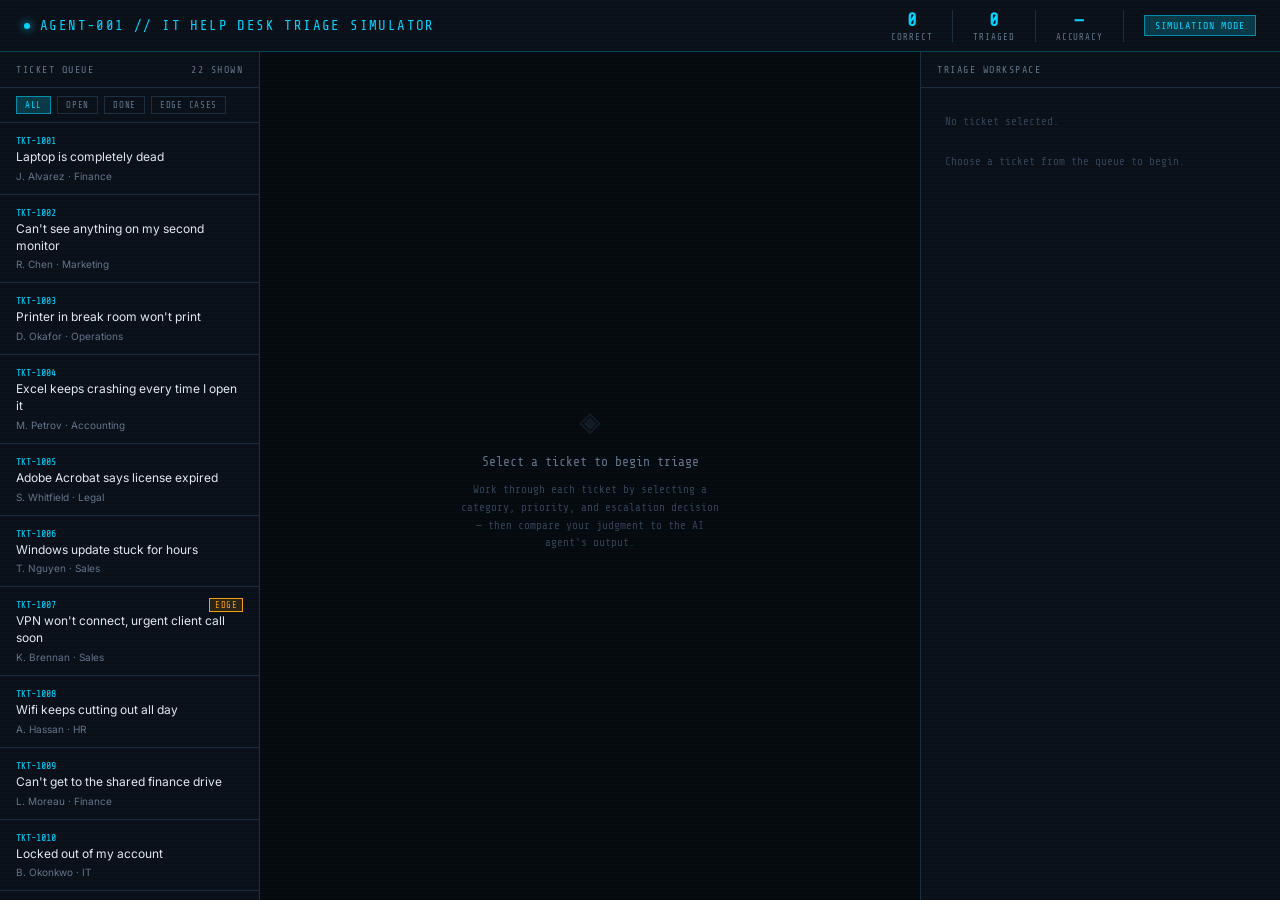
==== agent-001.html @ 23f4e46d "Add files via upload" ====
<!DOCTYPE html>
<html lang="en">
<head>
<meta charset="UTF-8">
<meta name="viewport" content="width=device-width, initial-scale=1.0">
<title>AGENT-001 // IT Help Desk Triage Simulator</title>
<style>
  @import url('https://fonts.googleapis.com/css2?family=Share+Tech+Mono&family=Inter:wght@300;400;500;600&display=swap');

  :root {
    --bg: #060a0f;
    --bg2: #0b1018;
    --bg3: #111824;
    --bg4: #1a2333;
    --cyan: #00d4ff;
    --cyan-dim: #00d4ff33;
    --cyan-mid: #00d4ff88;
    --purple: #7c3aed;
    --purple-dim: #7c3aed22;
    --green: #10b981;
    --green-dim: #10b98122;
    --amber: #f59e0b;
    --amber-dim: #f59e0b22;
    --red: #ef4444;
    --red-dim: #ef444422;
    --text: #e2e8f0;
    --text-muted: #64748b;
    --text-dim: #334155;
    --border: #1e2d3d;
    --border-bright: #00d4ff44;
    --mono: 'Share Tech Mono', monospace;
    --sans: 'Inter', sans-serif;
  }

  * { box-sizing: border-box; margin: 0; padding: 0; }

  body {
    background: var(--bg);
    color: var(--text);
    font-family: var(--sans);
    font-size: 13px;
    min-height: 100vh;
    overflow-x: hidden;
  }

  /* scanline overlay */
  body::before {
    content: '';
    position: fixed;
    inset: 0;
    background: repeating-linear-gradient(0deg, transparent, transparent 2px, rgba(0,212,255,0.015) 2px, rgba(0,212,255,0.015) 4px);
    pointer-events: none;
    z-index: 9999;
  }

  /* HEADER */
  header {
    border-bottom: 1px solid var(--border-bright);
    padding: 0 24px;
    height: 52px;
    display: flex;
    align-items: center;
    justify-content: space-between;
    background: var(--bg2);
    position: sticky;
    top: 0;
    z-index: 100;
  }

  .logo {
    font-family: var(--mono);
    font-size: 14px;
    color: var(--cyan);
    letter-spacing: 0.1em;
    display: flex;
    align-items: center;
    gap: 10px;
  }

  .logo-dot {
    width: 6px; height: 6px;
    border-radius: 50%;
    background: var(--cyan);
    box-shadow: 0 0 8px var(--cyan);
    animation: pulse 2s ease-in-out infinite;
  }

  @keyframes pulse {
    0%, 100% { opacity: 1; }
    50% { opacity: 0.4; }
  }

  .score-display {
    display: flex;
    align-items: center;
    gap: 20px;
    font-family: var(--mono);
    font-size: 12px;
  }

  .score-item {
    display: flex;
    flex-direction: column;
    align-items: center;
    gap: 2px;
  }

  .score-num {
    font-size: 18px;
    font-weight: 600;
    color: var(--cyan);
  }

  .score-label {
    color: var(--text-muted);
    font-size: 9px;
    letter-spacing: 0.1em;
    text-transform: uppercase;
  }

  .score-divider { width: 1px; height: 32px; background: var(--border); }

  .mode-badge {
    font-family: var(--mono);
    font-size: 10px;
    padding: 4px 10px;
    border: 1px solid var(--cyan-mid);
    color: var(--cyan);
    letter-spacing: 0.1em;
    background: var(--cyan-dim);
  }

  /* LAYOUT */
  .app {
    display: grid;
    grid-template-columns: 260px 1fr 360px;
    height: calc(100vh - 52px);
    overflow: hidden;
  }

  /* TICKET QUEUE */
  .queue {
    border-right: 1px solid var(--border);
    overflow-y: auto;
    background: var(--bg2);
  }

  .panel-header {
    padding: 12px 16px;
    border-bottom: 1px solid var(--border);
    font-family: var(--mono);
    font-size: 10px;
    color: var(--text-muted);
    letter-spacing: 0.15em;
    text-transform: uppercase;
    display: flex;
    align-items: center;
    justify-content: space-between;
    position: sticky;
    top: 0;
    background: var(--bg2);
    z-index: 10;
  }

  .ticket-item {
    padding: 12px 16px;
    border-bottom: 1px solid var(--border);
    cursor: pointer;
    transition: background 0.15s;
    position: relative;
  }

  .ticket-item:hover { background: var(--bg3); }

  .ticket-item.active {
    background: var(--bg3);
    border-left: 2px solid var(--cyan);
  }

  .ticket-item.active::before {
    content: '';
    position: absolute;
    left: 0; top: 0; bottom: 0;
    width: 2px;
    background: var(--cyan);
    box-shadow: 0 0 8px var(--cyan);
  }

  .ticket-item.done { opacity: 0.5; }
  .ticket-item.done .ticket-id { color: var(--green); }

  .ticket-id {
    font-family: var(--mono);
    font-size: 10px;
    color: var(--cyan);
    margin-bottom: 3px;
    display: flex;
    justify-content: space-between;
    align-items: center;
  }

  .ticket-subject {
    font-size: 12px;
    color: var(--text);
    line-height: 1.4;
    margin-bottom: 4px;
  }

  .ticket-dept {
    font-size: 10px;
    color: var(--text-muted);
  }

  .check-icon { color: var(--green); font-size: 11px; }
  .edge-tag {
    font-size: 9px;
    padding: 1px 5px;
    background: var(--amber-dim);
    color: var(--amber);
    border: 1px solid var(--amber);
    font-family: var(--mono);
    letter-spacing: 0.05em;
  }

  /* MAIN PANEL */
  .main {
    overflow-y: auto;
    background: var(--bg);
    padding: 24px;
    display: flex;
    flex-direction: column;
    gap: 20px;
  }

  .empty-state {
    flex: 1;
    display: flex;
    flex-direction: column;
    align-items: center;
    justify-content: center;
    gap: 12px;
    color: var(--text-dim);
    font-family: var(--mono);
    text-align: center;
  }

  .empty-icon { font-size: 36px; opacity: 0.3; }

  .ticket-card {
    background: var(--bg2);
    border: 1px solid var(--border);
    padding: 20px;
  }

  .ticket-card-header {
    display: flex;
    align-items: flex-start;
    justify-content: space-between;
    margin-bottom: 16px;
    gap: 16px;
  }

  .ticket-card-id {
    font-family: var(--mono);
    font-size: 11px;
    color: var(--cyan);
    margin-bottom: 6px;
    letter-spacing: 0.1em;
  }

  .ticket-card-subject {
    font-size: 16px;
    font-weight: 500;
    color: var(--text);
    line-height: 1.3;
  }

  .meta-row {
    display: flex;
    gap: 20px;
    flex-wrap: wrap;
  }

  .meta-item {
    display: flex;
    flex-direction: column;
    gap: 2px;
  }

  .meta-label {
    font-size: 9px;
    text-transform: uppercase;
    letter-spacing: 0.1em;
    color: var(--text-muted);
    font-family: var(--mono);
  }

  .meta-value {
    font-size: 12px;
    color: var(--text);
  }

  .section-label {
    font-family: var(--mono);
    font-size: 9px;
    text-transform: uppercase;
    letter-spacing: 0.15em;
    color: var(--text-muted);
    margin-bottom: 8px;
    border-bottom: 1px solid var(--border);
    padding-bottom: 6px;
  }

  .description-box {
    background: var(--bg3);
    border: 1px solid var(--border);
    padding: 16px;
    font-size: 14px;
    line-height: 1.7;
    color: var(--text);
    border-left: 3px solid var(--cyan-mid);
  }

  .edge-case-warning {
    background: var(--amber-dim);
    border: 1px solid var(--amber);
    border-left: 3px solid var(--amber);
    padding: 10px 14px;
    font-size: 12px;
    color: var(--amber);
    display: flex;
    gap: 8px;
    align-items: flex-start;
  }

  /* TRIAGE PANEL */
  .triage {
    border-left: 1px solid var(--border);
    overflow-y: auto;
    background: var(--bg2);
    display: flex;
    flex-direction: column;
  }

  .triage-form {
    padding: 16px;
    display: flex;
    flex-direction: column;
    gap: 14px;
    flex: 1;
  }

  .field-group { display: flex; flex-direction: column; gap: 6px; }

  .field-label {
    font-family: var(--mono);
    font-size: 10px;
    text-transform: uppercase;
    letter-spacing: 0.12em;
    color: var(--text-muted);
  }

  select, textarea {
    background: var(--bg3);
    border: 1px solid var(--border);
    color: var(--text);
    font-family: var(--sans);
    font-size: 13px;
    padding: 8px 10px;
    outline: none;
    width: 100%;
    transition: border-color 0.15s;
    appearance: none;
  }

  select:focus, textarea:focus {
    border-color: var(--cyan-mid);
    box-shadow: 0 0 0 1px var(--cyan-dim);
  }

  textarea {
    resize: vertical;
    min-height: 90px;
    line-height: 1.6;
    font-family: var(--mono);
    font-size: 12px;
  }

  .toggle-row {
    display: flex;
    align-items: center;
    justify-content: space-between;
    padding: 10px 12px;
    background: var(--bg3);
    border: 1px solid var(--border);
  }

  .toggle-label { font-size: 13px; color: var(--text); }
  .toggle-sub { font-size: 11px; color: var(--text-muted); }

  .toggle {
    width: 40px; height: 22px;
    background: var(--bg4);
    border: 1px solid var(--border);
    border-radius: 11px;
    cursor: pointer;
    position: relative;
    transition: background 0.2s;
    flex-shrink: 0;
  }

  .toggle.on { background: var(--red); border-color: var(--red); }

  .toggle::after {
    content: '';
    position: absolute;
    width: 16px; height: 16px;
    border-radius: 50%;
    background: var(--text-muted);
    top: 2px; left: 2px;
    transition: left 0.2s, background 0.2s;
  }

  .toggle.on::after { left: 20px; background: white; }

  .submit-btn {
    padding: 12px;
    background: var(--cyan-dim);
    border: 1px solid var(--cyan-mid);
    color: var(--cyan);
    font-family: var(--mono);
    font-size: 12px;
    letter-spacing: 0.1em;
    cursor: pointer;
    text-transform: uppercase;
    transition: background 0.15s;
    width: 100%;
  }

  .submit-btn:hover { background: var(--cyan); color: var(--bg); }
  .submit-btn:disabled { opacity: 0.3; cursor: not-allowed; }

  /* RESULTS */
  .result-panel {
    padding: 16px;
    border-top: 1px solid var(--border);
    display: flex;
    flex-direction: column;
    gap: 10px;
  }

  .result-header {
    font-family: var(--mono);
    font-size: 10px;
    letter-spacing: 0.15em;
    text-transform: uppercase;
    color: var(--text-muted);
    padding-bottom: 8px;
    border-bottom: 1px solid var(--border);
  }

  .result-row {
    display: flex;
    justify-content: space-between;
    align-items: center;
    padding: 8px 10px;
    background: var(--bg3);
    border: 1px solid var(--border);
  }

  .result-field { font-size: 11px; color: var(--text-muted); font-family: var(--mono); }
  .result-compare { display: flex; gap: 6px; align-items: center; }

  .result-yours {
    font-size: 11px;
    font-family: var(--mono);
    padding: 2px 6px;
  }

  .result-ai {
    font-size: 11px;
    font-family: var(--mono);
    padding: 2px 6px;
    color: var(--cyan);
    border: 1px solid var(--cyan-dim);
    background: var(--cyan-dim);
  }

  .match { color: var(--green); }
  .no-match { color: var(--red); }

  .kb-reveal {
    background: var(--bg3);
    border: 1px solid var(--border);
    border-left: 3px solid var(--purple);
    padding: 12px;
  }

  .kb-reveal-title {
    font-size: 11px;
    font-weight: 500;
    color: var(--purple);
    font-family: var(--mono);
    margin-bottom: 8px;
    letter-spacing: 0.05em;
  }

  .kb-steps { list-style: none; display: flex; flex-direction: column; gap: 6px; }

  .kb-steps li {
    display: flex;
    gap: 8px;
    font-size: 11px;
    line-height: 1.5;
    color: var(--text);
  }

  .kb-steps li::before {
    content: attr(data-n);
    color: var(--purple);
    font-family: var(--mono);
    font-size: 10px;
    flex-shrink: 0;
    margin-top: 1px;
  }

  .response-reveal {
    background: var(--bg3);
    border: 1px solid var(--border);
    border-left: 3px solid var(--green);
    padding: 12px;
    font-size: 12px;
    line-height: 1.7;
    color: var(--text);
    font-family: var(--mono);
    white-space: pre-wrap;
  }

  .next-btn {
    padding: 10px;
    background: transparent;
    border: 1px solid var(--border);
    color: var(--text-muted);
    font-family: var(--mono);
    font-size: 11px;
    letter-spacing: 0.08em;
    cursor: pointer;
    text-transform: uppercase;
    transition: all 0.15s;
    width: 100%;
  }

  .next-btn:hover { border-color: var(--cyan-mid); color: var(--cyan); }

  /* PRIORITY BADGES */
  .badge {
    font-family: var(--mono);
    font-size: 10px;
    padding: 2px 8px;
    letter-spacing: 0.08em;
    font-weight: 600;
    text-transform: uppercase;
  }

  .badge-critical { background: var(--red-dim); color: var(--red); border: 1px solid var(--red); }
  .badge-high { background: var(--amber-dim); color: var(--amber); border: 1px solid var(--amber); }
  .badge-medium { background: var(--cyan-dim); color: var(--cyan); border: 1px solid var(--cyan); }
  .badge-low { background: var(--green-dim); color: var(--green); border: 1px solid var(--green); }

  .score-bar-wrap {
    height: 3px;
    background: var(--border);
    width: 100%;
    margin-top: 6px;
  }

  .score-bar {
    height: 100%;
    background: var(--cyan);
    box-shadow: 0 0 6px var(--cyan);
    transition: width 0.4s ease;
  }

  /* Filter bar */
  .filter-bar {
    padding: 8px 16px;
    border-bottom: 1px solid var(--border);
    display: flex;
    gap: 6px;
    flex-wrap: wrap;
  }

  .filter-btn {
    font-family: var(--mono);
    font-size: 9px;
    padding: 3px 8px;
    border: 1px solid var(--border);
    background: transparent;
    color: var(--text-muted);
    cursor: pointer;
    letter-spacing: 0.08em;
    text-transform: uppercase;
    transition: all 0.15s;
  }

  .filter-btn:hover, .filter-btn.active { border-color: var(--cyan-mid); color: var(--cyan); background: var(--cyan-dim); }

  /* scrollbar */
  ::-webkit-scrollbar { width: 4px; }
  ::-webkit-scrollbar-track { background: var(--bg); }
  ::-webkit-scrollbar-thumb { background: var(--border); }
  ::-webkit-scrollbar-thumb:hover { background: var(--cyan-dim); }

  .stat-row { display: flex; gap: 2px; }
  .stat-seg { height: 4px; flex: 1; background: var(--border); }
  .stat-seg.filled { background: var(--cyan); }
  .stat-seg.filled-green { background: var(--green); }

  .intro-bar {
    background: var(--bg2);
    border: 1px solid var(--border);
    border-left: 3px solid var(--cyan);
    padding: 16px 20px;
  }

  .intro-title {
    font-family: var(--mono);
    font-size: 13px;
    color: var(--cyan);
    margin-bottom: 8px;
    letter-spacing: 0.08em;
  }

  .intro-body { font-size: 13px; line-height: 1.7; color: var(--text-muted); }
  .intro-body strong { color: var(--text); font-weight: 500; }

  select option { background: #111824; }
</style>
</head>
<body>

<header>
  <div class="logo">
    <div class="logo-dot"></div>
    AGENT-001 // IT HELP DESK TRIAGE SIMULATOR
  </div>
  <div class="score-display">
    <div class="score-item">
      <span class="score-num" id="hdr-correct">0</span>
      <span class="score-label">Correct</span>
    </div>
    <div class="score-divider"></div>
    <div class="score-item">
      <span class="score-num" id="hdr-done">0</span>
      <span class="score-label">Triaged</span>
    </div>
    <div class="score-divider"></div>
    <div class="score-item">
      <span class="score-num" id="hdr-pct">—</span>
      <span class="score-label">Accuracy</span>
    </div>
    <div class="score-divider"></div>
    <span class="mode-badge">SIMULATION MODE</span>
  </div>
</header>

<div class="app">

  <!-- TICKET QUEUE -->
  <div class="queue">
    <div class="panel-header">
      <span>Ticket Queue</span>
      <span id="queue-count">22 open</span>
    </div>
    <div class="filter-bar">
      <button class="filter-btn active" onclick="setFilter('all')">All</button>
      <button class="filter-btn" onclick="setFilter('open')">Open</button>
      <button class="filter-btn" onclick="setFilter('done')">Done</button>
      <button class="filter-btn" onclick="setFilter('edge')">Edge cases</button>
    </div>
    <div id="ticket-list"></div>
  </div>

  <!-- MAIN PANEL -->
  <div class="main" id="main-panel">
    <div class="empty-state">
      <div class="empty-icon">◈</div>
      <div style="font-size:13px; color:var(--text-muted);">Select a ticket to begin triage</div>
      <div style="font-size:11px; color:var(--text-dim); max-width:260px; line-height:1.6;">
        Work through each ticket by selecting a category, priority, and escalation decision — then compare your judgment to the AI agent's output.
      </div>
    </div>
  </div>

  <!-- TRIAGE PANEL -->
  <div class="triage" id="triage-panel">
    <div class="panel-header">Triage Workspace</div>
    <div style="padding:24px; color:var(--text-dim); font-family:var(--mono); font-size:11px; line-height:1.8;">
      No ticket selected.<br><br>
      Choose a ticket from the queue to begin.
    </div>
  </div>

</div>

<script>
const TICKETS = [
  { id:"TKT-1001", subject:"Laptop is completely dead", dept:"Finance", requester:"J. Alvarez", description:"I tried turning on my laptop this morning and nothing happens. No lights, no sound, nothing on the screen.", gt:{ category:"Hardware", priority:"High", kb:"KB-001", kb_title:"Laptop won't power on", escalate:false, response:"Hi J. Alvarez,\n\nThank you for reaching out. I'm sorry to hear your laptop isn't responding.\n\nPlease try these steps:\n1. Ensure the power adapter is firmly connected and the outlet is working.\n2. Hold the power button for 15 seconds, then try powering on again.\n3. If available, test with a different power adapter.\n\nIf none of these steps work, we'll escalate to our hardware team for a full diagnostic. Please reply and let us know the outcome.\n\nIT Support" }, edge:false },
  { id:"TKT-1002", subject:"Can't see anything on my second monitor", dept:"Marketing", requester:"R. Chen", description:"My external monitor isn't showing anything even though it's plugged in and turned on.", gt:{ category:"Hardware", priority:"Low", kb:"KB-002", kb_title:"External monitor not detected", escalate:false, response:"Hi R. Chen,\n\nThanks for writing in. Here are a few things to check:\n\n1. Try reseating the cable at both ends.\n2. Test a different cable or port (HDMI/DisplayPort/USB-C).\n3. Press Windows+P and confirm the display mode is correct.\n4. Update your graphics driver if the issue persists.\n\nLet us know how it goes!\n\nIT Support" }, edge:false },
  { id:"TKT-1003", subject:"Printer in break room won't print", dept:"Operations", requester:"D. Okafor", description:"Tried printing a document and the printer says offline. There's also paper stuck in the tray.", gt:{ category:"Hardware", priority:"Low", kb:"KB-003", kb_title:"Printer offline or paper jam", escalate:false, response:"Hi D. Okafor,\n\nPlease clear any visible paper from the tray first, following the jam guide on the printer lid.\n\nThen try:\n1. Restart the printer and wait 30 seconds.\n2. On your PC, restart the Print Spooler service.\n3. Remove and re-add the printer if it still shows offline.\n\nLet us know if this gets you unblocked!\n\nIT Support" }, edge:false },
  { id:"TKT-1004", subject:"Excel keeps crashing every time I open it", dept:"Accounting", requester:"M. Petrov", description:"Every time I try to open Excel it crashes within a few seconds. This has happened three times today and I have a report due.", gt:{ category:"Software", priority:"Medium", kb:"KB-004", kb_title:"Application crashes on launch", escalate:false, response:"Hi M. Petrov,\n\nI understand how disruptive this is, especially with a report due. Let's get this sorted.\n\nPlease try:\n1. Restart your computer and attempt to open Excel again.\n2. If it still crashes, try opening Excel in Safe Mode (hold Ctrl while launching).\n3. Check for any pending Office updates.\n\nIf the issue continues, we may need to do a repair install. I'll monitor your ticket closely.\n\nIT Support" }, edge:false },
  { id:"TKT-1005", subject:"Adobe Acrobat says license expired", dept:"Legal", requester:"S. Whitfield", description:"Getting a message that my Adobe Acrobat license has expired and I can't edit PDFs anymore.", gt:{ category:"Software", priority:"Medium", kb:"KB-005", kb_title:"License activation error", escalate:false, response:"Hi S. Whitfield,\n\nThanks for flagging this. This is typically a license assignment issue on our end.\n\nPlease confirm you're connected to the corporate network or VPN, then sign out of Adobe and sign back in. If the issue persists, I'll check your license assignment in our software portal and re-activate it.\n\nIT Support" }, edge:false },
  { id:"TKT-1006", subject:"Windows update stuck for hours", dept:"Sales", requester:"T. Nguyen", description:"My laptop has been stuck on the Windows update screen at 40 percent for over three hours now. I can't get any work done.", gt:{ category:"Software", priority:"Medium", kb:"KB-006", kb_title:"Windows Update stuck or failing", escalate:false, response:"Hi T. Nguyen,\n\nI'm sorry this has blocked your day. After 3+ hours at 40%, the update has likely stalled.\n\nPlease do a hard shutdown (hold the power button for 10 seconds), then power back on. Windows will usually roll back the failed update automatically. Once you're back at your desktop, let me know and we'll run the Windows Update Troubleshooter together.\n\nIT Support" }, edge:false },
  { id:"TKT-1007", subject:"VPN won't connect, urgent client call soon", dept:"Sales", requester:"K. Brennan", description:"I cannot get VPN to connect and I have a client call in 10 minutes that needs VPN access. Please help ASAP.", gt:{ category:"Network", priority:"High", kb:"KB-007", kb_title:"VPN connection fails", escalate:true, response:"Hi K. Brennan,\n\nOn it right now. Quick things to try in the next few minutes:\n\n1. Close and reopen the VPN client completely.\n2. Confirm your internet connection is working (try a website).\n3. Make sure your MFA token/push notification goes through.\n\nIf none of these work in the next 2 minutes, call us directly at the IT hotline and we'll bridge you in. I'm escalating this now for immediate support.\n\nIT Support" }, edge:true, edgeNote:"Time pressure in description — does urgency language inflate priority above what the technical severity warrants?" },
  { id:"TKT-1008", subject:"Wifi keeps cutting out all day", dept:"HR", requester:"A. Hassan", description:"My wifi connection has been dropping every 15-20 minutes all day. Very disruptive to my work.", gt:{ category:"Network", priority:"Medium", kb:"KB-008", kb_title:"Slow or intermittent Wi-Fi", escalate:false, response:"Hi A. Hassan,\n\nI'm sorry this has been disrupting your day. A few things that often help:\n\n1. Toggle Wi-Fi off and back on to reset the connection.\n2. Move a bit closer to the nearest access point if possible.\n3. Run a speed test at fast.com and note the results.\n\nIf it keeps dropping after these steps, send me the speed test results and I'll loop in the network team to check for access point issues in your area.\n\nIT Support" }, edge:false },
  { id:"TKT-1009", subject:"Can't get to the shared finance drive", dept:"Finance", requester:"L. Moreau", description:"I'm unable to access the shared drive that the finance team uses. It says the path can't be found.", gt:{ category:"Network", priority:"Medium", kb:"KB-009", kb_title:"Unable to access shared network drive", escalate:false, response:"Hi L. Moreau,\n\nThis is usually a connectivity or permissions issue. Let's check a few things:\n\n1. Are you connected to VPN or on the office network?\n2. Can you access other shared drives?\n3. Try mapping the drive manually using the UNC path (\\\\server\\finance).\n\nIf you can see other drives but not the finance one, there may be a permissions issue I'll need to check on your account.\n\nIT Support" }, edge:false },
  { id:"TKT-1010", subject:"Locked out of my account", dept:"IT", requester:"B. Okonkwo", description:"I typed my password wrong too many times and now my account is locked. I need to get back in.", gt:{ category:"Account & Access", priority:"High", kb:"KB-010", kb_title:"Password reset / account lockout", escalate:false, response:"Hi B. Okonkwo,\n\nI'll get you back in right away. Per our security policy, I'll need to verify your identity before unlocking the account — please expect a call to your registered number in the next few minutes.\n\nOnce verified, I'll unlock your account and issue a temporary password. You'll be prompted to set a new one on first login.\n\nIT Support" }, edge:false },
  { id:"TKT-1011", subject:"Not getting MFA push notifications", dept:"Engineering", requester:"C. Delacroix", description:"When I try to log in I'm not receiving the MFA push notification on my phone at all.", gt:{ category:"Account & Access", priority:"High", kb:"KB-011", kb_title:"MFA push notifications not received", escalate:false, response:"Hi C. Delacroix,\n\nNo MFA push is a common issue with a few simple fixes:\n\n1. Check that your authenticator app has mobile data or Wi-Fi.\n2. Check your phone's time/date is set to automatic — TOTP codes break if time is off.\n3. Try requesting the push again, or use a backup code if available.\n\nIf your phone was recently replaced, your MFA device registration may need to be updated. Let me know and I'll walk you through it.\n\nIT Support" }, edge:false },
  { id:"TKT-1012", subject:"Access denied opening HR folder", dept:"HR", requester:"P. Saunders", description:"I get an access denied error when I try to open the HR shared folder I usually use.", gt:{ category:"Account & Access", priority:"Medium", kb:"KB-012", kb_title:"Permission denied accessing shared folder", escalate:false, response:"Hi P. Saunders,\n\nAn access denied error on a folder you normally use often means your group membership token needs to refresh.\n\nPlease try logging off your computer completely and logging back in. If that doesn't work, I'll check your security group membership on the backend — it's possible something changed in a recent policy update.\n\nIT Support" }, edge:false },
  { id:"TKT-1013", subject:"Outlook hasn't sent or received anything since this morning", dept:"Marketing", requester:"G. Romano", description:"My Outlook has not synced any new emails since around 9am and I can't send anything either.", gt:{ category:"Email", priority:"Medium", kb:"KB-013", kb_title:"Outlook not syncing / send-receive errors", escalate:false, response:"Hi G. Romano,\n\nLet's get Outlook syncing again. Please try these steps:\n\n1. Check your internet and VPN connection.\n2. Close and reopen Outlook. If it asks to work offline, decline.\n3. Try opening Outlook in Safe Mode (search 'Outlook /safe' in Start).\n\nIf it still won't sync, I'll run a profile repair on your machine. Let me know what you find.\n\nIT Support" }, edge:false },
  { id:"TKT-1014", subject:"Can't send emails, mailbox full", dept:"Sales", requester:"N. Ferreira", description:"I'm getting a message that I can't send emails because my mailbox storage is full.", gt:{ category:"Email", priority:"Low", kb:"KB-014", kb_title:"Mailbox full / storage quota exceeded", escalate:false, response:"Hi N. Ferreira,\n\nYour mailbox has hit its storage limit. The fastest fix is to:\n\n1. Empty your Deleted Items and Junk Email folders.\n2. Archive or delete any emails with large attachments.\n\nOnce you're under quota, sending will resume automatically. If you need a permanent quota increase, I can submit a request — just let me know.\n\nIT Support" }, edge:false },
  { id:"TKT-1015", subject:"I think I got a phishing email", dept:"Finance", requester:"E. Whitaker", description:"I just got an email asking me to verify my password by clicking a link. It looks suspicious and I haven't clicked it.", gt:{ category:"Security", priority:"Critical", kb:"KB-015", kb_title:"Suspected phishing email reported", escalate:true, response:"Hi E. Whitaker,\n\nGood instinct — do NOT click any links or open attachments in that email.\n\nPlease forward the email as an attachment to security@company.com right now, then delete it from your inbox.\n\nI'm escalating this to our security operations team immediately for investigation. If you did click anything or enter any credentials, please let me know urgently so we can take protective action on your account.\n\nIT Security" }, edge:false },
  { id:"TKT-1016", subject:"Left my work laptop on the train", dept:"Operations", requester:"V. Kowalski", description:"I realized on my commute home that I left my work laptop on the train this morning. I don't know if I'll get it back.", gt:{ category:"Security", priority:"Critical", kb:"KB-016", kb_title:"Lost or stolen device", escalate:true, response:"Hi V. Kowalski,\n\nI'm initiating an emergency response right now.\n\nImmediate actions being taken:\n— Remote lock initiated on your device via MDM\n— Your credentials are being temporarily suspended as a precaution\n— Security incident ticket opened\n\nPlease call the IT security hotline immediately so we can complete the incident report. Do not log into any company systems from a personal device until we've completed the verification.\n\nIT Security" }, edge:false },
  { id:"TKT-1017", subject:"Alert about sign-in from another country", dept:"Engineering", requester:"H. Adebayo", description:"I got an alert saying someone signed into my account from a country I've never been to. I didn't do this.", gt:{ category:"Security", priority:"Critical", kb:"KB-017", kb_title:"Suspicious login alert / unrecognized device", escalate:true, response:"Hi H. Adebayo,\n\nThis is being treated as a potential account compromise. Immediate actions:\n\n1. Your password has been force-reset — check your recovery email for instructions.\n2. All active sessions have been revoked.\n3. Our security team is reviewing the sign-in logs now.\n\nPlease call the IT security hotline to verify your identity and complete the incident response. Do not attempt to log in until you hear from us.\n\nIT Security" }, edge:false },
  { id:"TKT-1018", subject:"Remote desktop won't connect from home", dept:"Engineering", requester:"F. Lindqvist", description:"I'm trying to remote into my office PC from home and the connection just times out.", gt:{ category:"Remote/Mobile", priority:"Medium", kb:"KB-018", kb_title:"Remote Desktop connection failure", escalate:false, response:"Hi F. Lindqvist,\n\nRDP timeouts from home are most often a VPN issue. Please check:\n\n1. Is your VPN connected before you attempt RDP?\n2. Is your office PC powered on? (Ask someone on-site or check Wake-on-LAN.)\n3. Try the full machine hostname instead of just the name.\n\nIf VPN is connected and the machine is on but it still times out, there may be a firewall rule I'll need to check.\n\nIT Support" }, edge:false },
  { id:"TKT-1019", subject:"VPN client install keeps failing", dept:"IT", requester:"O. Schmidt", description:"Every time I try to install the new VPN client it fails partway through with a certificate error.", gt:{ category:"Remote/Mobile", priority:"Medium", kb:"KB-019", kb_title:"VPN client installation or certificate error", escalate:false, response:"Hi O. Schmidt,\n\nA certificate error during VPN install usually means one of two things:\n\n1. The system clock is off — check your date/time is set to automatic.\n2. The installer package is outdated — download the latest version from the IT portal.\n\nIf both of those look fine, the machine may be missing the required root certificate. I can push it remotely if you let me know your machine name.\n\nIT Support" }, edge:false },
  { id:"TKT-1020", subject:"Nothing is working today", dept:"Sales", requester:"Q. Reyes", description:"My computer is acting weird, I can't open anything properly and the internet seems down too. This is the third time this week and I'm losing my patience with this.", gt:{ category:"Network", priority:"Medium", kb:null, kb_title:"No single match — ambiguous", escalate:true, response:"Hi Q. Reyes,\n\nI completely understand your frustration — this is the third time this week and that's not acceptable. I'm personally taking ownership of this ticket.\n\nBefore I can diagnose, I need to ask a couple of questions:\n1. Can you open any applications at all, or is nothing responding?\n2. Does your Wi-Fi show as connected?\n\nThis sounds like it could be network, software, or even a hardware issue — I don't want to send you down the wrong path. Please reply or call me directly and we'll get to the bottom of this today.\n\nIT Support" }, edge:true, edgeNote:"Ambiguous — spans Network, Software, and Hardware. The 'correct' move is to ask a clarifying question, not guess a category." },
  { id:"TKT-1021", subject:"Is this email legit? Says I owe IT $50 for software", dept:"Marketing", requester:"I. Marchetti", description:"Got a weird email saying I need to pay $50 to IT for some software license or my account gets suspended. Seems off but wanted to check.", gt:{ category:"Security", priority:"Critical", kb:"KB-015", kb_title:"Suspected phishing email reported", escalate:true, response:"Hi I. Marchetti,\n\nYou're right to question this — this is a phishing attempt. IT will never ask you to pay for software by email, and we do not suspend accounts this way.\n\nPlease do NOT click any links or send any payment. Forward the email to security@company.com then delete it.\n\nI'm escalating to our security team now. Great instinct to check before acting.\n\nIT Security" }, edge:true, edgeNote:"Phishing report disguised as a casual question — no technical vocabulary. Tests intent detection, not keyword matching." },
  { id:"TKT-1022", subject:"URGENT - need this fixed right now, manager waiting", dept:"Operations", requester:"W. Dubois", description:"Can't access the project folder and my manager needs the deliverable in an hour. This is extremely urgent, please help immediately.", gt:{ category:"Account & Access", priority:"Medium", kb:"KB-012", kb_title:"Permission denied accessing shared folder", escalate:false, response:"Hi W. Dubois,\n\nI'm on this right now. A folder access issue is usually a quick fix.\n\nPlease log off your computer and log back in first — this refreshes your permissions token and resolves about half of these cases immediately.\n\nIf you're still blocked after that, reply and I'll check your security group membership directly. We'll get you to that deliverable.\n\nIT Support" }, edge:true, edgeNote:"'URGENT' and managerial pressure language — but the underlying issue is a routine Medium permissions problem. Priority should not be inflated by tone alone." }
];

const KB = {
  "KB-001": { steps: ["Confirm power adapter is firmly connected and outlet is functioning","Hold power button for 15 seconds to discharge residual power, then retry","Try a different power adapter/cable if available","Check for any visible battery swelling or damage","If no response after above steps, escalate to Tier 2 hardware desk for diagnostic"] },
  "KB-002": { steps: ["Verify cable connection at both monitor and laptop ends","Try a different video cable or port (HDMI/DisplayPort/USB-C)","Press Windows+P to confirm display mode is set correctly","Update or reinstall graphics driver","Test monitor with a different device to rule out monitor hardware failure"] },
  "KB-003": { steps: ["Clear any visible paper jams following manufacturer guide","Restart the print spooler service on the workstation","Confirm printer is powered on and network/cable connected","Remove and re-add the printer queue if status remains offline","Escalate to facilities/print vendor if hardware fault is suspected"] },
  "KB-004": { steps: ["Restart the workstation and retry launching the application","Check for pending application or OS updates","Clear application cache/temp files if applicable","Reinstall the application if crash persists","Collect crash logs and escalate to application support if unresolved"] },
  "KB-005": { steps: ["Confirm user is connected to corporate network or VPN","Verify license assignment in software management portal","Re-enter license key or trigger re-activation from admin console","Escalate to software licensing team if seat allocation issue suspected"] },
  "KB-006": { steps: ["Run the built-in Windows Update Troubleshooter","Clear the Windows Update cache (SoftwareDistribution folder)","Manually download and install the update package","Check available disk space, as low storage can block updates","Escalate to desktop engineering if update continues to fail"] },
  "KB-007": { steps: ["Confirm internet connectivity is working outside the VPN client","Restart the VPN client application","Verify VPN credentials and MFA token are current","Check for VPN client software updates","Escalate to network team if certificate or gateway-side issue is suspected"] },
  "KB-008": { steps: ["Run a speed test and note results for comparison","Restart the wireless adapter or toggle Wi-Fi off/on","Move closer to the access point to rule out signal strength issues","Check for known outages or congestion reported by network team","Escalate to network team with speed test results if issue persists"] },
  "KB-009": { steps: ["Confirm user is connected to VPN or on-site network","Verify the user has correct permissions assigned to the share","Attempt to remap the drive manually using the UNC path","Restart the workstation to refresh network sessions","Escalate to systems team if share-level permissions need adjustment"] },
  "KB-010": { steps: ["Verify user identity per security policy before resetting credentials","Unlock the account in the identity management console","Issue a temporary password and require change at next login","Confirm MFA enrollment is still valid","Escalate to identity/security team if repeated lockouts suggest compromise"] },
  "KB-011": { steps: ["Confirm the authenticator app has network connectivity","Check that device time is synced correctly (affects TOTP codes)","Resend the push notification or generate a backup code","Re-register the MFA device if it was recently replaced","Escalate to identity team if MFA service outage is suspected"] },
  "KB-012": { steps: ["Confirm the correct security group membership for the resource","Submit or verify an access request ticket if permission was never granted","Have user log off and back on to refresh group membership tokens","Escalate to resource owner for approval if access was recently revoked"] },
  "KB-013": { steps: ["Check internet/VPN connectivity","Restart Outlook in safe mode to rule out add-in conflicts","Repair the Outlook profile via Control Panel > Mail","Verify mailbox storage quota has not been exceeded","Escalate to messaging team if server-side sync issue is suspected"] },
  "KB-014": { steps: ["Advise user to archive or delete large attachments and old items","Empty Deleted Items and Junk Email folders","Request a temporary quota increase if business-justified","Escalate to messaging team for permanent quota adjustment if recurring"] },
  "KB-015": { steps: ["Do not click links or open attachments in the reported email","Forward the email to the security team's phishing reporting mailbox","Check if other users received the same email (mass phishing campaign)","If credentials were entered, immediately reset the affected account's password","Escalate to security operations for full investigation"] },
  "KB-016": { steps: ["Immediately initiate remote lock/wipe via MDM console","Disable the associated user account credentials pending investigation","Document time, location, and circumstances of loss for security report","Escalate to security operations and physical security per incident policy","Issue a replacement device once incident is logged and closed"] },
  "KB-017": { steps: ["Confirm with the user whether the login was legitimate","If unrecognized, force a password reset and revoke active sessions","Review sign-in logs for additional suspicious activity","Re-verify MFA enrollment to ensure attacker did not register a new device","Escalate to security operations for full account compromise investigation"] },
  "KB-018": { steps: ["Confirm target machine is powered on and network-reachable","Verify VPN connection is active if connecting from outside the network","Check that Remote Desktop is enabled on the target machine","Confirm the user account has remote access permissions","Escalate to desktop support if firewall or group policy is blocking access"] },
  "KB-019": { steps: ["Confirm the device meets minimum OS requirements for the VPN client","Reinstall the VPN client using the latest approved version","Check that the device's system clock is accurate (certificate validation depends on it)","Reissue or reinstall the required client certificate","Escalate to network/security team if certificate authority issue is suspected"] }
};

const CATEGORIES = ["Hardware","Software","Network","Account & Access","Email","Security","Remote/Mobile"];
const PRIORITIES = ["Low","Medium","High","Critical"];

let state = { current: null, done: {}, filter: 'all', escalate: false };

function priorityBadge(p) {
  const cls = { Low:'badge-low', Medium:'badge-medium', High:'badge-high', Critical:'badge-critical' };
  return `<span class="badge ${cls[p]||'badge-medium'}">${p}</span>`;
}

function setFilter(f) {
  state.filter = f;
  document.querySelectorAll('.filter-btn').forEach(b => b.classList.remove('active'));
  event.target.classList.add('active');
  renderQueue();
}

function renderQueue() {
  const list = document.getElementById('ticket-list');
  const filtered = TICKETS.filter(t => {
    if (state.filter === 'open') return !state.done[t.id];
    if (state.filter === 'done') return !!state.done[t.id];
    if (state.filter === 'edge') return t.edge;
    return true;
  });
  document.getElementById('queue-count').textContent = `${filtered.length} shown`;
  list.innerHTML = filtered.map(t => `
    <div class="ticket-item ${state.current === t.id ? 'active':''} ${state.done[t.id]?'done':''}" onclick="selectTicket('${t.id}')">
      <div class="ticket-id">
        <span>${t.id}</span>
        <span>
          ${t.edge ? '<span class="edge-tag">EDGE</span>' : ''}
          ${state.done[t.id] ? '<span class="check-icon">✓</span>' : ''}
        </span>
      </div>
      <div class="ticket-subject">${t.subject}</div>
      <div class="ticket-dept">${t.requester} · ${t.dept}</div>
    </div>
  `).join('');
}

function selectTicket(id) {
  state.current = id;
  state.escalate = false;
  renderQueue();
  renderMain();
  renderTriage();
}

function renderMain() {
  const t = TICKETS.find(x => x.id === state.current);
  if (!t) return;
  const result = state.done[t.id];

  document.getElementById('main-panel').innerHTML = `
    <div class="intro-bar">
      <div class="intro-title">// How to use this simulator</div>
      <div class="intro-body">
        Read the ticket description. In the triage panel on the right, select the <strong>category</strong>, <strong>priority</strong>, and <strong>escalation decision</strong> — then write a brief <strong>first-response draft</strong>. Click <strong>Submit Triage</strong> to compare your judgment against the AI agent's output.
      </div>
    </div>

    <div class="ticket-card">
      <div class="ticket-card-header">
        <div>
          <div class="ticket-card-id">${t.id} // INCOMING TICKET</div>
          <div class="ticket-card-subject">${t.subject}</div>
        </div>
        ${result ? priorityBadge(t.gt.priority) : '<span style="font-family:var(--mono);font-size:10px;color:var(--amber);padding:4px 8px;border:1px solid var(--amber);background:var(--amber-dim);">PENDING TRIAGE</span>'}
      </div>
      <div class="meta-row" style="margin-bottom:16px;">
        <div class="meta-item"><div class="meta-label">Requester</div><div class="meta-value">${t.requester}</div></div>
        <div class="meta-item"><div class="meta-label">Department</div><div class="meta-value">${t.dept}</div></div>
        <div class="meta-item"><div class="meta-label">Category (AI)</div><div class="meta-value" style="color:var(--cyan)">${result ? t.gt.category : '—'}</div></div>
      </div>
      <div class="section-label">Ticket description</div>
      <div class="description-box">"${t.description}"</div>
      ${t.edge ? `<div class="edge-case-warning" style="margin-top:12px;"><span>⚠</span><span><strong>Edge case:</strong> ${t.edgeNote}</span></div>` : ''}
    </div>

    ${result ? renderMainResult(t, result) : ''}
  `;
}

function renderMainResult(t, result) {
  const cats = result.catMatch ? '<span style="color:var(--green)">✓</span>' : '<span style="color:var(--red)">✗</span>';
  const pris = result.priMatch ? '<span style="color:var(--green)">✓</span>' : '<span style="color:var(--red)">✗</span>';
  const escs = result.escMatch ? '<span style="color:var(--green)">✓</span>' : '<span style="color:var(--red)">✗</span>';
  const score = [result.catMatch, result.priMatch, result.escMatch].filter(Boolean).length;

  return `
    <div class="ticket-card">
      <div class="section-label" style="margin-bottom:12px;">Your triage vs. AI agent output</div>
      <div style="display:flex;flex-direction:column;gap:6px;margin-bottom:16px;">
        <div class="result-row">
          <span class="result-field">Category</span>
          <div class="result-compare">
            <span class="result-yours">${result.yourCat}</span>
            <span style="color:var(--text-dim);font-size:10px;">→</span>
            <span class="result-ai">${t.gt.category}</span>
            <span>${cats}</span>
          </div>
        </div>
        <div class="result-row">
          <span class="result-field">Priority</span>
          <div class="result-compare">
            <span class="result-yours">${result.yourPri}</span>
            <span style="color:var(--text-dim);font-size:10px;">→</span>
            <span class="result-ai">${t.gt.priority}</span>
            <span>${pris}</span>
          </div>
        </div>
        <div class="result-row">
          <span class="result-field">Escalate</span>
          <div class="result-compare">
            <span class="result-yours">${result.yourEsc ? 'Yes':'No'}</span>
            <span style="color:var(--text-dim);font-size:10px;">→</span>
            <span class="result-ai">${t.gt.escalate ? 'Yes':'No'}</span>
            <span>${escs}</span>
          </div>
        </div>
      </div>

      <div style="margin-bottom:16px;">
        <div class="section-label">AI agent — KB match & resolution steps</div>
        <div class="kb-reveal">
          <div class="kb-reveal-title">${t.gt.kb ? t.gt.kb + ' // ' + t.gt.kb_title : 'No direct KB match — agent recommended clarifying question'}</div>
          ${t.gt.kb && KB[t.gt.kb] ? `<ul class="kb-steps">${KB[t.gt.kb].steps.map((s,i)=>`<li data-n="${i+1}."> ${s}</li>`).join('')}</ul>` : ''}
        </div>
      </div>

      <div>
        <div class="section-label">AI agent — draft first response</div>
        <div class="response-reveal">${t.gt.response}</div>
      </div>
    </div>
  `;
}

function renderTriage() {
  const t = TICKETS.find(x => x.id === state.current);
  if (!t) return;
  const done = state.done[t.id];
  const panel = document.getElementById('triage-panel');

  if (done) {
    const score = [done.catMatch, done.priMatch, done.escMatch].filter(Boolean).length;
    const pct = Math.round((score/3)*100);
    panel.innerHTML = `
      <div class="panel-header">Triage Workspace</div>
      <div class="triage-form">
        <div style="text-align:center;padding:20px 0;">
          <div style="font-family:var(--mono);font-size:28px;font-weight:600;color:${score===3?'var(--green)':score>=2?'var(--cyan)':'var(--amber)'};">${score}/3</div>
          <div style="font-family:var(--mono);font-size:11px;color:var(--text-muted);margin-top:4px;">fields matched</div>
          <div class="score-bar-wrap" style="margin-top:12px;"><div class="score-bar" style="width:${pct}%"></div></div>
        </div>
        <button class="next-btn" onclick="nextTicket()">Next ticket →</button>
        <button class="next-btn" onclick="retriage('${t.id}')">Re-triage this ticket</button>
      </div>
    `;
    return;
  }

  panel.innerHTML = `
    <div class="panel-header">Triage Workspace</div>
    <div class="triage-form">
      <div class="field-group">
        <div class="field-label">Issue category</div>
        <select id="sel-cat">
          <option value="">— Select category —</option>
          ${CATEGORIES.map(c=>`<option>${c}</option>`).join('')}
        </select>
      </div>
      <div class="field-group">
        <div class="field-label">Priority level</div>
        <select id="sel-pri">
          <option value="">— Select priority —</option>
          ${PRIORITIES.map(p=>`<option>${p}</option>`).join('')}
        </select>
      </div>
      <div class="field-group">
        <div class="field-label">Escalation decision</div>
        <div class="toggle-row">
          <div>
            <div class="toggle-label">Escalate to Tier 2?</div>
            <div class="toggle-sub">Route to human or security team</div>
          </div>
          <div class="toggle ${state.escalate?'on':''}" id="esc-toggle" onclick="toggleEsc()"></div>
        </div>
      </div>
      <div class="field-group">
        <div class="field-label">Draft first response <span style="color:var(--text-dim)">(optional)</span></div>
        <textarea id="draft-response" placeholder="Dear [requester], Thank you for reaching out..."></textarea>
      </div>
      <button class="submit-btn" onclick="submitTriage()">Submit Triage</button>
    </div>
  `;
}

function toggleEsc() {
  state.escalate = !state.escalate;
  document.getElementById('esc-toggle').classList.toggle('on', state.escalate);
}

function submitTriage() {
  const cat = document.getElementById('sel-cat').value;
  const pri = document.getElementById('sel-pri').value;
  if (!cat || !pri) { alert('Please select a category and priority before submitting.'); return; }

  const t = TICKETS.find(x => x.id === state.current);
  const catMatch = cat === t.gt.category;
  const priMatch = pri === t.gt.priority;
  const escMatch = state.escalate === t.gt.escalate;

  state.done[t.id] = {
    yourCat: cat, yourPri: pri, yourEsc: state.escalate,
    catMatch, priMatch, escMatch
  };

  updateScores();
  renderQueue();
  renderMain();
  renderTriage();
}

function retriage(id) {
  delete state.done[id];
  state.escalate = false;
  renderQueue();
  renderMain();
  renderTriage();
}

function nextTicket() {
  const idx = TICKETS.findIndex(t => t.id === state.current);
  const next = TICKETS.find((t, i) => i > idx && !state.done[t.id]);
  if (next) selectTicket(next.id);
  else {
    state.current = null;
    document.getElementById('main-panel').innerHTML = `
      <div class="empty-state">
        <div class="empty-icon">◈</div>
        <div style="font-size:16px;color:var(--cyan);font-family:var(--mono);">All tickets triaged</div>
        <div style="font-size:12px;color:var(--text-muted);">Check your accuracy score in the header.</div>
      </div>`;
    document.getElementById('triage-panel').innerHTML = `<div class="panel-header">Triage Workspace</div>`;
    renderQueue();
  }
}

function updateScores() {
  const done = Object.values(state.done);
  const total = done.length;
  const correct = done.filter(d => d.catMatch && d.priMatch && d.escMatch).length;
  document.getElementById('hdr-correct').textContent = correct;
  document.getElementById('hdr-done').textContent = total;
  document.getElementById('hdr-pct').textContent = total > 0 ? Math.round((correct/total)*100)+'%' : '—';
}

renderQueue();
</script>
</body>
</html>
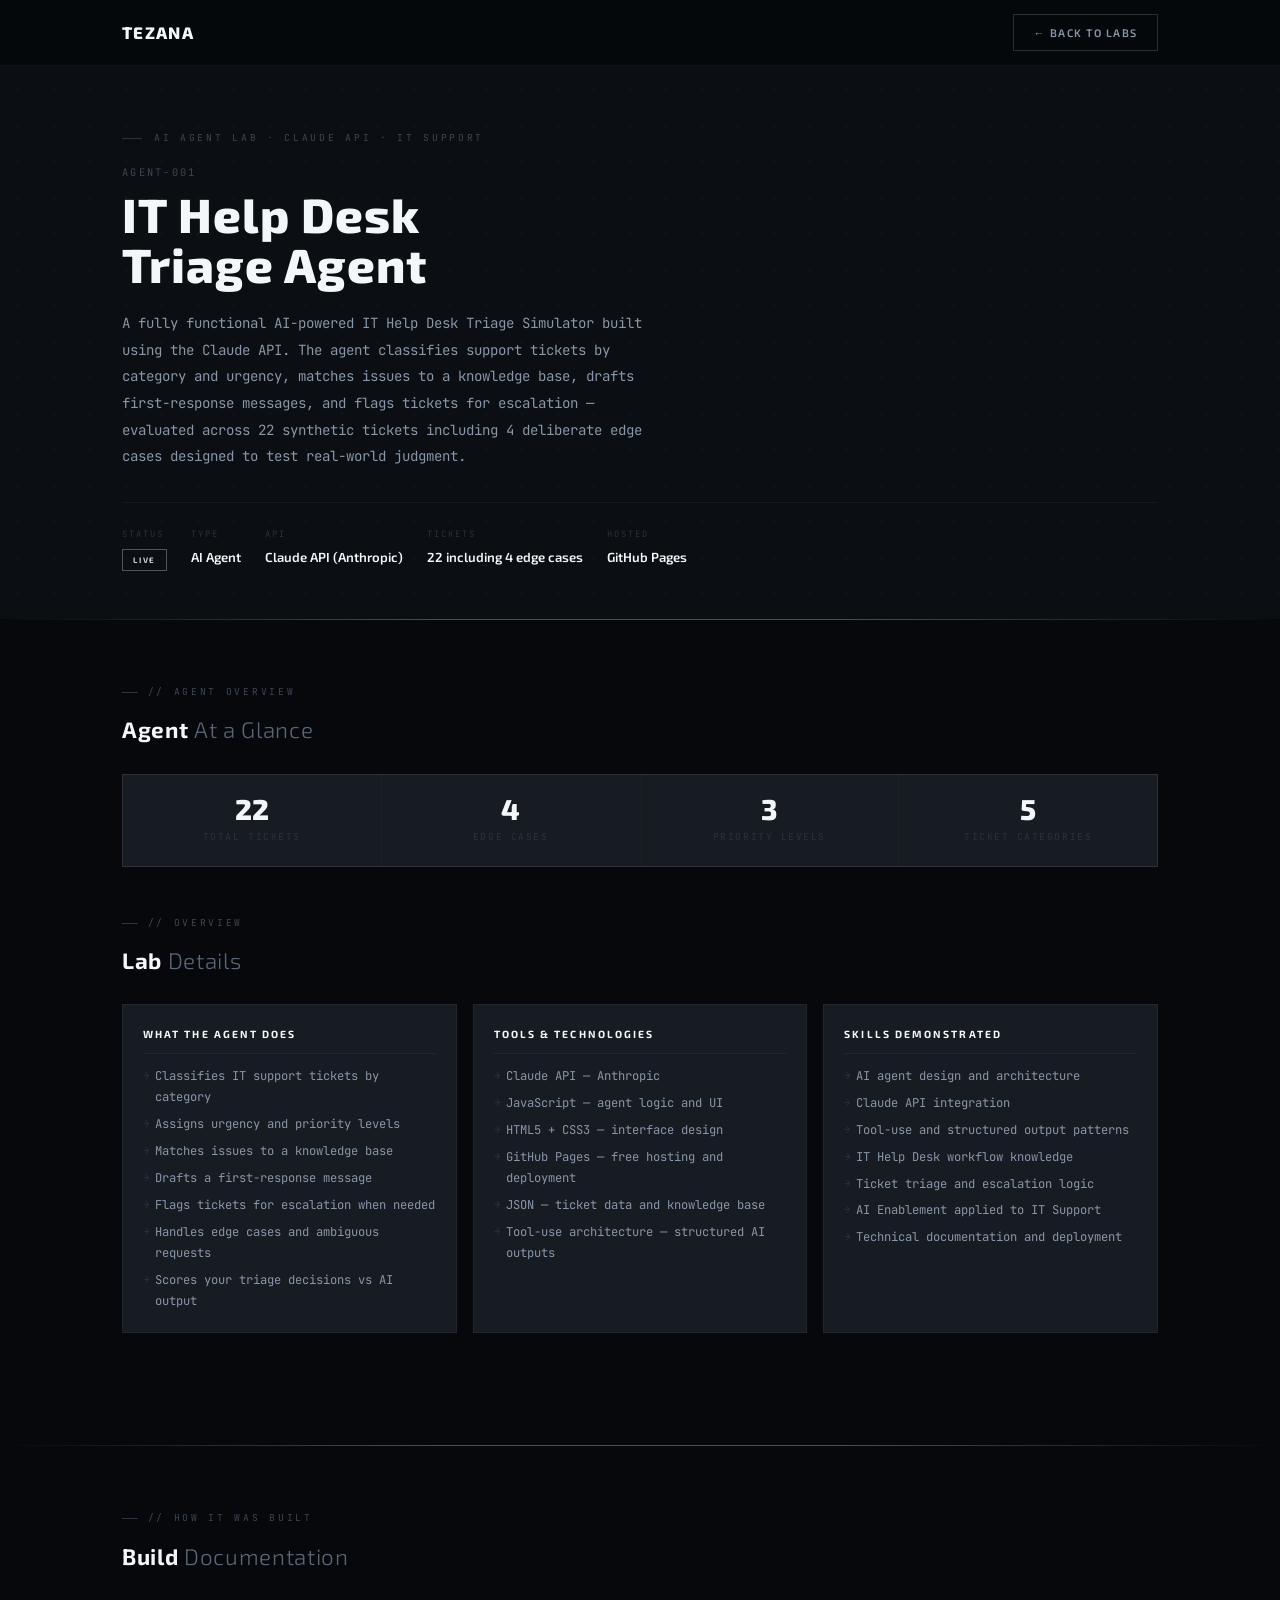
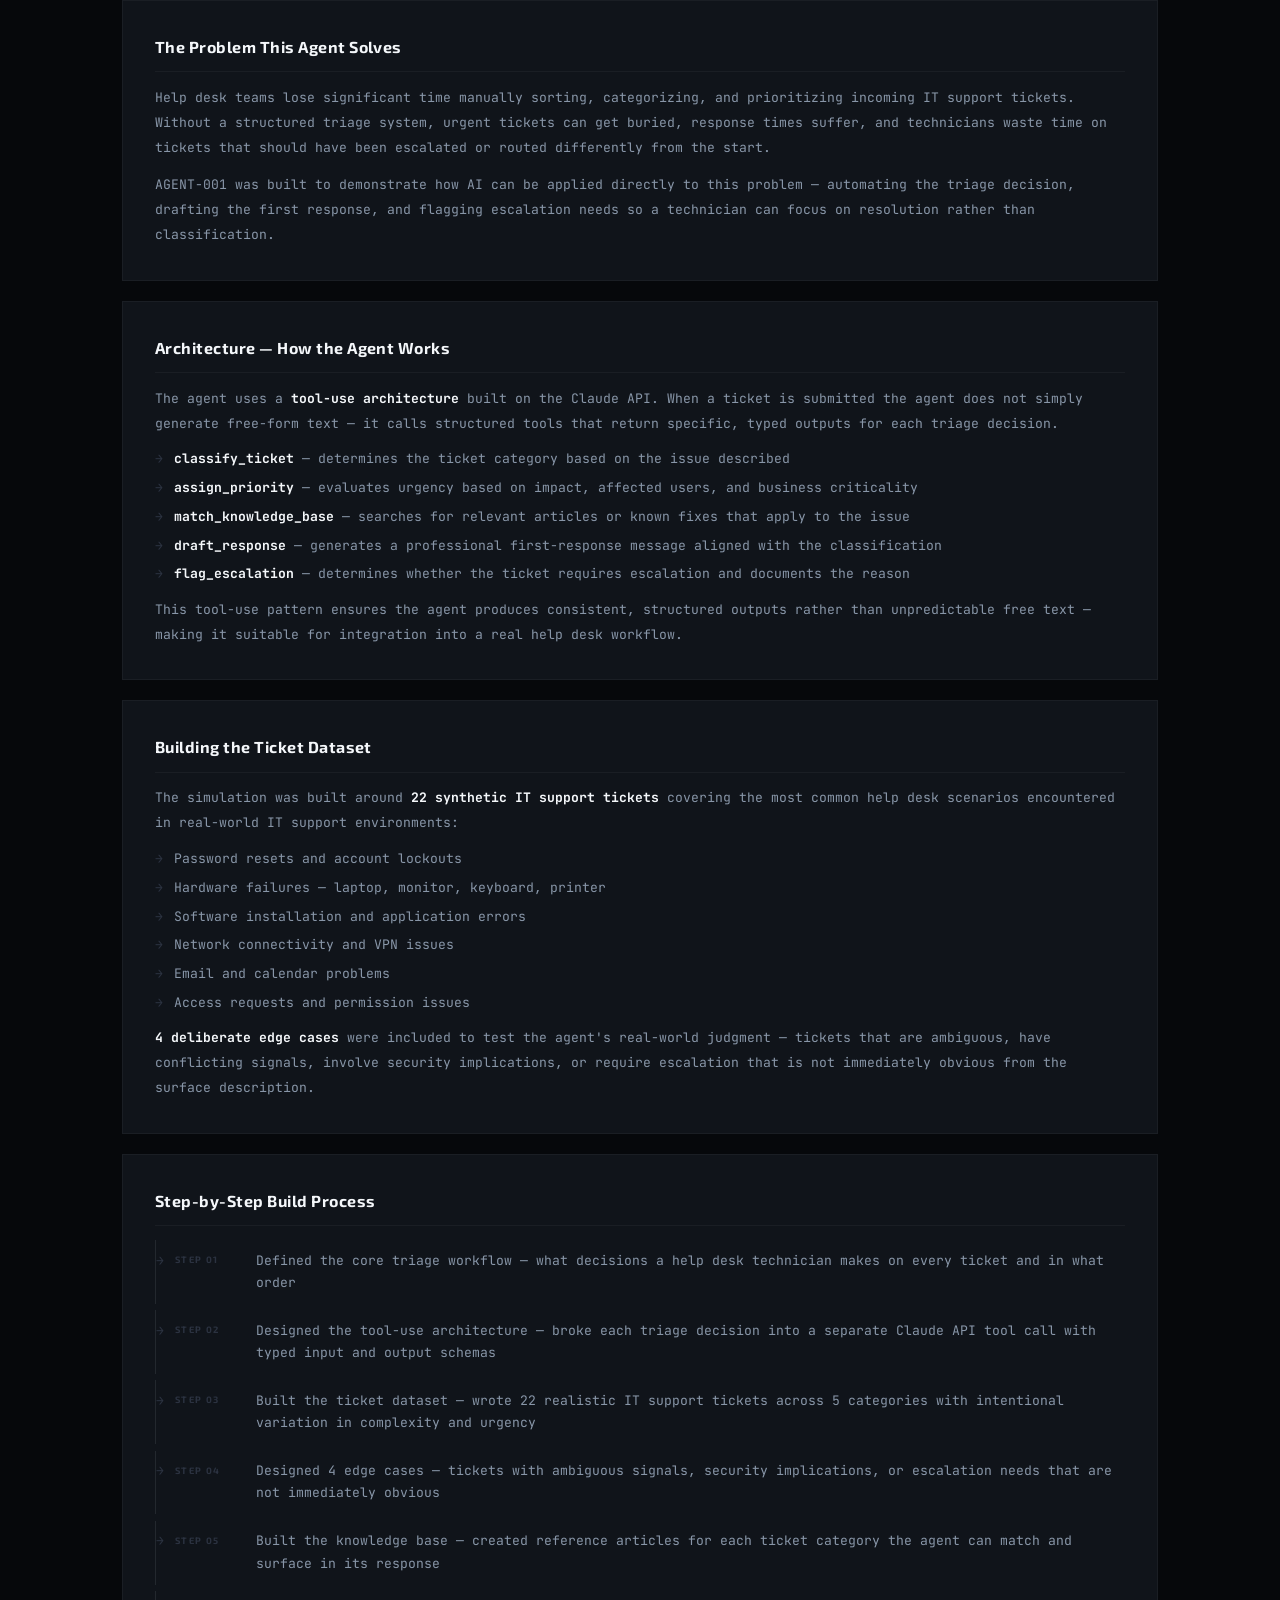
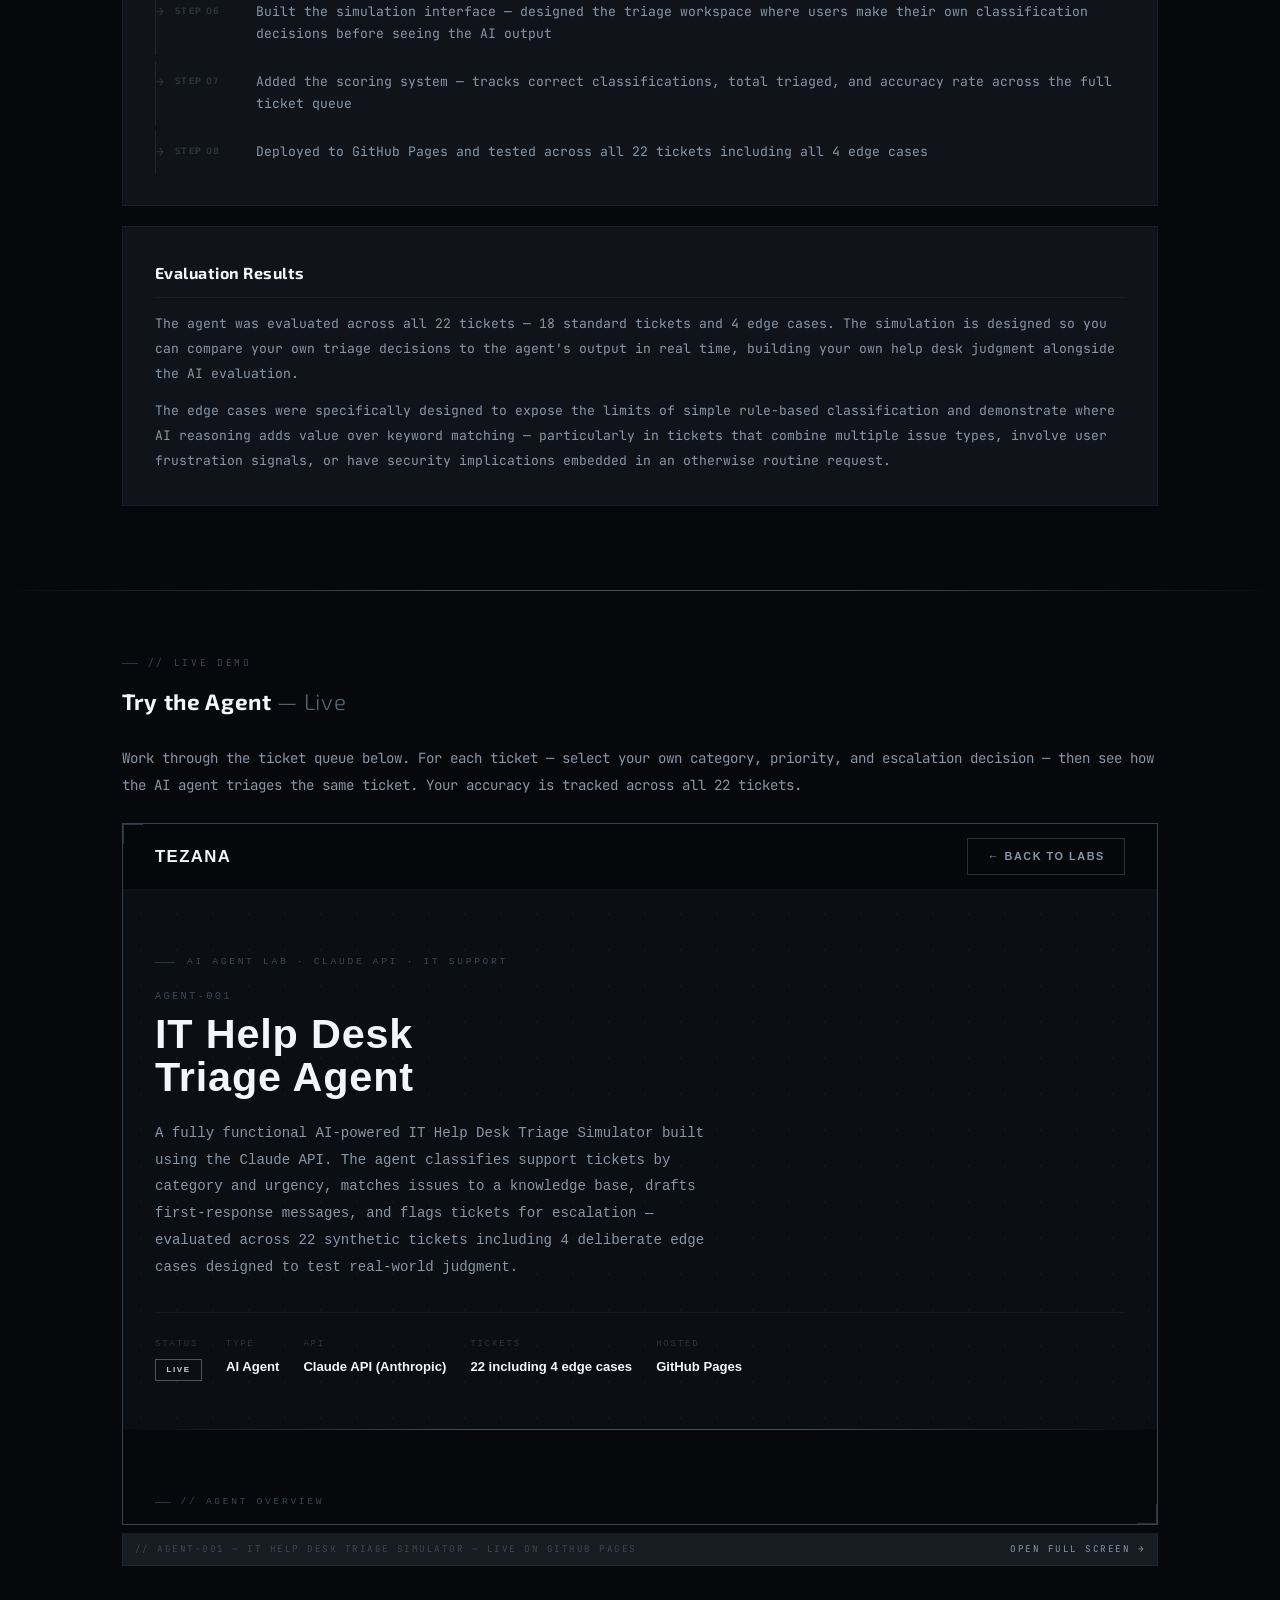
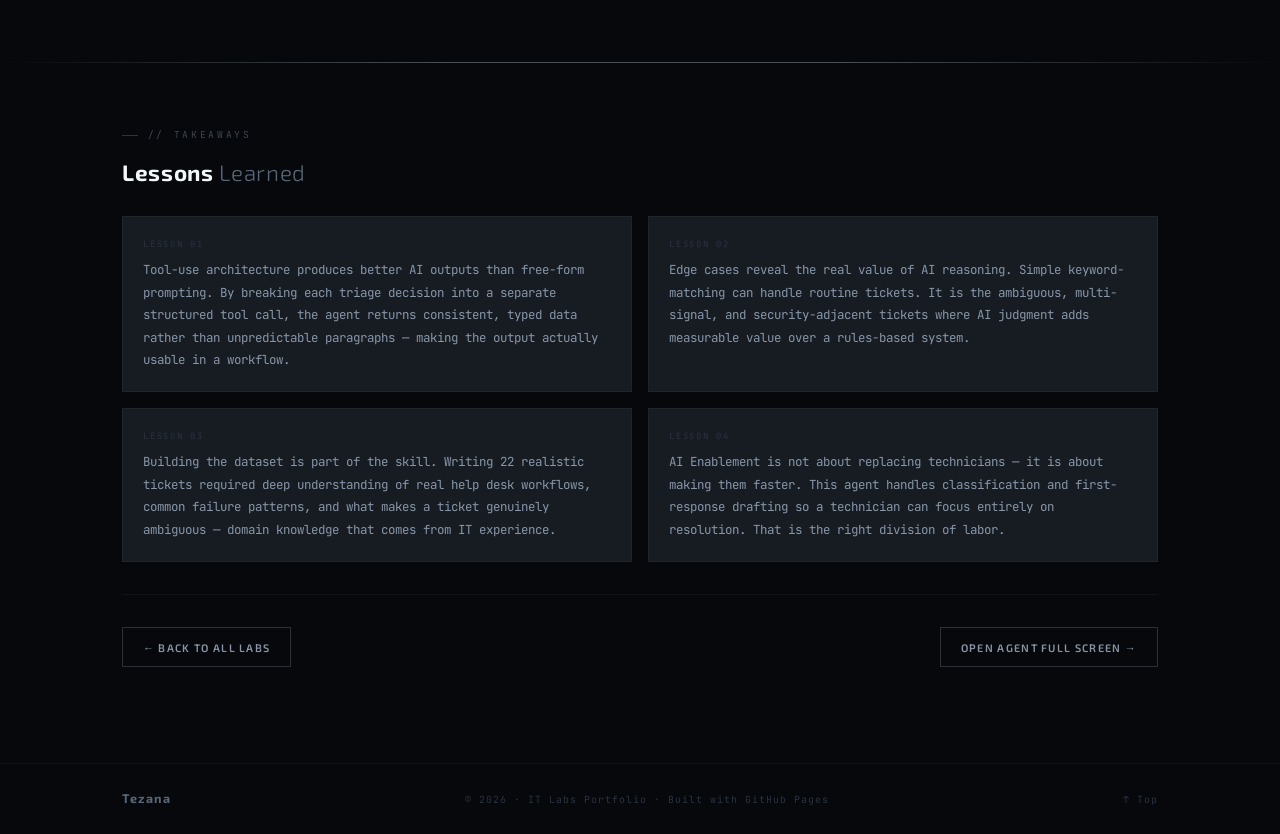
==== commit 9b84e6c5: "Update print statement from 'Hello' to 'Goodbye'" ====
--- a/agent-001.html
+++ b/agent-001.html
@@ -1,1016 +1,432 @@
 <!DOCTYPE html>
 <html lang="en">
 <head>
-<meta charset="UTF-8">
-<meta name="viewport" content="width=device-width, initial-scale=1.0">
-<title>AGENT-001 // IT Help Desk Triage Simulator</title>
+  <meta charset="UTF-8"/>
+  <meta name="viewport" content="width=device-width, initial-scale=1.0"/>
+  <title>AGENT-001 | IT Help Desk Triage Agent | Tezana</title>
+  <link rel="preconnect" href="https://fonts.googleapis.com">
+  <link href="https://fonts.googleapis.com/css2?family=Exo+2:wght@300;400;600;700;800&family=JetBrains+Mono:wght@300;400;500&display=swap" rel="stylesheet">
 <style>
-  @import url('https://fonts.googleapis.com/css2?family=Share+Tech+Mono&family=Inter:wght@300;400;500;600&display=swap');
-
-  :root {
-    --bg: #060a0f;
-    --bg2: #0b1018;
-    --bg3: #111824;
-    --bg4: #1a2333;
-    --cyan: #00d4ff;
-    --cyan-dim: #00d4ff33;
-    --cyan-mid: #00d4ff88;
-    --purple: #7c3aed;
-    --purple-dim: #7c3aed22;
-    --green: #10b981;
-    --green-dim: #10b98122;
-    --amber: #f59e0b;
-    --amber-dim: #f59e0b22;
-    --red: #ef4444;
-    --red-dim: #ef444422;
-    --text: #e2e8f0;
-    --text-muted: #64748b;
-    --text-dim: #334155;
-    --border: #1e2d3d;
-    --border-bright: #00d4ff44;
-    --mono: 'Share Tech Mono', monospace;
-    --sans: 'Inter', sans-serif;
-  }
-
-  * { box-sizing: border-box; margin: 0; padding: 0; }
-
-  body {
-    background: var(--bg);
-    color: var(--text);
-    font-family: var(--sans);
-    font-size: 13px;
-    min-height: 100vh;
-    overflow-x: hidden;
-  }
-
-  /* scanline overlay */
-  body::before {
-    content: '';
-    position: fixed;
-    inset: 0;
-    background: repeating-linear-gradient(0deg, transparent, transparent 2px, rgba(0,212,255,0.015) 2px, rgba(0,212,255,0.015) 4px);
-    pointer-events: none;
-    z-index: 9999;
-  }
-
-  /* HEADER */
-  header {
-    border-bottom: 1px solid var(--border-bright);
-    padding: 0 24px;
-    height: 52px;
-    display: flex;
-    align-items: center;
-    justify-content: space-between;
-    background: var(--bg2);
-    position: sticky;
-    top: 0;
-    z-index: 100;
-  }
-
-  .logo {
-    font-family: var(--mono);
-    font-size: 14px;
-    color: var(--cyan);
-    letter-spacing: 0.1em;
-    display: flex;
-    align-items: center;
-    gap: 10px;
-  }
-
-  .logo-dot {
-    width: 6px; height: 6px;
-    border-radius: 50%;
-    background: var(--cyan);
-    box-shadow: 0 0 8px var(--cyan);
-    animation: pulse 2s ease-in-out infinite;
-  }
-
-  @keyframes pulse {
-    0%, 100% { opacity: 1; }
-    50% { opacity: 0.4; }
-  }
-
-  .score-display {
-    display: flex;
-    align-items: center;
-    gap: 20px;
-    font-family: var(--mono);
-    font-size: 12px;
-  }
-
-  .score-item {
-    display: flex;
-    flex-direction: column;
-    align-items: center;
-    gap: 2px;
-  }
-
-  .score-num {
-    font-size: 18px;
-    font-weight: 600;
-    color: var(--cyan);
-  }
-
-  .score-label {
-    color: var(--text-muted);
-    font-size: 9px;
-    letter-spacing: 0.1em;
-    text-transform: uppercase;
-  }
-
-  .score-divider { width: 1px; height: 32px; background: var(--border); }
-
-  .mode-badge {
-    font-family: var(--mono);
-    font-size: 10px;
-    padding: 4px 10px;
-    border: 1px solid var(--cyan-mid);
-    color: var(--cyan);
-    letter-spacing: 0.1em;
-    background: var(--cyan-dim);
-  }
-
-  /* LAYOUT */
-  .app {
-    display: grid;
-    grid-template-columns: 260px 1fr 360px;
-    height: calc(100vh - 52px);
-    overflow: hidden;
-  }
-
-  /* TICKET QUEUE */
-  .queue {
-    border-right: 1px solid var(--border);
-    overflow-y: auto;
-    background: var(--bg2);
-  }
-
-  .panel-header {
-    padding: 12px 16px;
-    border-bottom: 1px solid var(--border);
-    font-family: var(--mono);
-    font-size: 10px;
-    color: var(--text-muted);
-    letter-spacing: 0.15em;
-    text-transform: uppercase;
-    display: flex;
-    align-items: center;
-    justify-content: space-between;
-    position: sticky;
-    top: 0;
-    background: var(--bg2);
-    z-index: 10;
-  }
-
-  .ticket-item {
-    padding: 12px 16px;
-    border-bottom: 1px solid var(--border);
-    cursor: pointer;
-    transition: background 0.15s;
-    position: relative;
-  }
-
-  .ticket-item:hover { background: var(--bg3); }
-
-  .ticket-item.active {
-    background: var(--bg3);
-    border-left: 2px solid var(--cyan);
-  }
-
-  .ticket-item.active::before {
-    content: '';
-    position: absolute;
-    left: 0; top: 0; bottom: 0;
-    width: 2px;
-    background: var(--cyan);
-    box-shadow: 0 0 8px var(--cyan);
-  }
-
-  .ticket-item.done { opacity: 0.5; }
-  .ticket-item.done .ticket-id { color: var(--green); }
-
-  .ticket-id {
-    font-family: var(--mono);
-    font-size: 10px;
-    color: var(--cyan);
-    margin-bottom: 3px;
-    display: flex;
-    justify-content: space-between;
-    align-items: center;
-  }
-
-  .ticket-subject {
-    font-size: 12px;
-    color: var(--text);
-    line-height: 1.4;
-    margin-bottom: 4px;
-  }
-
-  .ticket-dept {
-    font-size: 10px;
-    color: var(--text-muted);
-  }
-
-  .check-icon { color: var(--green); font-size: 11px; }
-  .edge-tag {
-    font-size: 9px;
-    padding: 1px 5px;
-    background: var(--amber-dim);
-    color: var(--amber);
-    border: 1px solid var(--amber);
-    font-family: var(--mono);
-    letter-spacing: 0.05em;
-  }
-
-  /* MAIN PANEL */
-  .main {
-    overflow-y: auto;
-    background: var(--bg);
-    padding: 24px;
-    display: flex;
-    flex-direction: column;
-    gap: 20px;
-  }
-
-  .empty-state {
-    flex: 1;
-    display: flex;
-    flex-direction: column;
-    align-items: center;
-    justify-content: center;
-    gap: 12px;
-    color: var(--text-dim);
-    font-family: var(--mono);
-    text-align: center;
-  }
-
-  .empty-icon { font-size: 36px; opacity: 0.3; }
-
-  .ticket-card {
-    background: var(--bg2);
-    border: 1px solid var(--border);
-    padding: 20px;
-  }
-
-  .ticket-card-header {
-    display: flex;
-    align-items: flex-start;
-    justify-content: space-between;
-    margin-bottom: 16px;
-    gap: 16px;
-  }
-
-  .ticket-card-id {
-    font-family: var(--mono);
-    font-size: 11px;
-    color: var(--cyan);
-    margin-bottom: 6px;
-    letter-spacing: 0.1em;
-  }
-
-  .ticket-card-subject {
-    font-size: 16px;
-    font-weight: 500;
-    color: var(--text);
-    line-height: 1.3;
-  }
-
-  .meta-row {
-    display: flex;
-    gap: 20px;
-    flex-wrap: wrap;
-  }
-
-  .meta-item {
-    display: flex;
-    flex-direction: column;
-    gap: 2px;
-  }
-
-  .meta-label {
-    font-size: 9px;
-    text-transform: uppercase;
-    letter-spacing: 0.1em;
-    color: var(--text-muted);
-    font-family: var(--mono);
-  }
-
-  .meta-value {
-    font-size: 12px;
-    color: var(--text);
-  }
-
-  .section-label {
-    font-family: var(--mono);
-    font-size: 9px;
-    text-transform: uppercase;
-    letter-spacing: 0.15em;
-    color: var(--text-muted);
-    margin-bottom: 8px;
-    border-bottom: 1px solid var(--border);
-    padding-bottom: 6px;
-  }
-
-  .description-box {
-    background: var(--bg3);
-    border: 1px solid var(--border);
-    padding: 16px;
-    font-size: 14px;
-    line-height: 1.7;
-    color: var(--text);
-    border-left: 3px solid var(--cyan-mid);
-  }
-
-  .edge-case-warning {
-    background: var(--amber-dim);
-    border: 1px solid var(--amber);
-    border-left: 3px solid var(--amber);
-    padding: 10px 14px;
-    font-size: 12px;
-    color: var(--amber);
-    display: flex;
-    gap: 8px;
-    align-items: flex-start;
-  }
-
-  /* TRIAGE PANEL */
-  .triage {
-    border-left: 1px solid var(--border);
-    overflow-y: auto;
-    background: var(--bg2);
-    display: flex;
-    flex-direction: column;
-  }
-
-  .triage-form {
-    padding: 16px;
-    display: flex;
-    flex-direction: column;
-    gap: 14px;
-    flex: 1;
-  }
-
-  .field-group { display: flex; flex-direction: column; gap: 6px; }
-
-  .field-label {
-    font-family: var(--mono);
-    font-size: 10px;
-    text-transform: uppercase;
-    letter-spacing: 0.12em;
-    color: var(--text-muted);
-  }
-
-  select, textarea {
-    background: var(--bg3);
-    border: 1px solid var(--border);
-    color: var(--text);
-    font-family: var(--sans);
-    font-size: 13px;
-    padding: 8px 10px;
-    outline: none;
-    width: 100%;
-    transition: border-color 0.15s;
-    appearance: none;
-  }
-
-  select:focus, textarea:focus {
-    border-color: var(--cyan-mid);
-    box-shadow: 0 0 0 1px var(--cyan-dim);
-  }
-
-  textarea {
-    resize: vertical;
-    min-height: 90px;
-    line-height: 1.6;
-    font-family: var(--mono);
-    font-size: 12px;
-  }
-
-  .toggle-row {
-    display: flex;
-    align-items: center;
-    justify-content: space-between;
-    padding: 10px 12px;
-    background: var(--bg3);
-    border: 1px solid var(--border);
-  }
-
-  .toggle-label { font-size: 13px; color: var(--text); }
-  .toggle-sub { font-size: 11px; color: var(--text-muted); }
-
-  .toggle {
-    width: 40px; height: 22px;
-    background: var(--bg4);
-    border: 1px solid var(--border);
-    border-radius: 11px;
-    cursor: pointer;
-    position: relative;
-    transition: background 0.2s;
-    flex-shrink: 0;
-  }
-
-  .toggle.on { background: var(--red); border-color: var(--red); }
-
-  .toggle::after {
-    content: '';
-    position: absolute;
-    width: 16px; height: 16px;
-    border-radius: 50%;
-    background: var(--text-muted);
-    top: 2px; left: 2px;
-    transition: left 0.2s, background 0.2s;
-  }
-
-  .toggle.on::after { left: 20px; background: white; }
-
-  .submit-btn {
-    padding: 12px;
-    background: var(--cyan-dim);
-    border: 1px solid var(--cyan-mid);
-    color: var(--cyan);
-    font-family: var(--mono);
-    font-size: 12px;
-    letter-spacing: 0.1em;
-    cursor: pointer;
-    text-transform: uppercase;
-    transition: background 0.15s;
-    width: 100%;
-  }
-
-  .submit-btn:hover { background: var(--cyan); color: var(--bg); }
-  .submit-btn:disabled { opacity: 0.3; cursor: not-allowed; }
-
-  /* RESULTS */
-  .result-panel {
-    padding: 16px;
-    border-top: 1px solid var(--border);
-    display: flex;
-    flex-direction: column;
-    gap: 10px;
-  }
-
-  .result-header {
-    font-family: var(--mono);
-    font-size: 10px;
-    letter-spacing: 0.15em;
-    text-transform: uppercase;
-    color: var(--text-muted);
-    padding-bottom: 8px;
-    border-bottom: 1px solid var(--border);
-  }
-
-  .result-row {
-    display: flex;
-    justify-content: space-between;
-    align-items: center;
-    padding: 8px 10px;
-    background: var(--bg3);
-    border: 1px solid var(--border);
-  }
-
-  .result-field { font-size: 11px; color: var(--text-muted); font-family: var(--mono); }
-  .result-compare { display: flex; gap: 6px; align-items: center; }
-
-  .result-yours {
-    font-size: 11px;
-    font-family: var(--mono);
-    padding: 2px 6px;
-  }
-
-  .result-ai {
-    font-size: 11px;
-    font-family: var(--mono);
-    padding: 2px 6px;
-    color: var(--cyan);
-    border: 1px solid var(--cyan-dim);
-    background: var(--cyan-dim);
-  }
-
-  .match { color: var(--green); }
-  .no-match { color: var(--red); }
-
-  .kb-reveal {
-    background: var(--bg3);
-    border: 1px solid var(--border);
-    border-left: 3px solid var(--purple);
-    padding: 12px;
-  }
-
-  .kb-reveal-title {
-    font-size: 11px;
-    font-weight: 500;
-    color: var(--purple);
-    font-family: var(--mono);
-    margin-bottom: 8px;
-    letter-spacing: 0.05em;
-  }
-
-  .kb-steps { list-style: none; display: flex; flex-direction: column; gap: 6px; }
-
-  .kb-steps li {
-    display: flex;
-    gap: 8px;
-    font-size: 11px;
-    line-height: 1.5;
-    color: var(--text);
-  }
-
-  .kb-steps li::before {
-    content: attr(data-n);
-    color: var(--purple);
-    font-family: var(--mono);
-    font-size: 10px;
-    flex-shrink: 0;
-    margin-top: 1px;
-  }
-
-  .response-reveal {
-    background: var(--bg3);
-    border: 1px solid var(--border);
-    border-left: 3px solid var(--green);
-    padding: 12px;
-    font-size: 12px;
-    line-height: 1.7;
-    color: var(--text);
-    font-family: var(--mono);
-    white-space: pre-wrap;
-  }
-
-  .next-btn {
-    padding: 10px;
-    background: transparent;
-    border: 1px solid var(--border);
-    color: var(--text-muted);
-    font-family: var(--mono);
-    font-size: 11px;
-    letter-spacing: 0.08em;
-    cursor: pointer;
-    text-transform: uppercase;
-    transition: all 0.15s;
-    width: 100%;
-  }
-
-  .next-btn:hover { border-color: var(--cyan-mid); color: var(--cyan); }
-
-  /* PRIORITY BADGES */
-  .badge {
-    font-family: var(--mono);
-    font-size: 10px;
-    padding: 2px 8px;
-    letter-spacing: 0.08em;
-    font-weight: 600;
-    text-transform: uppercase;
-  }
-
-  .badge-critical { background: var(--red-dim); color: var(--red); border: 1px solid var(--red); }
-  .badge-high { background: var(--amber-dim); color: var(--amber); border: 1px solid var(--amber); }
-  .badge-medium { background: var(--cyan-dim); color: var(--cyan); border: 1px solid var(--cyan); }
-  .badge-low { background: var(--green-dim); color: var(--green); border: 1px solid var(--green); }
-
-  .score-bar-wrap {
-    height: 3px;
-    background: var(--border);
-    width: 100%;
-    margin-top: 6px;
-  }
-
-  .score-bar {
-    height: 100%;
-    background: var(--cyan);
-    box-shadow: 0 0 6px var(--cyan);
-    transition: width 0.4s ease;
-  }
-
-  /* Filter bar */
-  .filter-bar {
-    padding: 8px 16px;
-    border-bottom: 1px solid var(--border);
-    display: flex;
-    gap: 6px;
-    flex-wrap: wrap;
-  }
-
-  .filter-btn {
-    font-family: var(--mono);
-    font-size: 9px;
-    padding: 3px 8px;
-    border: 1px solid var(--border);
-    background: transparent;
-    color: var(--text-muted);
-    cursor: pointer;
-    letter-spacing: 0.08em;
-    text-transform: uppercase;
-    transition: all 0.15s;
-  }
-
-  .filter-btn:hover, .filter-btn.active { border-color: var(--cyan-mid); color: var(--cyan); background: var(--cyan-dim); }
-
-  /* scrollbar */
-  ::-webkit-scrollbar { width: 4px; }
-  ::-webkit-scrollbar-track { background: var(--bg); }
-  ::-webkit-scrollbar-thumb { background: var(--border); }
-  ::-webkit-scrollbar-thumb:hover { background: var(--cyan-dim); }
-
-  .stat-row { display: flex; gap: 2px; }
-  .stat-seg { height: 4px; flex: 1; background: var(--border); }
-  .stat-seg.filled { background: var(--cyan); }
-  .stat-seg.filled-green { background: var(--green); }
-
-  .intro-bar {
-    background: var(--bg2);
-    border: 1px solid var(--border);
-    border-left: 3px solid var(--cyan);
-    padding: 16px 20px;
-  }
-
-  .intro-title {
-    font-family: var(--mono);
-    font-size: 13px;
-    color: var(--cyan);
-    margin-bottom: 8px;
-    letter-spacing: 0.08em;
-  }
-
-  .intro-body { font-size: 13px; line-height: 1.7; color: var(--text-muted); }
-  .intro-body strong { color: var(--text); font-weight: 500; }
-
-  select option { background: #111824; }
+*,*::before,*::after{box-sizing:border-box;margin:0;padding:0}
+html{scroll-behavior:smooth}
+:root{
+  --void:#06080b;--abyss:#0b0e12;--deep:#10141a;--coal:#171c23;
+  --gun:#1f252e;--steel:#2b3240;--dim:#3d4655;--mid:#5a6678;
+  --silver:#8896a8;--mist:#b0bcc8;--fog:#cdd5de;--white:#f4f7fa;
+  --b0:rgba(176,188,200,.06);--b1:rgba(176,188,200,.12);
+  --b2:rgba(176,188,200,.22);--b3:rgba(176,188,200,.40);
+  --fh:'Exo 2',sans-serif;--fm:'JetBrains Mono',monospace;
+  --nav:66px;--max:1100px;
+}
+body{background:var(--void);color:var(--mist);font-family:var(--fm);font-size:.875rem;line-height:1.75;overflow-x:hidden}
+a{color:inherit;text-decoration:none}
+img{display:block;max-width:100%;border-radius:2px}
+::-webkit-scrollbar{width:4px}
+::-webkit-scrollbar-track{background:var(--abyss)}
+::-webkit-scrollbar-thumb{background:var(--steel);border-radius:2px}
+.wrap{max-width:var(--max);margin:0 auto;padding:0 2rem}
+.sec{padding:4rem 0}
+.ruled{height:1px;background:linear-gradient(90deg,transparent,var(--b3) 35%,var(--b3) 65%,transparent)}
+
+/* NAV */
+#nav{position:fixed;top:0;left:0;right:0;z-index:600;height:var(--nav);background:rgba(6,8,11,.92);backdrop-filter:blur(24px);border-bottom:1px solid var(--b0);display:flex;align-items:center;transition:border-color .3s,box-shadow .3s}
+#nav.scrolled{border-bottom-color:var(--b2);box-shadow:0 4px 32px rgba(0,0,0,.55)}
+#nav .wrap{display:flex;align-items:center;justify-content:space-between;width:100%}
+.nav-logo{font-family:var(--fh);font-size:1.05rem;font-weight:800;letter-spacing:.08em;color:var(--white)}
+.back-btn{display:inline-flex;align-items:center;gap:.5rem;font-family:var(--fh);font-size:.68rem;font-weight:600;letter-spacing:.14em;text-transform:uppercase;padding:.5rem 1.2rem;border:1px solid var(--b2);color:var(--silver);background:transparent;transition:all .2s}
+.back-btn:hover{border-color:var(--b3);color:var(--white);background:var(--gun)}
+
+/* HERO */
+#hero{padding-top:calc(var(--nav) + 4rem);padding-bottom:3rem;background:var(--abyss);position:relative;overflow:hidden}
+#hero::before{content:'';position:absolute;inset:0;background-image:radial-gradient(circle,rgba(176,188,200,.04) 1px,transparent 1px);background-size:36px 36px;pointer-events:none}
+.lab-eyebrow{display:flex;align-items:center;gap:.75rem;font-family:var(--fm);font-size:.6rem;letter-spacing:.28em;text-transform:uppercase;color:var(--dim);margin-bottom:1rem}
+.lab-eyebrow::before{content:'';width:20px;height:1px;background:var(--steel)}
+.lab-num{font-family:var(--fm);font-size:.65rem;letter-spacing:.22em;color:var(--dim);margin-bottom:.5rem}
+h1.lab-title{font-family:var(--fh);font-size:clamp(1.8rem,4vw,3rem);font-weight:800;color:var(--white);line-height:1.05;letter-spacing:.02em;margin-bottom:1.25rem}
+.lab-desc{font-size:.88rem;line-height:1.9;color:var(--silver);max-width:65ch;margin-bottom:2rem}
+.meta-row{display:flex;flex-wrap:wrap;gap:1.5rem;padding-top:1.5rem;border-top:1px solid var(--b0)}
+.meta-item{display:flex;flex-direction:column;gap:.2rem}
+.meta-label{font-size:.55rem;letter-spacing:.22em;text-transform:uppercase;color:var(--steel)}
+.meta-value{font-family:var(--fh);font-size:.82rem;font-weight:600;color:var(--white)}
+.badge{display:inline-block;font-family:var(--fh);font-size:.5rem;font-weight:700;letter-spacing:.2em;text-transform:uppercase;padding:.22rem .65rem;border:1px solid currentColor;line-height:1.6}
+.b-done{color:var(--fog);border-color:rgba(205,213,222,.35)}
+
+/* EYEBROW + TITLE */
+.eyebrow{font-family:var(--fm);font-size:.6rem;letter-spacing:.28em;text-transform:uppercase;color:var(--dim);display:flex;align-items:center;gap:.6rem;margin-bottom:.6rem}
+.eyebrow::before{content:'';width:16px;height:1px;background:var(--steel)}
+.sec-title{font-family:var(--fh);font-size:1.4rem;font-weight:700;color:var(--white);letter-spacing:.03em;margin-bottom:1.5rem}
+.sec-title span{color:var(--mid);font-weight:300}
+
+/* INFO CARDS */
+.info-grid{display:grid;grid-template-columns:repeat(3,1fr);gap:1rem;margin-bottom:3rem}
+.info-card{background:var(--coal);border:1px solid var(--b0);padding:1.25rem;transition:border-color .2s}
+.info-card:hover{border-color:var(--b1)}
+.info-card-title{font-family:var(--fh);font-size:.65rem;font-weight:700;letter-spacing:.2em;text-transform:uppercase;color:var(--white);padding-bottom:.6rem;margin-bottom:.75rem;border-bottom:1px solid var(--b0)}
+.info-card ul{list-style:none;display:flex;flex-direction:column;gap:.35rem}
+.info-card ul li{font-size:.76rem;color:var(--silver);padding-left:.75rem;position:relative}
+.info-card ul li::before{content:'→';position:absolute;left:0;color:var(--steel);font-size:.65rem}
+
+/* STAT CARDS */
+.stat-grid{display:grid;grid-template-columns:repeat(4,1fr);gap:1px;background:var(--b1);border:1px solid var(--b1);margin-bottom:3rem}
+.stat-card{background:var(--coal);padding:1.25rem;text-align:center;transition:background .2s}
+.stat-card:hover{background:var(--gun)}
+.stat-num{font-family:var(--fh);font-size:1.8rem;font-weight:800;color:var(--white);line-height:1;margin-bottom:.35rem}
+.stat-label{font-size:.6rem;letter-spacing:.16em;text-transform:uppercase;color:var(--steel)}
+
+/* WRITE-UP BLOCKS */
+.writeup-block{background:var(--deep);border:1px solid var(--b0);padding:2rem;margin-bottom:1.25rem;transition:border-color .2s}
+.writeup-block:hover{border-color:var(--b1)}
+.writeup-block h3{font-family:var(--fh);font-size:1rem;font-weight:700;color:var(--white);margin-bottom:.85rem;letter-spacing:.03em;padding-bottom:.65rem;border-bottom:1px solid var(--b0)}
+.writeup-block p{font-size:.82rem;line-height:1.9;color:var(--silver);margin-bottom:.75rem}
+.writeup-block p:last-child{margin-bottom:0}
+.writeup-block ul{list-style:none;display:flex;flex-direction:column;gap:.4rem;margin-top:.5rem}
+.writeup-block ul li{font-size:.82rem;color:var(--silver);padding-left:1.2rem;position:relative;line-height:1.7}
+.writeup-block ul li::before{content:'→';position:absolute;left:0;color:var(--steel)}
+
+/* STEP LIST */
+.step-list{list-style:none;display:flex;flex-direction:column;gap:.4rem}
+.step-list li{display:flex;gap:1rem;align-items:flex-start;font-size:.82rem;color:var(--silver);padding:.6rem .75rem;border-left:1px solid var(--b1);transition:background .2s}
+.step-list li:hover{background:var(--coal);border-color:var(--b2)}
+.step-num{font-family:var(--fh);font-size:.58rem;font-weight:700;letter-spacing:.14em;color:var(--steel);white-space:nowrap;padding-top:.15rem;min-width:65px}
+
+/* AGENT EMBED */
+.agent-wrap{
+  border:1px solid var(--b2);
+  position:relative;
+  overflow:hidden;
+  background:var(--coal);
+  margin-bottom:.5rem;
+}
+.agent-wrap::before,.agent-wrap::after{
+  content:'';position:absolute;width:20px;height:20px;z-index:3;pointer-events:none
+}
+.agent-wrap::before{top:0;left:0;border-top:1px solid var(--steel);border-left:1px solid var(--steel)}
+.agent-wrap::after{bottom:0;right:0;border-bottom:1px solid var(--steel);border-right:1px solid var(--steel)}
+.agent-wrap iframe{
+  width:100%;
+  height:700px;
+  border:none;
+  display:block;
+}
+.agent-label{
+  font-family:var(--fm);font-size:.58rem;letter-spacing:.16em;
+  text-transform:uppercase;color:var(--dim);
+  padding:.5rem .75rem;background:var(--coal);
+  border:1px solid var(--b0);border-top:0;
+  margin-bottom:2rem;
+  display:flex;justify-content:space-between;align-items:center;
+}
+.agent-label a{
+  color:var(--silver);text-decoration:none;
+  transition:color .2s;font-size:.58rem;
+}
+.agent-label a:hover{color:var(--white)}
+
+/* LESSONS */
+.lessons-grid{display:grid;grid-template-columns:repeat(2,1fr);gap:1rem}
+.lesson-card{background:var(--coal);border:1px solid var(--b0);padding:1.25rem;transition:border-color .2s}
+.lesson-card:hover{border-color:var(--b1)}
+.lesson-num{font-family:var(--fm);font-size:.55rem;letter-spacing:.2em;color:var(--steel);margin-bottom:.4rem}
+.lesson-text{font-size:.78rem;line-height:1.8;color:var(--silver)}
+
+/* LAB NAV */
+.lab-nav{display:flex;justify-content:space-between;align-items:center;padding:2rem 0;border-top:1px solid var(--b0)}
+.lab-nav a{display:inline-flex;align-items:center;gap:.5rem;font-family:var(--fh);font-size:.68rem;font-weight:600;letter-spacing:.12em;text-transform:uppercase;padding:.6rem 1.25rem;border:1px solid var(--b2);color:var(--silver);transition:all .2s}
+.lab-nav a:hover{border-color:var(--b3);color:var(--white);background:var(--gun)}
+
+/* FOOTER */
+footer{border-top:1px solid var(--b0);padding:1.5rem 0}
+footer .wrap{display:flex;justify-content:space-between;align-items:center;font-size:.62rem;letter-spacing:.1em;color:var(--steel)}
+footer a{transition:color .2s}
+footer a:hover{color:var(--white)}
+.f-brand{font-family:var(--fh);font-size:.78rem;font-weight:700;color:var(--mid)}
+
+/* REVEAL */
+.reveal{opacity:0;transform:translateY(20px);transition:opacity .65s ease,transform .65s ease}
+.reveal.on{opacity:1;transform:none}
+
+/* RESPONSIVE */
+@media(max-width:768px){
+  .info-grid{grid-template-columns:1fr}
+  .stat-grid{grid-template-columns:repeat(2,1fr)}
+  .lessons-grid{grid-template-columns:1fr}
+  .agent-wrap iframe{height:550px}
+  .lab-nav{flex-direction:column;gap:1rem;text-align:center}
+  footer .wrap{flex-direction:column;gap:.5rem;text-align:center}
+}
+@media(max-width:480px){
+  .wrap{padding:0 1.2rem}
+  .sec{padding:3rem 0}
+  .stat-grid{grid-template-columns:1fr 1fr}
+  .agent-wrap iframe{height:480px}
+}
 </style>
 </head>
 <body>
 
-<header>
-  <div class="logo">
-    <div class="logo-dot"></div>
-    AGENT-001 // IT HELP DESK TRIAGE SIMULATOR
-  </div>
-  <div class="score-display">
-    <div class="score-item">
-      <span class="score-num" id="hdr-correct">0</span>
-      <span class="score-label">Correct</span>
-    </div>
-    <div class="score-divider"></div>
-    <div class="score-item">
-      <span class="score-num" id="hdr-done">0</span>
-      <span class="score-label">Triaged</span>
-    </div>
-    <div class="score-divider"></div>
-    <div class="score-item">
-      <span class="score-num" id="hdr-pct">—</span>
-      <span class="score-label">Accuracy</span>
-    </div>
-    <div class="score-divider"></div>
-    <span class="mode-badge">SIMULATION MODE</span>
-  </div>
-</header>
-
-<div class="app">
-
-  <!-- TICKET QUEUE -->
-  <div class="queue">
-    <div class="panel-header">
-      <span>Ticket Queue</span>
-      <span id="queue-count">22 open</span>
-    </div>
-    <div class="filter-bar">
-      <button class="filter-btn active" onclick="setFilter('all')">All</button>
-      <button class="filter-btn" onclick="setFilter('open')">Open</button>
-      <button class="filter-btn" onclick="setFilter('done')">Done</button>
-      <button class="filter-btn" onclick="setFilter('edge')">Edge cases</button>
-    </div>
-    <div id="ticket-list"></div>
-  </div>
-
-  <!-- MAIN PANEL -->
-  <div class="main" id="main-panel">
-    <div class="empty-state">
-      <div class="empty-icon">◈</div>
-      <div style="font-size:13px; color:var(--text-muted);">Select a ticket to begin triage</div>
-      <div style="font-size:11px; color:var(--text-dim); max-width:260px; line-height:1.6;">
-        Work through each ticket by selecting a category, priority, and escalation decision — then compare your judgment to the AI agent's output.
-      </div>
-    </div>
-  </div>
-
-  <!-- TRIAGE PANEL -->
-  <div class="triage" id="triage-panel">
-    <div class="panel-header">Triage Workspace</div>
-    <div style="padding:24px; color:var(--text-dim); font-family:var(--mono); font-size:11px; line-height:1.8;">
-      No ticket selected.<br><br>
-      Choose a ticket from the queue to begin.
-    </div>
-  </div>
-
-</div>
+<!-- NAV -->
+<nav id="nav">
+  <div class="wrap">
+    <a href="index.html" class="nav-logo">TEZANA</a>
+    <a href="index.html#labs" class="back-btn">← Back to Labs</a>
+  </div>
+</nav>
+
+<!-- HERO -->
+<section id="hero">
+  <div class="wrap">
+    <div class="lab-eyebrow">AI Agent Lab · Claude API · IT Support</div>
+    <div class="lab-num">AGENT-001</div>
+    <h1 class="lab-title">IT Help Desk<br>Triage Agent</h1>
+    <p class="lab-desc">
+      A fully functional AI-powered IT Help Desk Triage Simulator built using the
+      Claude API. The agent classifies support tickets by category and urgency,
+      matches issues to a knowledge base, drafts first-response messages, and flags
+      tickets for escalation — evaluated across 22 synthetic tickets including
+      4 deliberate edge cases designed to test real-world judgment.
+    </p>
+    <div class="meta-row">
+      <div class="meta-item">
+        <span class="meta-label">Status</span>
+        <span><span class="badge b-done">Live</span></span>
+      </div>
+      <div class="meta-item">
+        <span class="meta-label">Type</span>
+        <span class="meta-value">AI Agent</span>
+      </div>
+      <div class="meta-item">
+        <span class="meta-label">API</span>
+        <span class="meta-value">Claude API (Anthropic)</span>
+      </div>
+      <div class="meta-item">
+        <span class="meta-label">Tickets</span>
+        <span class="meta-value">22 including 4 edge cases</span>
+      </div>
+      <div class="meta-item">
+        <span class="meta-label">Hosted</span>
+        <span class="meta-value">GitHub Pages</span>
+      </div>
+    </div>
+  </div>
+</section>
+
+<div class="ruled"></div>
+
+<!-- STATS -->
+<section class="sec">
+  <div class="wrap">
+    <div class="eyebrow">// Agent Overview</div>
+    <h2 class="sec-title">Agent <span>At a Glance</span></h2>
+
+    <div class="stat-grid reveal">
+      <div class="stat-card">
+        <div class="stat-num">22</div>
+        <div class="stat-label">Total Tickets</div>
+      </div>
+      <div class="stat-card">
+        <div class="stat-num">4</div>
+        <div class="stat-label">Edge Cases</div>
+      </div>
+      <div class="stat-card">
+        <div class="stat-num">3</div>
+        <div class="stat-label">Priority Levels</div>
+      </div>
+      <div class="stat-card">
+        <div class="stat-num">5</div>
+        <div class="stat-label">Ticket Categories</div>
+      </div>
+    </div>
+
+    <!-- LAB DETAILS -->
+    <div class="eyebrow">// Overview</div>
+    <h2 class="sec-title">Lab <span>Details</span></h2>
+
+    <div class="info-grid reveal">
+      <div class="info-card">
+        <div class="info-card-title">What the Agent Does</div>
+        <ul>
+          <li>Classifies IT support tickets by category</li>
+          <li>Assigns urgency and priority levels</li>
+          <li>Matches issues to a knowledge base</li>
+          <li>Drafts a first-response message</li>
+          <li>Flags tickets for escalation when needed</li>
+          <li>Handles edge cases and ambiguous requests</li>
+          <li>Scores your triage decisions vs AI output</li>
+        </ul>
+      </div>
+      <div class="info-card">
+        <div class="info-card-title">Tools & Technologies</div>
+        <ul>
+          <li>Claude API — Anthropic</li>
+          <li>JavaScript — agent logic and UI</li>
+          <li>HTML5 + CSS3 — interface design</li>
+          <li>GitHub Pages — free hosting and deployment</li>
+          <li>JSON — ticket data and knowledge base</li>
+          <li>Tool-use architecture — structured AI outputs</li>
+        </ul>
+      </div>
+      <div class="info-card">
+        <div class="info-card-title">Skills Demonstrated</div>
+        <ul>
+          <li>AI agent design and architecture</li>
+          <li>Claude API integration</li>
+          <li>Tool-use and structured output patterns</li>
+          <li>IT Help Desk workflow knowledge</li>
+          <li>Ticket triage and escalation logic</li>
+          <li>AI Enablement applied to IT Support</li>
+          <li>Technical documentation and deployment</li>
+        </ul>
+      </div>
+    </div>
+  </div>
+</section>
+
+<div class="ruled"></div>
+
+<!-- WRITE-UP -->
+<section class="sec">
+  <div class="wrap">
+    <div class="eyebrow">// How It Was Built</div>
+    <h2 class="sec-title">Build <span>Documentation</span></h2>
+
+    <div class="writeup-block reveal">
+      <h3>The Problem This Agent Solves</h3>
+      <p>Help desk teams lose significant time manually sorting, categorizing, and prioritizing incoming IT support tickets. Without a structured triage system, urgent tickets can get buried, response times suffer, and technicians waste time on tickets that should have been escalated or routed differently from the start.</p>
+      <p>AGENT-001 was built to demonstrate how AI can be applied directly to this problem — automating the triage decision, drafting the first response, and flagging escalation needs so a technician can focus on resolution rather than classification.</p>
+    </div>
+
+    <div class="writeup-block reveal">
+      <h3>Architecture — How the Agent Works</h3>
+      <p>The agent uses a <strong style="color:var(--white)">tool-use architecture</strong> built on the Claude API. When a ticket is submitted the agent does not simply generate free-form text — it calls structured tools that return specific, typed outputs for each triage decision.</p>
+      <ul>
+        <li><strong style="color:var(--white)">classify_ticket</strong> — determines the ticket category based on the issue described</li>
+        <li><strong style="color:var(--white)">assign_priority</strong> — evaluates urgency based on impact, affected users, and business criticality</li>
+        <li><strong style="color:var(--white)">match_knowledge_base</strong> — searches for relevant articles or known fixes that apply to the issue</li>
+        <li><strong style="color:var(--white)">draft_response</strong> — generates a professional first-response message aligned with the classification</li>
+        <li><strong style="color:var(--white)">flag_escalation</strong> — determines whether the ticket requires escalation and documents the reason</li>
+      </ul>
+      <p style="margin-top:.75rem">This tool-use pattern ensures the agent produces consistent, structured outputs rather than unpredictable free text — making it suitable for integration into a real help desk workflow.</p>
+    </div>
+
+    <div class="writeup-block reveal">
+      <h3>Building the Ticket Dataset</h3>
+      <p>The simulation was built around <strong style="color:var(--white)">22 synthetic IT support tickets</strong> covering the most common help desk scenarios encountered in real-world IT support environments:</p>
+      <ul>
+        <li>Password resets and account lockouts</li>
+        <li>Hardware failures — laptop, monitor, keyboard, printer</li>
+        <li>Software installation and application errors</li>
+        <li>Network connectivity and VPN issues</li>
+        <li>Email and calendar problems</li>
+        <li>Access requests and permission issues</li>
+      </ul>
+      <p style="margin-top:.75rem"><strong style="color:var(--white)">4 deliberate edge cases</strong> were included to test the agent's real-world judgment — tickets that are ambiguous, have conflicting signals, involve security implications, or require escalation that is not immediately obvious from the surface description.</p>
+    </div>
+
+    <div class="writeup-block reveal">
+      <h3>Step-by-Step Build Process</h3>
+      <ul class="step-list">
+        <li><span class="step-num">STEP 01</span>Defined the core triage workflow — what decisions a help desk technician makes on every ticket and in what order</li>
+        <li><span class="step-num">STEP 02</span>Designed the tool-use architecture — broke each triage decision into a separate Claude API tool call with typed input and output schemas</li>
+        <li><span class="step-num">STEP 03</span>Built the ticket dataset — wrote 22 realistic IT support tickets across 5 categories with intentional variation in complexity and urgency</li>
+        <li><span class="step-num">STEP 04</span>Designed 4 edge cases — tickets with ambiguous signals, security implications, or escalation needs that are not immediately obvious</li>
+        <li><span class="step-num">STEP 05</span>Built the knowledge base — created reference articles for each ticket category the agent can match and surface in its response</li>
+        <li><span class="step-num">STEP 06</span>Built the simulation interface — designed the triage workspace where users make their own classification decisions before seeing the AI output</li>
+        <li><span class="step-num">STEP 07</span>Added the scoring system — tracks correct classifications, total triaged, and accuracy rate across the full ticket queue</li>
+        <li><span class="step-num">STEP 08</span>Deployed to GitHub Pages and tested across all 22 tickets including all 4 edge cases</li>
+      </ul>
+    </div>
+
+    <div class="writeup-block reveal">
+      <h3>Evaluation Results</h3>
+      <p>The agent was evaluated across all 22 tickets — 18 standard tickets and 4 edge cases. The simulation is designed so you can compare your own triage decisions to the agent's output in real time, building your own help desk judgment alongside the AI evaluation.</p>
+      <p>The edge cases were specifically designed to expose the limits of simple rule-based classification and demonstrate where AI reasoning adds value over keyword matching — particularly in tickets that combine multiple issue types, involve user frustration signals, or have security implications embedded in an otherwise routine request.</p>
+    </div>
+
+  </div>
+</section>
+
+<div class="ruled"></div>
+
+<!-- LIVE AGENT -->
+<section class="sec">
+  <div class="wrap">
+    <div class="eyebrow">// Live Demo</div>
+    <h2 class="sec-title">Try the Agent <span>— Live</span></h2>
+    <p style="font-size:.88rem;color:var(--silver);margin-bottom:1.5rem;line-height:1.9">
+      Work through the ticket queue below. For each ticket — select your own category, priority, and escalation decision — then see how the AI agent triages the same ticket. Your accuracy is tracked across all 22 tickets.
+    </p>
+
+    <div class="agent-wrap reveal">
+      <iframe
+        src="https://tezana.github.io/agent-001.html"
+        title="AGENT-001 — IT Help Desk Triage Simulator"
+        allow="clipboard-write"
+        loading="lazy">
+      </iframe>
+    </div>
+    <div class="agent-label">
+      <span>// AGENT-001 — IT Help Desk Triage Simulator — Live on GitHub Pages</span>
+      <a href="https://tezana.github.io/agent-001.html" target="_blank" rel="noopener">Open full screen →</a>
+    </div>
+
+  </div>
+</section>
+
+<div class="ruled"></div>
+
+<!-- LESSONS LEARNED -->
+<section class="sec">
+  <div class="wrap">
+    <div class="eyebrow">// Takeaways</div>
+    <h2 class="sec-title">Lessons <span>Learned</span></h2>
+
+    <div class="lessons-grid reveal">
+      <div class="lesson-card">
+        <div class="lesson-num">LESSON 01</div>
+        <div class="lesson-text">Tool-use architecture produces better AI outputs than free-form prompting. By breaking each triage decision into a separate structured tool call, the agent returns consistent, typed data rather than unpredictable paragraphs — making the output actually usable in a workflow.</div>
+      </div>
+      <div class="lesson-card">
+        <div class="lesson-num">LESSON 02</div>
+        <div class="lesson-text">Edge cases reveal the real value of AI reasoning. Simple keyword-matching can handle routine tickets. It is the ambiguous, multi-signal, and security-adjacent tickets where AI judgment adds measurable value over a rules-based system.</div>
+      </div>
+      <div class="lesson-card">
+        <div class="lesson-num">LESSON 03</div>
+        <div class="lesson-text">Building the dataset is part of the skill. Writing 22 realistic tickets required deep understanding of real help desk workflows, common failure patterns, and what makes a ticket genuinely ambiguous — domain knowledge that comes from IT experience.</div>
+      </div>
+      <div class="lesson-card">
+        <div class="lesson-num">LESSON 04</div>
+        <div class="lesson-text">AI Enablement is not about replacing technicians — it is about making them faster. This agent handles classification and first-response drafting so a technician can focus entirely on resolution. That is the right division of labor.</div>
+      </div>
+    </div>
+
+    <div class="lab-nav" style="margin-top:2rem">
+      <a href="index.html#labs">← Back to All Labs</a>
+      <a href="https://tezana.github.io/agent-001.html" target="_blank" rel="noopener">Open Agent Full Screen →</a>
+    </div>
+
+  </div>
+</section>
+
+<!-- FOOTER -->
+<footer>
+  <div class="wrap">
+    <span class="f-brand">Tezana</span>
+    <span>© 2026 · IT Labs Portfolio · Built with GitHub Pages</span>
+    <a href="#hero">↑ Top</a>
+  </div>
+</footer>
 
 <script>
-const TICKETS = [
-  { id:"TKT-1001", subject:"Laptop is completely dead", dept:"Finance", requester:"J. Alvarez", description:"I tried turning on my laptop this morning and nothing happens. No lights, no sound, nothing on the screen.", gt:{ category:"Hardware", priority:"High", kb:"KB-001", kb_title:"Laptop won't power on", escalate:false, response:"Hi J. Alvarez,\n\nThank you for reaching out. I'm sorry to hear your laptop isn't responding.\n\nPlease try these steps:\n1. Ensure the power adapter is firmly connected and the outlet is working.\n2. Hold the power button for 15 seconds, then try powering on again.\n3. If available, test with a different power adapter.\n\nIf none of these steps work, we'll escalate to our hardware team for a full diagnostic. Please reply and let us know the outcome.\n\nIT Support" }, edge:false },
-  { id:"TKT-1002", subject:"Can't see anything on my second monitor", dept:"Marketing", requester:"R. Chen", description:"My external monitor isn't showing anything even though it's plugged in and turned on.", gt:{ category:"Hardware", priority:"Low", kb:"KB-002", kb_title:"External monitor not detected", escalate:false, response:"Hi R. Chen,\n\nThanks for writing in. Here are a few things to check:\n\n1. Try reseating the cable at both ends.\n2. Test a different cable or port (HDMI/DisplayPort/USB-C).\n3. Press Windows+P and confirm the display mode is correct.\n4. Update your graphics driver if the issue persists.\n\nLet us know how it goes!\n\nIT Support" }, edge:false },
-  { id:"TKT-1003", subject:"Printer in break room won't print", dept:"Operations", requester:"D. Okafor", description:"Tried printing a document and the printer says offline. There's also paper stuck in the tray.", gt:{ category:"Hardware", priority:"Low", kb:"KB-003", kb_title:"Printer offline or paper jam", escalate:false, response:"Hi D. Okafor,\n\nPlease clear any visible paper from the tray first, following the jam guide on the printer lid.\n\nThen try:\n1. Restart the printer and wait 30 seconds.\n2. On your PC, restart the Print Spooler service.\n3. Remove and re-add the printer if it still shows offline.\n\nLet us know if this gets you unblocked!\n\nIT Support" }, edge:false },
-  { id:"TKT-1004", subject:"Excel keeps crashing every time I open it", dept:"Accounting", requester:"M. Petrov", description:"Every time I try to open Excel it crashes within a few seconds. This has happened three times today and I have a report due.", gt:{ category:"Software", priority:"Medium", kb:"KB-004", kb_title:"Application crashes on launch", escalate:false, response:"Hi M. Petrov,\n\nI understand how disruptive this is, especially with a report due. Let's get this sorted.\n\nPlease try:\n1. Restart your computer and attempt to open Excel again.\n2. If it still crashes, try opening Excel in Safe Mode (hold Ctrl while launching).\n3. Check for any pending Office updates.\n\nIf the issue continues, we may need to do a repair install. I'll monitor your ticket closely.\n\nIT Support" }, edge:false },
-  { id:"TKT-1005", subject:"Adobe Acrobat says license expired", dept:"Legal", requester:"S. Whitfield", description:"Getting a message that my Adobe Acrobat license has expired and I can't edit PDFs anymore.", gt:{ category:"Software", priority:"Medium", kb:"KB-005", kb_title:"License activation error", escalate:false, response:"Hi S. Whitfield,\n\nThanks for flagging this. This is typically a license assignment issue on our end.\n\nPlease confirm you're connected to the corporate network or VPN, then sign out of Adobe and sign back in. If the issue persists, I'll check your license assignment in our software portal and re-activate it.\n\nIT Support" }, edge:false },
-  { id:"TKT-1006", subject:"Windows update stuck for hours", dept:"Sales", requester:"T. Nguyen", description:"My laptop has been stuck on the Windows update screen at 40 percent for over three hours now. I can't get any work done.", gt:{ category:"Software", priority:"Medium", kb:"KB-006", kb_title:"Windows Update stuck or failing", escalate:false, response:"Hi T. Nguyen,\n\nI'm sorry this has blocked your day. After 3+ hours at 40%, the update has likely stalled.\n\nPlease do a hard shutdown (hold the power button for 10 seconds), then power back on. Windows will usually roll back the failed update automatically. Once you're back at your desktop, let me know and we'll run the Windows Update Troubleshooter together.\n\nIT Support" }, edge:false },
-  { id:"TKT-1007", subject:"VPN won't connect, urgent client call soon", dept:"Sales", requester:"K. Brennan", description:"I cannot get VPN to connect and I have a client call in 10 minutes that needs VPN access. Please help ASAP.", gt:{ category:"Network", priority:"High", kb:"KB-007", kb_title:"VPN connection fails", escalate:true, response:"Hi K. Brennan,\n\nOn it right now. Quick things to try in the next few minutes:\n\n1. Close and reopen the VPN client completely.\n2. Confirm your internet connection is working (try a website).\n3. Make sure your MFA token/push notification goes through.\n\nIf none of these work in the next 2 minutes, call us directly at the IT hotline and we'll bridge you in. I'm escalating this now for immediate support.\n\nIT Support" }, edge:true, edgeNote:"Time pressure in description — does urgency language inflate priority above what the technical severity warrants?" },
-  { id:"TKT-1008", subject:"Wifi keeps cutting out all day", dept:"HR", requester:"A. Hassan", description:"My wifi connection has been dropping every 15-20 minutes all day. Very disruptive to my work.", gt:{ category:"Network", priority:"Medium", kb:"KB-008", kb_title:"Slow or intermittent Wi-Fi", escalate:false, response:"Hi A. Hassan,\n\nI'm sorry this has been disrupting your day. A few things that often help:\n\n1. Toggle Wi-Fi off and back on to reset the connection.\n2. Move a bit closer to the nearest access point if possible.\n3. Run a speed test at fast.com and note the results.\n\nIf it keeps dropping after these steps, send me the speed test results and I'll loop in the network team to check for access point issues in your area.\n\nIT Support" }, edge:false },
-  { id:"TKT-1009", subject:"Can't get to the shared finance drive", dept:"Finance", requester:"L. Moreau", description:"I'm unable to access the shared drive that the finance team uses. It says the path can't be found.", gt:{ category:"Network", priority:"Medium", kb:"KB-009", kb_title:"Unable to access shared network drive", escalate:false, response:"Hi L. Moreau,\n\nThis is usually a connectivity or permissions issue. Let's check a few things:\n\n1. Are you connected to VPN or on the office network?\n2. Can you access other shared drives?\n3. Try mapping the drive manually using the UNC path (\\\\server\\finance).\n\nIf you can see other drives but not the finance one, there may be a permissions issue I'll need to check on your account.\n\nIT Support" }, edge:false },
-  { id:"TKT-1010", subject:"Locked out of my account", dept:"IT", requester:"B. Okonkwo", description:"I typed my password wrong too many times and now my account is locked. I need to get back in.", gt:{ category:"Account & Access", priority:"High", kb:"KB-010", kb_title:"Password reset / account lockout", escalate:false, response:"Hi B. Okonkwo,\n\nI'll get you back in right away. Per our security policy, I'll need to verify your identity before unlocking the account — please expect a call to your registered number in the next few minutes.\n\nOnce verified, I'll unlock your account and issue a temporary password. You'll be prompted to set a new one on first login.\n\nIT Support" }, edge:false },
-  { id:"TKT-1011", subject:"Not getting MFA push notifications", dept:"Engineering", requester:"C. Delacroix", description:"When I try to log in I'm not receiving the MFA push notification on my phone at all.", gt:{ category:"Account & Access", priority:"High", kb:"KB-011", kb_title:"MFA push notifications not received", escalate:false, response:"Hi C. Delacroix,\n\nNo MFA push is a common issue with a few simple fixes:\n\n1. Check that your authenticator app has mobile data or Wi-Fi.\n2. Check your phone's time/date is set to automatic — TOTP codes break if time is off.\n3. Try requesting the push again, or use a backup code if available.\n\nIf your phone was recently replaced, your MFA device registration may need to be updated. Let me know and I'll walk you through it.\n\nIT Support" }, edge:false },
-  { id:"TKT-1012", subject:"Access denied opening HR folder", dept:"HR", requester:"P. Saunders", description:"I get an access denied error when I try to open the HR shared folder I usually use.", gt:{ category:"Account & Access", priority:"Medium", kb:"KB-012", kb_title:"Permission denied accessing shared folder", escalate:false, response:"Hi P. Saunders,\n\nAn access denied error on a folder you normally use often means your group membership token needs to refresh.\n\nPlease try logging off your computer completely and logging back in. If that doesn't work, I'll check your security group membership on the backend — it's possible something changed in a recent policy update.\n\nIT Support" }, edge:false },
-  { id:"TKT-1013", subject:"Outlook hasn't sent or received anything since this morning", dept:"Marketing", requester:"G. Romano", description:"My Outlook has not synced any new emails since around 9am and I can't send anything either.", gt:{ category:"Email", priority:"Medium", kb:"KB-013", kb_title:"Outlook not syncing / send-receive errors", escalate:false, response:"Hi G. Romano,\n\nLet's get Outlook syncing again. Please try these steps:\n\n1. Check your internet and VPN connection.\n2. Close and reopen Outlook. If it asks to work offline, decline.\n3. Try opening Outlook in Safe Mode (search 'Outlook /safe' in Start).\n\nIf it still won't sync, I'll run a profile repair on your machine. Let me know what you find.\n\nIT Support" }, edge:false },
-  { id:"TKT-1014", subject:"Can't send emails, mailbox full", dept:"Sales", requester:"N. Ferreira", description:"I'm getting a message that I can't send emails because my mailbox storage is full.", gt:{ category:"Email", priority:"Low", kb:"KB-014", kb_title:"Mailbox full / storage quota exceeded", escalate:false, response:"Hi N. Ferreira,\n\nYour mailbox has hit its storage limit. The fastest fix is to:\n\n1. Empty your Deleted Items and Junk Email folders.\n2. Archive or delete any emails with large attachments.\n\nOnce you're under quota, sending will resume automatically. If you need a permanent quota increase, I can submit a request — just let me know.\n\nIT Support" }, edge:false },
-  { id:"TKT-1015", subject:"I think I got a phishing email", dept:"Finance", requester:"E. Whitaker", description:"I just got an email asking me to verify my password by clicking a link. It looks suspicious and I haven't clicked it.", gt:{ category:"Security", priority:"Critical", kb:"KB-015", kb_title:"Suspected phishing email reported", escalate:true, response:"Hi E. Whitaker,\n\nGood instinct — do NOT click any links or open attachments in that email.\n\nPlease forward the email as an attachment to security@company.com right now, then delete it from your inbox.\n\nI'm escalating this to our security operations team immediately for investigation. If you did click anything or enter any credentials, please let me know urgently so we can take protective action on your account.\n\nIT Security" }, edge:false },
-  { id:"TKT-1016", subject:"Left my work laptop on the train", dept:"Operations", requester:"V. Kowalski", description:"I realized on my commute home that I left my work laptop on the train this morning. I don't know if I'll get it back.", gt:{ category:"Security", priority:"Critical", kb:"KB-016", kb_title:"Lost or stolen device", escalate:true, response:"Hi V. Kowalski,\n\nI'm initiating an emergency response right now.\n\nImmediate actions being taken:\n— Remote lock initiated on your device via MDM\n— Your credentials are being temporarily suspended as a precaution\n— Security incident ticket opened\n\nPlease call the IT security hotline immediately so we can complete the incident report. Do not log into any company systems from a personal device until we've completed the verification.\n\nIT Security" }, edge:false },
-  { id:"TKT-1017", subject:"Alert about sign-in from another country", dept:"Engineering", requester:"H. Adebayo", description:"I got an alert saying someone signed into my account from a country I've never been to. I didn't do this.", gt:{ category:"Security", priority:"Critical", kb:"KB-017", kb_title:"Suspicious login alert / unrecognized device", escalate:true, response:"Hi H. Adebayo,\n\nThis is being treated as a potential account compromise. Immediate actions:\n\n1. Your password has been force-reset — check your recovery email for instructions.\n2. All active sessions have been revoked.\n3. Our security team is reviewing the sign-in logs now.\n\nPlease call the IT security hotline to verify your identity and complete the incident response. Do not attempt to log in until you hear from us.\n\nIT Security" }, edge:false },
-  { id:"TKT-1018", subject:"Remote desktop won't connect from home", dept:"Engineering", requester:"F. Lindqvist", description:"I'm trying to remote into my office PC from home and the connection just times out.", gt:{ category:"Remote/Mobile", priority:"Medium", kb:"KB-018", kb_title:"Remote Desktop connection failure", escalate:false, response:"Hi F. Lindqvist,\n\nRDP timeouts from home are most often a VPN issue. Please check:\n\n1. Is your VPN connected before you attempt RDP?\n2. Is your office PC powered on? (Ask someone on-site or check Wake-on-LAN.)\n3. Try the full machine hostname instead of just the name.\n\nIf VPN is connected and the machine is on but it still times out, there may be a firewall rule I'll need to check.\n\nIT Support" }, edge:false },
-  { id:"TKT-1019", subject:"VPN client install keeps failing", dept:"IT", requester:"O. Schmidt", description:"Every time I try to install the new VPN client it fails partway through with a certificate error.", gt:{ category:"Remote/Mobile", priority:"Medium", kb:"KB-019", kb_title:"VPN client installation or certificate error", escalate:false, response:"Hi O. Schmidt,\n\nA certificate error during VPN install usually means one of two things:\n\n1. The system clock is off — check your date/time is set to automatic.\n2. The installer package is outdated — download the latest version from the IT portal.\n\nIf both of those look fine, the machine may be missing the required root certificate. I can push it remotely if you let me know your machine name.\n\nIT Support" }, edge:false },
-  { id:"TKT-1020", subject:"Nothing is working today", dept:"Sales", requester:"Q. Reyes", description:"My computer is acting weird, I can't open anything properly and the internet seems down too. This is the third time this week and I'm losing my patience with this.", gt:{ category:"Network", priority:"Medium", kb:null, kb_title:"No single match — ambiguous", escalate:true, response:"Hi Q. Reyes,\n\nI completely understand your frustration — this is the third time this week and that's not acceptable. I'm personally taking ownership of this ticket.\n\nBefore I can diagnose, I need to ask a couple of questions:\n1. Can you open any applications at all, or is nothing responding?\n2. Does your Wi-Fi show as connected?\n\nThis sounds like it could be network, software, or even a hardware issue — I don't want to send you down the wrong path. Please reply or call me directly and we'll get to the bottom of this today.\n\nIT Support" }, edge:true, edgeNote:"Ambiguous — spans Network, Software, and Hardware. The 'correct' move is to ask a clarifying question, not guess a category." },
-  { id:"TKT-1021", subject:"Is this email legit? Says I owe IT $50 for software", dept:"Marketing", requester:"I. Marchetti", description:"Got a weird email saying I need to pay $50 to IT for some software license or my account gets suspended. Seems off but wanted to check.", gt:{ category:"Security", priority:"Critical", kb:"KB-015", kb_title:"Suspected phishing email reported", escalate:true, response:"Hi I. Marchetti,\n\nYou're right to question this — this is a phishing attempt. IT will never ask you to pay for software by email, and we do not suspend accounts this way.\n\nPlease do NOT click any links or send any payment. Forward the email to security@company.com then delete it.\n\nI'm escalating to our security team now. Great instinct to check before acting.\n\nIT Security" }, edge:true, edgeNote:"Phishing report disguised as a casual question — no technical vocabulary. Tests intent detection, not keyword matching." },
-  { id:"TKT-1022", subject:"URGENT - need this fixed right now, manager waiting", dept:"Operations", requester:"W. Dubois", description:"Can't access the project folder and my manager needs the deliverable in an hour. This is extremely urgent, please help immediately.", gt:{ category:"Account & Access", priority:"Medium", kb:"KB-012", kb_title:"Permission denied accessing shared folder", escalate:false, response:"Hi W. Dubois,\n\nI'm on this right now. A folder access issue is usually a quick fix.\n\nPlease log off your computer and log back in first — this refreshes your permissions token and resolves about half of these cases immediately.\n\nIf you're still blocked after that, reply and I'll check your security group membership directly. We'll get you to that deliverable.\n\nIT Support" }, edge:true, edgeNote:"'URGENT' and managerial pressure language — but the underlying issue is a routine Medium permissions problem. Priority should not be inflated by tone alone." }
-];
-
-const KB = {
-  "KB-001": { steps: ["Confirm power adapter is firmly connected and outlet is functioning","Hold power button for 15 seconds to discharge residual power, then retry","Try a different power adapter/cable if available","Check for any visible battery swelling or damage","If no response after above steps, escalate to Tier 2 hardware desk for diagnostic"] },
-  "KB-002": { steps: ["Verify cable connection at both monitor and laptop ends","Try a different video cable or port (HDMI/DisplayPort/USB-C)","Press Windows+P to confirm display mode is set correctly","Update or reinstall graphics driver","Test monitor with a different device to rule out monitor hardware failure"] },
-  "KB-003": { steps: ["Clear any visible paper jams following manufacturer guide","Restart the print spooler service on the workstation","Confirm printer is powered on and network/cable connected","Remove and re-add the printer queue if status remains offline","Escalate to facilities/print vendor if hardware fault is suspected"] },
-  "KB-004": { steps: ["Restart the workstation and retry launching the application","Check for pending application or OS updates","Clear application cache/temp files if applicable","Reinstall the application if crash persists","Collect crash logs and escalate to application support if unresolved"] },
-  "KB-005": { steps: ["Confirm user is connected to corporate network or VPN","Verify license assignment in software management portal","Re-enter license key or trigger re-activation from admin console","Escalate to software licensing team if seat allocation issue suspected"] },
-  "KB-006": { steps: ["Run the built-in Windows Update Troubleshooter","Clear the Windows Update cache (SoftwareDistribution folder)","Manually download and install the update package","Check available disk space, as low storage can block updates","Escalate to desktop engineering if update continues to fail"] },
-  "KB-007": { steps: ["Confirm internet connectivity is working outside the VPN client","Restart the VPN client application","Verify VPN credentials and MFA token are current","Check for VPN client software updates","Escalate to network team if certificate or gateway-side issue is suspected"] },
-  "KB-008": { steps: ["Run a speed test and note results for comparison","Restart the wireless adapter or toggle Wi-Fi off/on","Move closer to the access point to rule out signal strength issues","Check for known outages or congestion reported by network team","Escalate to network team with speed test results if issue persists"] },
-  "KB-009": { steps: ["Confirm user is connected to VPN or on-site network","Verify the user has correct permissions assigned to the share","Attempt to remap the drive manually using the UNC path","Restart the workstation to refresh network sessions","Escalate to systems team if share-level permissions need adjustment"] },
-  "KB-010": { steps: ["Verify user identity per security policy before resetting credentials","Unlock the account in the identity management console","Issue a temporary password and require change at next login","Confirm MFA enrollment is still valid","Escalate to identity/security team if repeated lockouts suggest compromise"] },
-  "KB-011": { steps: ["Confirm the authenticator app has network connectivity","Check that device time is synced correctly (affects TOTP codes)","Resend the push notification or generate a backup code","Re-register the MFA device if it was recently replaced","Escalate to identity team if MFA service outage is suspected"] },
-  "KB-012": { steps: ["Confirm the correct security group membership for the resource","Submit or verify an access request ticket if permission was never granted","Have user log off and back on to refresh group membership tokens","Escalate to resource owner for approval if access was recently revoked"] },
-  "KB-013": { steps: ["Check internet/VPN connectivity","Restart Outlook in safe mode to rule out add-in conflicts","Repair the Outlook profile via Control Panel > Mail","Verify mailbox storage quota has not been exceeded","Escalate to messaging team if server-side sync issue is suspected"] },
-  "KB-014": { steps: ["Advise user to archive or delete large attachments and old items","Empty Deleted Items and Junk Email folders","Request a temporary quota increase if business-justified","Escalate to messaging team for permanent quota adjustment if recurring"] },
-  "KB-015": { steps: ["Do not click links or open attachments in the reported email","Forward the email to the security team's phishing reporting mailbox","Check if other users received the same email (mass phishing campaign)","If credentials were entered, immediately reset the affected account's password","Escalate to security operations for full investigation"] },
-  "KB-016": { steps: ["Immediately initiate remote lock/wipe via MDM console","Disable the associated user account credentials pending investigation","Document time, location, and circumstances of loss for security report","Escalate to security operations and physical security per incident policy","Issue a replacement device once incident is logged and closed"] },
-  "KB-017": { steps: ["Confirm with the user whether the login was legitimate","If unrecognized, force a password reset and revoke active sessions","Review sign-in logs for additional suspicious activity","Re-verify MFA enrollment to ensure attacker did not register a new device","Escalate to security operations for full account compromise investigation"] },
-  "KB-018": { steps: ["Confirm target machine is powered on and network-reachable","Verify VPN connection is active if connecting from outside the network","Check that Remote Desktop is enabled on the target machine","Confirm the user account has remote access permissions","Escalate to desktop support if firewall or group policy is blocking access"] },
-  "KB-019": { steps: ["Confirm the device meets minimum OS requirements for the VPN client","Reinstall the VPN client using the latest approved version","Check that the device's system clock is accurate (certificate validation depends on it)","Reissue or reinstall the required client certificate","Escalate to network/security team if certificate authority issue is suspected"] }
-};
-
-const CATEGORIES = ["Hardware","Software","Network","Account & Access","Email","Security","Remote/Mobile"];
-const PRIORITIES = ["Low","Medium","High","Critical"];
-
-let state = { current: null, done: {}, filter: 'all', escalate: false };
-
-function priorityBadge(p) {
-  const cls = { Low:'badge-low', Medium:'badge-medium', High:'badge-high', Critical:'badge-critical' };
-  return `<span class="badge ${cls[p]||'badge-medium'}">${p}</span>`;
-}
-
-function setFilter(f) {
-  state.filter = f;
-  document.querySelectorAll('.filter-btn').forEach(b => b.classList.remove('active'));
-  event.target.classList.add('active');
-  renderQueue();
-}
-
-function renderQueue() {
-  const list = document.getElementById('ticket-list');
-  const filtered = TICKETS.filter(t => {
-    if (state.filter === 'open') return !state.done[t.id];
-    if (state.filter === 'done') return !!state.done[t.id];
-    if (state.filter === 'edge') return t.edge;
-    return true;
+const nav = document.getElementById('nav');
+window.addEventListener('scroll', () => nav.classList.toggle('scrolled', scrollY > 40), {passive:true});
+const ro = new IntersectionObserver(entries => {
+  entries.forEach(e => {
+    if (!e.isIntersecting) return;
+    e.target.classList.add('on');
+    ro.unobserve(e.target);
   });
-  document.getElementById('queue-count').textContent = `${filtered.length} shown`;
-  list.innerHTML = filtered.map(t => `
-    <div class="ticket-item ${state.current === t.id ? 'active':''} ${state.done[t.id]?'done':''}" onclick="selectTicket('${t.id}')">
-      <div class="ticket-id">
-        <span>${t.id}</span>
-        <span>
-          ${t.edge ? '<span class="edge-tag">EDGE</span>' : ''}
-          ${state.done[t.id] ? '<span class="check-icon">✓</span>' : ''}
-        </span>
-      </div>
-      <div class="ticket-subject">${t.subject}</div>
-      <div class="ticket-dept">${t.requester} · ${t.dept}</div>
-    </div>
-  `).join('');
-}
-
-function selectTicket(id) {
-  state.current = id;
-  state.escalate = false;
-  renderQueue();
-  renderMain();
-  renderTriage();
-}
-
-function renderMain() {
-  const t = TICKETS.find(x => x.id === state.current);
-  if (!t) return;
-  const result = state.done[t.id];
-
-  document.getElementById('main-panel').innerHTML = `
-    <div class="intro-bar">
-      <div class="intro-title">// How to use this simulator</div>
-      <div class="intro-body">
-        Read the ticket description. In the triage panel on the right, select the <strong>category</strong>, <strong>priority</strong>, and <strong>escalation decision</strong> — then write a brief <strong>first-response draft</strong>. Click <strong>Submit Triage</strong> to compare your judgment against the AI agent's output.
-      </div>
-    </div>
-
-    <div class="ticket-card">
-      <div class="ticket-card-header">
-        <div>
-          <div class="ticket-card-id">${t.id} // INCOMING TICKET</div>
-          <div class="ticket-card-subject">${t.subject}</div>
-        </div>
-        ${result ? priorityBadge(t.gt.priority) : '<span style="font-family:var(--mono);font-size:10px;color:var(--amber);padding:4px 8px;border:1px solid var(--amber);background:var(--amber-dim);">PENDING TRIAGE</span>'}
-      </div>
-      <div class="meta-row" style="margin-bottom:16px;">
-        <div class="meta-item"><div class="meta-label">Requester</div><div class="meta-value">${t.requester}</div></div>
-        <div class="meta-item"><div class="meta-label">Department</div><div class="meta-value">${t.dept}</div></div>
-        <div class="meta-item"><div class="meta-label">Category (AI)</div><div class="meta-value" style="color:var(--cyan)">${result ? t.gt.category : '—'}</div></div>
-      </div>
-      <div class="section-label">Ticket description</div>
-      <div class="description-box">"${t.description}"</div>
-      ${t.edge ? `<div class="edge-case-warning" style="margin-top:12px;"><span>⚠</span><span><strong>Edge case:</strong> ${t.edgeNote}</span></div>` : ''}
-    </div>
-
-    ${result ? renderMainResult(t, result) : ''}
-  `;
-}
-
-function renderMainResult(t, result) {
-  const cats = result.catMatch ? '<span style="color:var(--green)">✓</span>' : '<span style="color:var(--red)">✗</span>';
-  const pris = result.priMatch ? '<span style="color:var(--green)">✓</span>' : '<span style="color:var(--red)">✗</span>';
-  const escs = result.escMatch ? '<span style="color:var(--green)">✓</span>' : '<span style="color:var(--red)">✗</span>';
-  const score = [result.catMatch, result.priMatch, result.escMatch].filter(Boolean).length;
-
-  return `
-    <div class="ticket-card">
-      <div class="section-label" style="margin-bottom:12px;">Your triage vs. AI agent output</div>
-      <div style="display:flex;flex-direction:column;gap:6px;margin-bottom:16px;">
-        <div class="result-row">
-          <span class="result-field">Category</span>
-          <div class="result-compare">
-            <span class="result-yours">${result.yourCat}</span>
-            <span style="color:var(--text-dim);font-size:10px;">→</span>
-            <span class="result-ai">${t.gt.category}</span>
-            <span>${cats}</span>
-          </div>
-        </div>
-        <div class="result-row">
-          <span class="result-field">Priority</span>
-          <div class="result-compare">
-            <span class="result-yours">${result.yourPri}</span>
-            <span style="color:var(--text-dim);font-size:10px;">→</span>
-            <span class="result-ai">${t.gt.priority}</span>
-            <span>${pris}</span>
-          </div>
-        </div>
-        <div class="result-row">
-          <span class="result-field">Escalate</span>
-          <div class="result-compare">
-            <span class="result-yours">${result.yourEsc ? 'Yes':'No'}</span>
-            <span style="color:var(--text-dim);font-size:10px;">→</span>
-            <span class="result-ai">${t.gt.escalate ? 'Yes':'No'}</span>
-            <span>${escs}</span>
-          </div>
-        </div>
-      </div>
-
-      <div style="margin-bottom:16px;">
-        <div class="section-label">AI agent — KB match & resolution steps</div>
-        <div class="kb-reveal">
-          <div class="kb-reveal-title">${t.gt.kb ? t.gt.kb + ' // ' + t.gt.kb_title : 'No direct KB match — agent recommended clarifying question'}</div>
-          ${t.gt.kb && KB[t.gt.kb] ? `<ul class="kb-steps">${KB[t.gt.kb].steps.map((s,i)=>`<li data-n="${i+1}."> ${s}</li>`).join('')}</ul>` : ''}
-        </div>
-      </div>
-
-      <div>
-        <div class="section-label">AI agent — draft first response</div>
-        <div class="response-reveal">${t.gt.response}</div>
-      </div>
-    </div>
-  `;
-}
-
-function renderTriage() {
-  const t = TICKETS.find(x => x.id === state.current);
-  if (!t) return;
-  const done = state.done[t.id];
-  const panel = document.getElementById('triage-panel');
-
-  if (done) {
-    const score = [done.catMatch, done.priMatch, done.escMatch].filter(Boolean).length;
-    const pct = Math.round((score/3)*100);
-    panel.innerHTML = `
-      <div class="panel-header">Triage Workspace</div>
-      <div class="triage-form">
-        <div style="text-align:center;padding:20px 0;">
-          <div style="font-family:var(--mono);font-size:28px;font-weight:600;color:${score===3?'var(--green)':score>=2?'var(--cyan)':'var(--amber)'};">${score}/3</div>
-          <div style="font-family:var(--mono);font-size:11px;color:var(--text-muted);margin-top:4px;">fields matched</div>
-          <div class="score-bar-wrap" style="margin-top:12px;"><div class="score-bar" style="width:${pct}%"></div></div>
-        </div>
-        <button class="next-btn" onclick="nextTicket()">Next ticket →</button>
-        <button class="next-btn" onclick="retriage('${t.id}')">Re-triage this ticket</button>
-      </div>
-    `;
-    return;
-  }
-
-  panel.innerHTML = `
-    <div class="panel-header">Triage Workspace</div>
-    <div class="triage-form">
-      <div class="field-group">
-        <div class="field-label">Issue category</div>
-        <select id="sel-cat">
-          <option value="">— Select category —</option>
-          ${CATEGORIES.map(c=>`<option>${c}</option>`).join('')}
-        </select>
-      </div>
-      <div class="field-group">
-        <div class="field-label">Priority level</div>
-        <select id="sel-pri">
-          <option value="">— Select priority —</option>
-          ${PRIORITIES.map(p=>`<option>${p}</option>`).join('')}
-        </select>
-      </div>
-      <div class="field-group">
-        <div class="field-label">Escalation decision</div>
-        <div class="toggle-row">
-          <div>
-            <div class="toggle-label">Escalate to Tier 2?</div>
-            <div class="toggle-sub">Route to human or security team</div>
-          </div>
-          <div class="toggle ${state.escalate?'on':''}" id="esc-toggle" onclick="toggleEsc()"></div>
-        </div>
-      </div>
-      <div class="field-group">
-        <div class="field-label">Draft first response <span style="color:var(--text-dim)">(optional)</span></div>
-        <textarea id="draft-response" placeholder="Dear [requester], Thank you for reaching out..."></textarea>
-      </div>
-      <button class="submit-btn" onclick="submitTriage()">Submit Triage</button>
-    </div>
-  `;
-}
-
-function toggleEsc() {
-  state.escalate = !state.escalate;
-  document.getElementById('esc-toggle').classList.toggle('on', state.escalate);
-}
-
-function submitTriage() {
-  const cat = document.getElementById('sel-cat').value;
-  const pri = document.getElementById('sel-pri').value;
-  if (!cat || !pri) { alert('Please select a category and priority before submitting.'); return; }
-
-  const t = TICKETS.find(x => x.id === state.current);
-  const catMatch = cat === t.gt.category;
-  const priMatch = pri === t.gt.priority;
-  const escMatch = state.escalate === t.gt.escalate;
-
-  state.done[t.id] = {
-    yourCat: cat, yourPri: pri, yourEsc: state.escalate,
-    catMatch, priMatch, escMatch
-  };
-
-  updateScores();
-  renderQueue();
-  renderMain();
-  renderTriage();
-}
-
-function retriage(id) {
-  delete state.done[id];
-  state.escalate = false;
-  renderQueue();
-  renderMain();
-  renderTriage();
-}
-
-function nextTicket() {
-  const idx = TICKETS.findIndex(t => t.id === state.current);
-  const next = TICKETS.find((t, i) => i > idx && !state.done[t.id]);
-  if (next) selectTicket(next.id);
-  else {
-    state.current = null;
-    document.getElementById('main-panel').innerHTML = `
-      <div class="empty-state">
-        <div class="empty-icon">◈</div>
-        <div style="font-size:16px;color:var(--cyan);font-family:var(--mono);">All tickets triaged</div>
-        <div style="font-size:12px;color:var(--text-muted);">Check your accuracy score in the header.</div>
-      </div>`;
-    document.getElementById('triage-panel').innerHTML = `<div class="panel-header">Triage Workspace</div>`;
-    renderQueue();
-  }
-}
-
-function updateScores() {
-  const done = Object.values(state.done);
-  const total = done.length;
-  const correct = done.filter(d => d.catMatch && d.priMatch && d.escMatch).length;
-  document.getElementById('hdr-correct').textContent = correct;
-  document.getElementById('hdr-done').textContent = total;
-  document.getElementById('hdr-pct').textContent = total > 0 ? Math.round((correct/total)*100)+'%' : '—';
-}
-
-renderQueue();
+}, {threshold:.08});
+document.querySelectorAll('.reveal').forEach(el => ro.observe(el));
 </script>
 </body>
 </html>
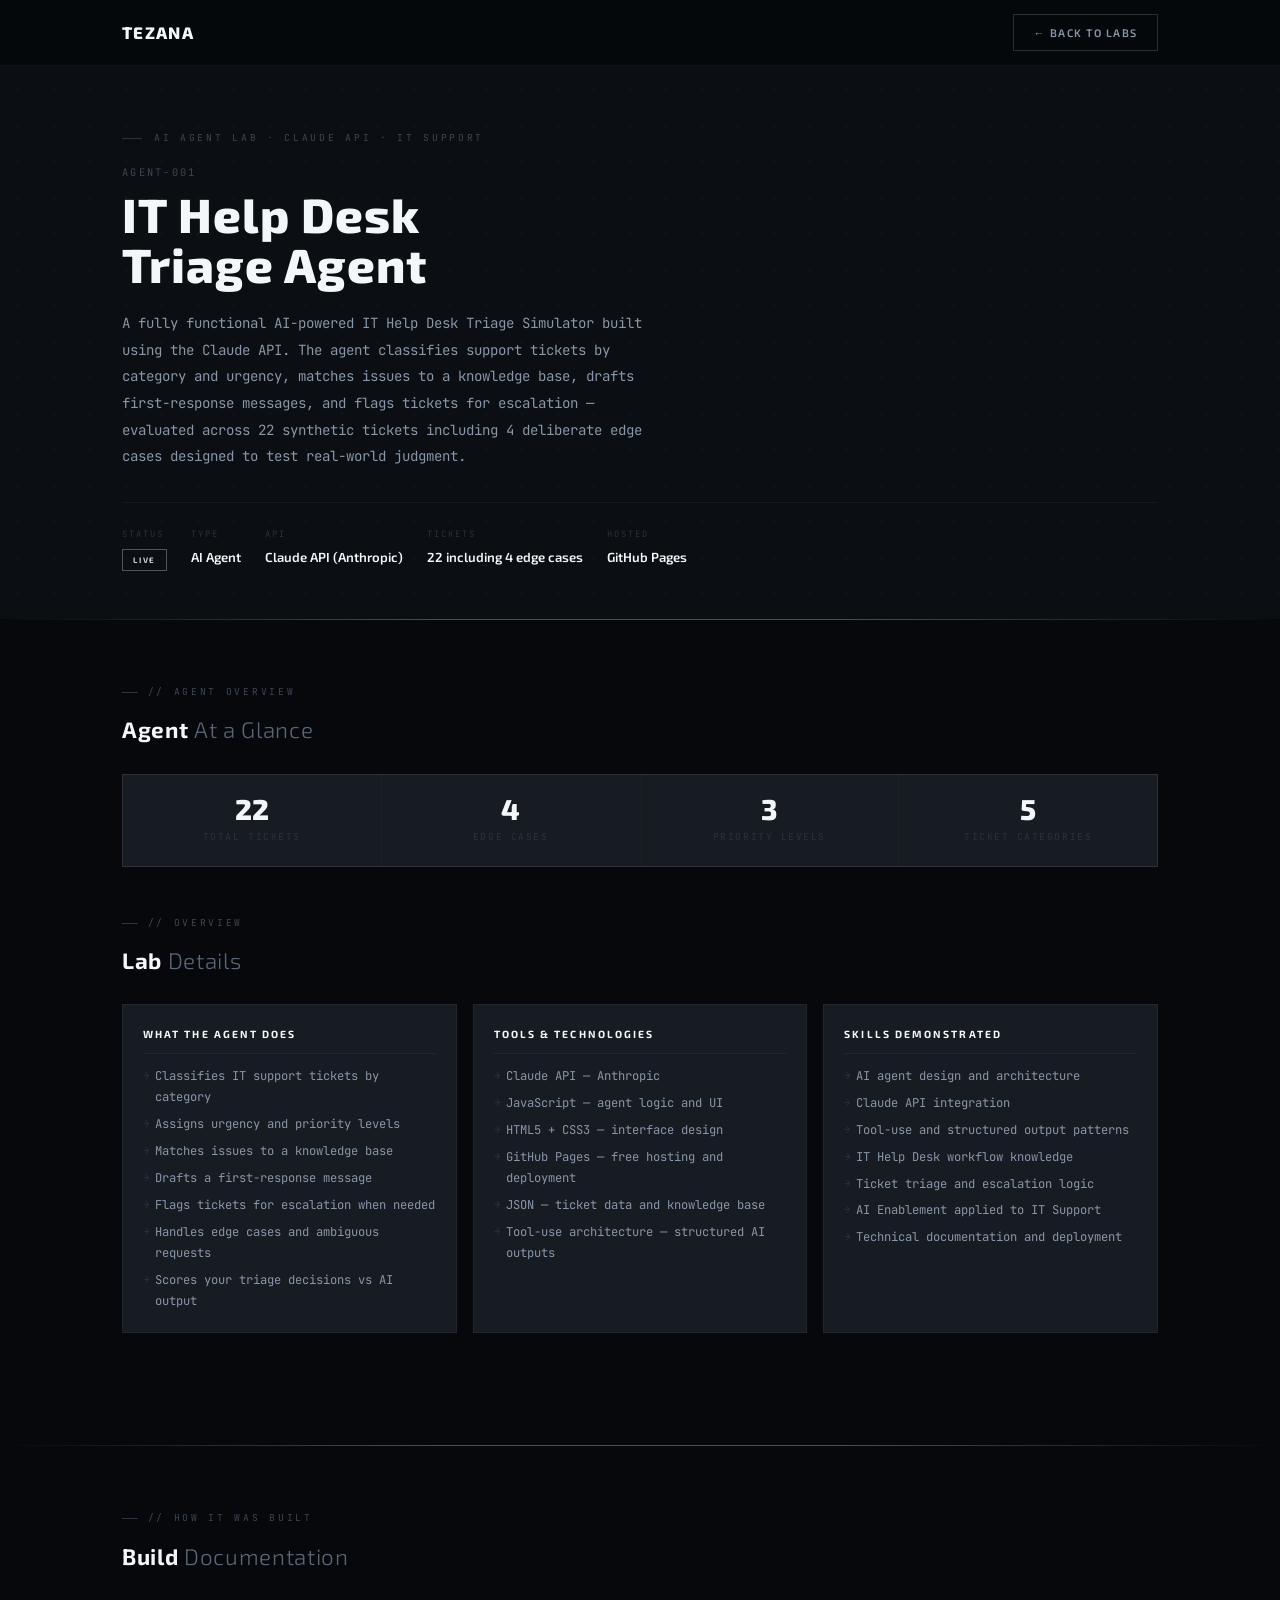
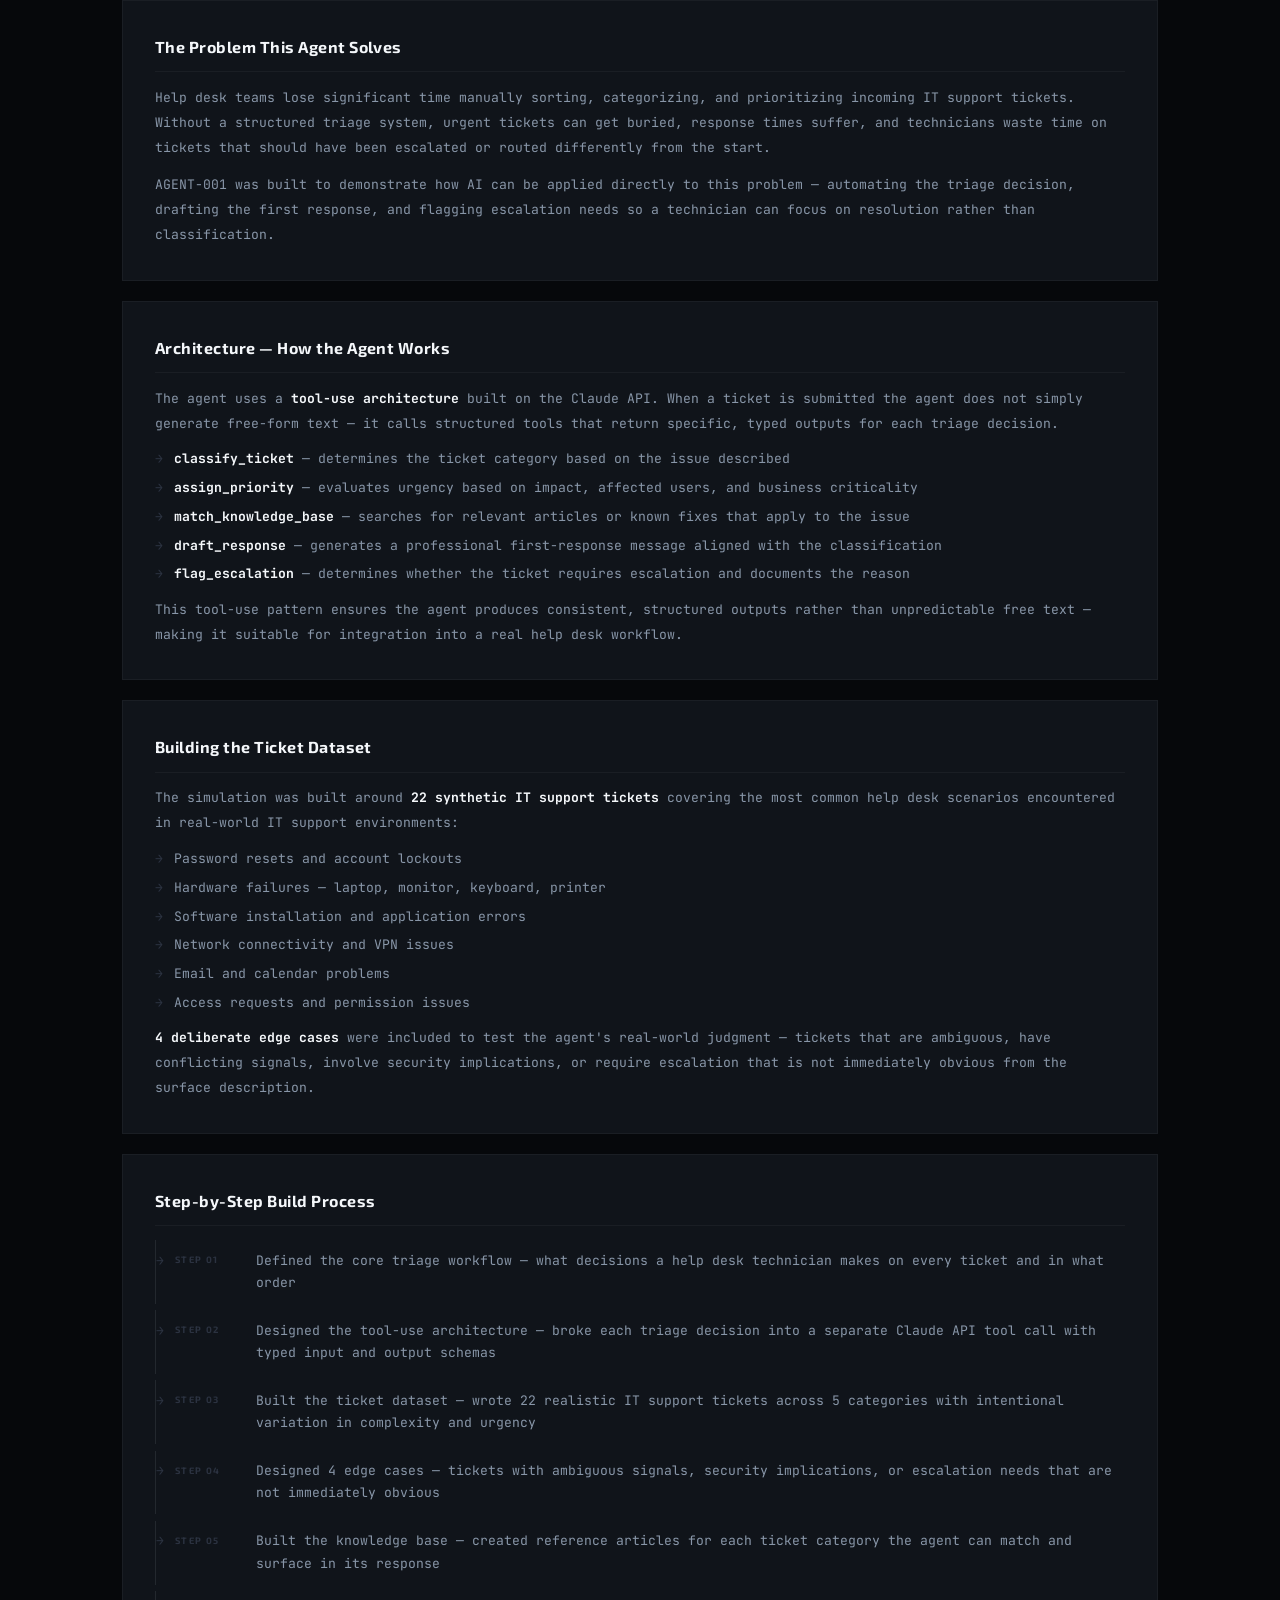
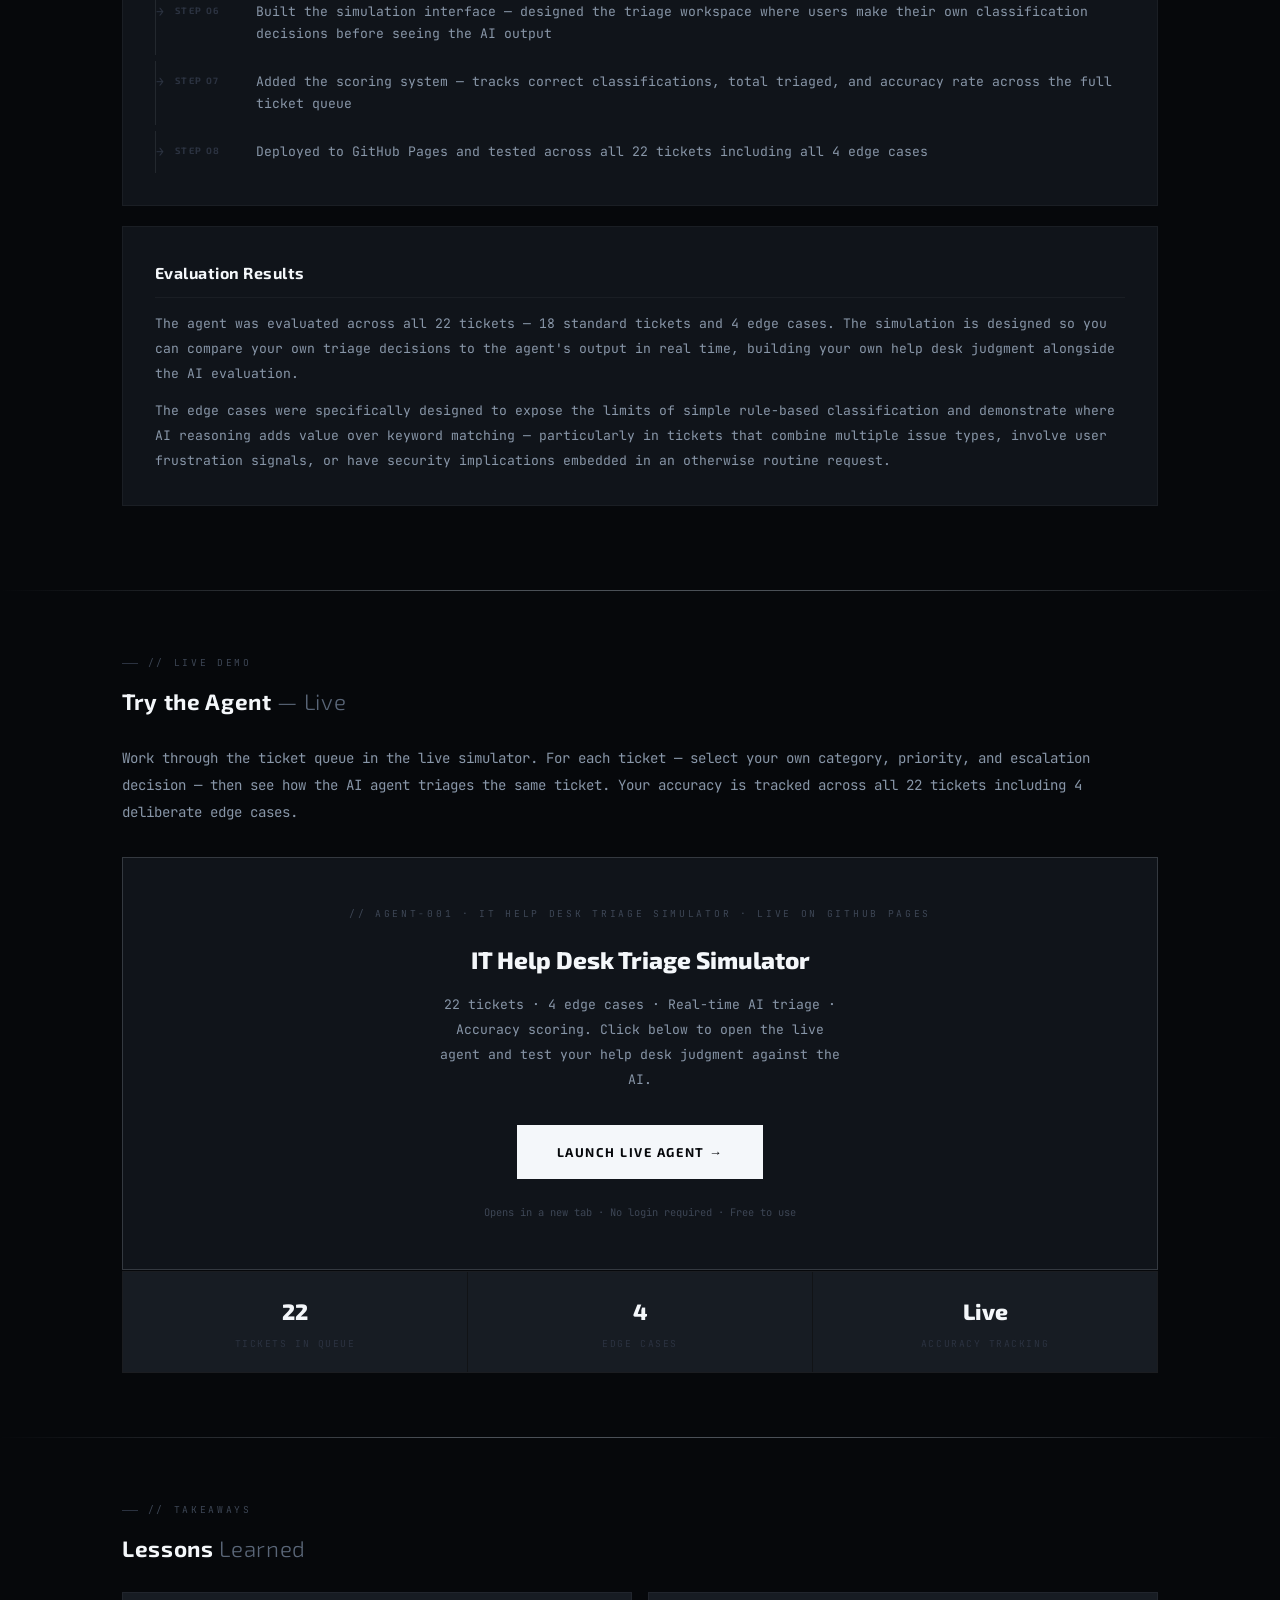
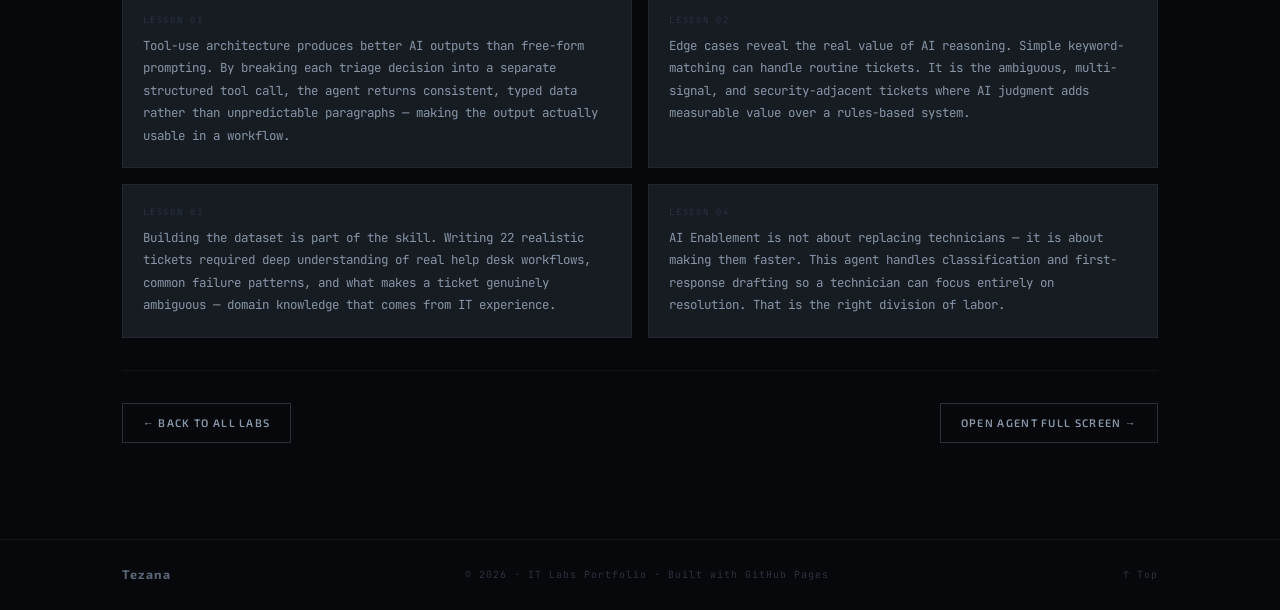
==== commit c9a78970: "Enhance live demo section with updated content Updated the description and layout of the live demo s" ====
--- a/agent-001.html
+++ b/agent-001.html
@@ -352,21 +352,34 @@
   <div class="wrap">
     <div class="eyebrow">// Live Demo</div>
     <h2 class="sec-title">Try the Agent <span>— Live</span></h2>
-    <p style="font-size:.88rem;color:var(--silver);margin-bottom:1.5rem;line-height:1.9">
-      Work through the ticket queue below. For each ticket — select your own category, priority, and escalation decision — then see how the AI agent triages the same ticket. Your accuracy is tracked across all 22 tickets.
+    <p style="font-size:.88rem;color:var(--silver);margin-bottom:2rem;line-height:1.9">
+      Work through the ticket queue in the live simulator. For each ticket — select your own category, priority, and escalation decision — then see how the AI agent triages the same ticket. Your accuracy is tracked across all 22 tickets including 4 deliberate edge cases.
     </p>
 
-    <div class="agent-wrap reveal">
-      <iframe
-        src="https://tezana.github.io/agent-001.html"
-        title="AGENT-001 — IT Help Desk Triage Simulator"
-        allow="clipboard-write"
-        loading="lazy">
-      </iframe>
-    </div>
-    <div class="agent-label">
-      <span>// AGENT-001 — IT Help Desk Triage Simulator — Live on GitHub Pages</span>
-      <a href="https://tezana.github.io/agent-001.html" target="_blank" rel="noopener">Open full screen →</a>
+    <div class="reveal" style="background:var(--deep);border:1px solid var(--b2);padding:3rem 2rem;text-align:center">
+      <div style="font-family:var(--fm);font-size:.6rem;letter-spacing:.28em;text-transform:uppercase;color:var(--dim);margin-bottom:1rem">// AGENT-001 · IT Help Desk Triage Simulator · Live on GitHub Pages</div>
+      <div style="font-family:var(--fh);font-size:1.5rem;font-weight:800;color:var(--white);margin-bottom:.75rem">IT Help Desk Triage Simulator</div>
+      <p style="font-size:.82rem;color:var(--silver);max-width:50ch;margin:0 auto 2rem;line-height:1.9">22 tickets · 4 edge cases · Real-time AI triage · Accuracy scoring. Click below to open the live agent and test your help desk judgment against the AI.</p>
+      <a href="https://tezana.github.io/agent-001.html" target="_blank" rel="noopener"
+        style="display:inline-flex;align-items:center;gap:.75rem;font-family:var(--fh);font-size:.8rem;font-weight:700;letter-spacing:.12em;text-transform:uppercase;padding:1rem 2.5rem;background:var(--white);color:var(--void);border:none;cursor:pointer;transition:opacity .2s;text-decoration:none">
+        Launch Live Agent →
+      </a>
+      <div style="margin-top:1.5rem;font-family:var(--fm);font-size:.65rem;color:var(--dim)">Opens in a new tab · No login required · Free to use</div>
+    </div>
+
+    <div style="display:grid;grid-template-columns:repeat(3,1fr);gap:1px;background:var(--b0);border:1px solid var(--b0);margin-top:1px">
+      <div style="background:var(--coal);padding:1.25rem;text-align:center">
+        <div style="font-family:var(--fh);font-size:1.4rem;font-weight:800;color:var(--white);margin-bottom:.25rem">22</div>
+        <div style="font-size:.6rem;letter-spacing:.16em;text-transform:uppercase;color:var(--steel)">Tickets in Queue</div>
+      </div>
+      <div style="background:var(--coal);padding:1.25rem;text-align:center">
+        <div style="font-family:var(--fh);font-size:1.4rem;font-weight:800;color:var(--white);margin-bottom:.25rem">4</div>
+        <div style="font-size:.6rem;letter-spacing:.16em;text-transform:uppercase;color:var(--steel)">Edge Cases</div>
+      </div>
+      <div style="background:var(--coal);padding:1.25rem;text-align:center">
+        <div style="font-family:var(--fh);font-size:1.4rem;font-weight:800;color:var(--white);margin-bottom:.25rem">Live</div>
+        <div style="font-size:.6rem;letter-spacing:.16em;text-transform:uppercase;color:var(--steel)">Accuracy Tracking</div>
+      </div>
     </div>
 
   </div>
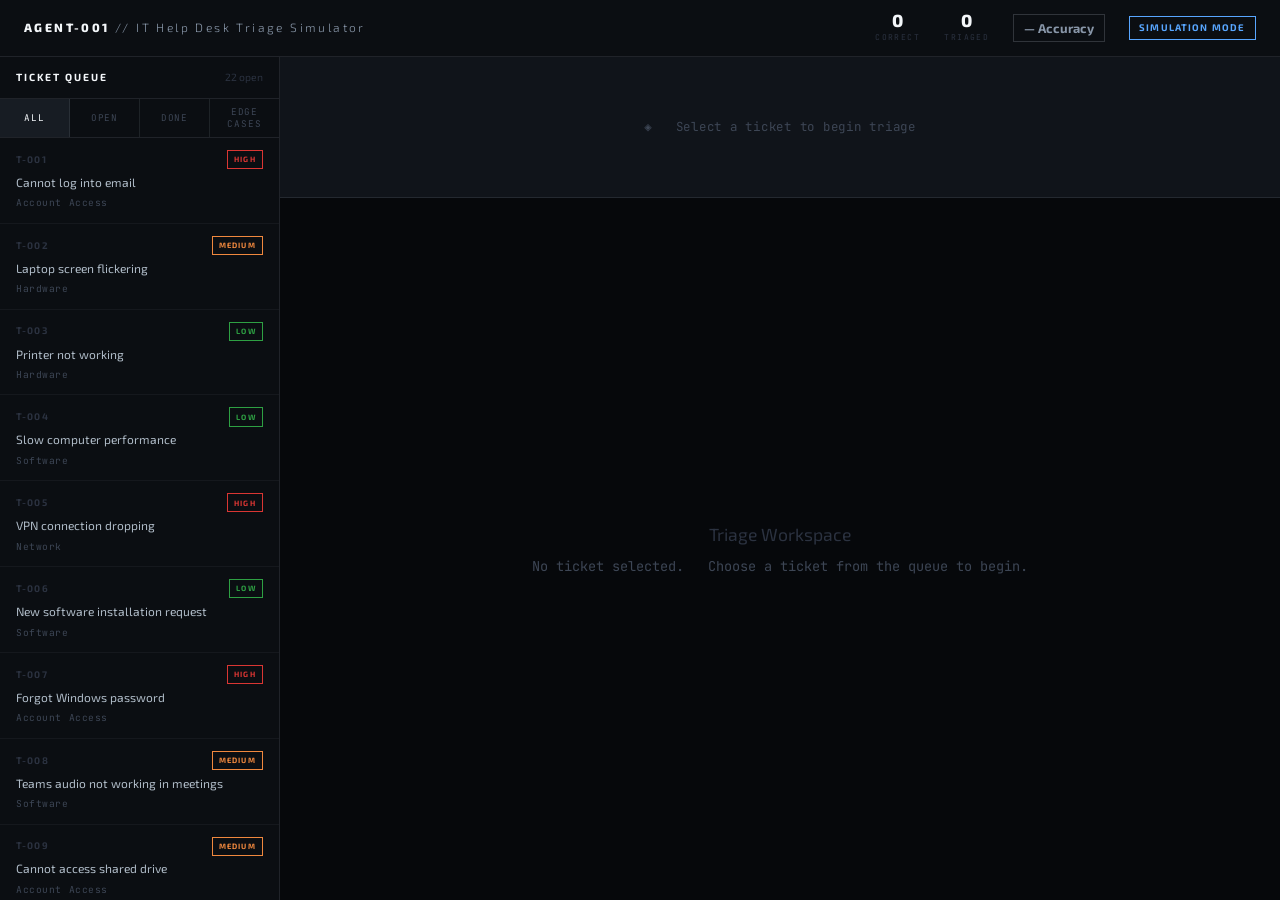
==== commit 52dd1d07: "Update print statement from 'Hello' to 'Goodbye'" ====
--- a/agent-001.html
+++ b/agent-001.html
@@ -1,445 +1,566 @@
 <!DOCTYPE html>
 <html lang="en">
 <head>
-  <meta charset="UTF-8"/>
-  <meta name="viewport" content="width=device-width, initial-scale=1.0"/>
-  <title>AGENT-001 | IT Help Desk Triage Agent | Tezana</title>
-  <link rel="preconnect" href="https://fonts.googleapis.com">
-  <link href="https://fonts.googleapis.com/css2?family=Exo+2:wght@300;400;600;700;800&family=JetBrains+Mono:wght@300;400;500&display=swap" rel="stylesheet">
+<meta charset="UTF-8"/>
+<meta name="viewport" content="width=device-width, initial-scale=1.0"/>
+<title>AGENT-001 // IT Help Desk Triage Simulator</title>
+<link rel="preconnect" href="https://fonts.googleapis.com">
+<link href="https://fonts.googleapis.com/css2?family=Exo+2:wght@300;400;600;700;800&family=JetBrains+Mono:wght@300;400;500&display=swap" rel="stylesheet">
 <style>
 *,*::before,*::after{box-sizing:border-box;margin:0;padding:0}
-html{scroll-behavior:smooth}
+html,body{height:100%}
 :root{
   --void:#06080b;--abyss:#0b0e12;--deep:#10141a;--coal:#171c23;
   --gun:#1f252e;--steel:#2b3240;--dim:#3d4655;--mid:#5a6678;
   --silver:#8896a8;--mist:#b0bcc8;--fog:#cdd5de;--white:#f4f7fa;
   --b0:rgba(176,188,200,.06);--b1:rgba(176,188,200,.12);
   --b2:rgba(176,188,200,.22);--b3:rgba(176,188,200,.40);
+  --green:#2ea043;--green-t:#0d2818;
+  --yellow:#f0883e;--yellow-t:#2a1a08;
+  --red:#da3633;--red-t:#2d0f0e;
+  --blue:#58a6ff;--blue-t:#0d1f3c;
   --fh:'Exo 2',sans-serif;--fm:'JetBrains Mono',monospace;
-  --nav:66px;--max:1100px;
-}
-body{background:var(--void);color:var(--mist);font-family:var(--fm);font-size:.875rem;line-height:1.75;overflow-x:hidden}
-a{color:inherit;text-decoration:none}
-img{display:block;max-width:100%;border-radius:2px}
-::-webkit-scrollbar{width:4px}
-::-webkit-scrollbar-track{background:var(--abyss)}
+}
+body{background:var(--void);color:var(--mist);font-family:var(--fm);font-size:.85rem;line-height:1.6;display:flex;flex-direction:column;min-height:100vh;overflow-x:hidden}
+
+/* ── HEADER ── */
+header{background:var(--abyss);border-bottom:1px solid var(--b1);padding:.75rem 1.5rem;display:flex;align-items:center;justify-content:space-between;flex-shrink:0;position:sticky;top:0;z-index:100}
+.hdr-left{display:flex;align-items:center;gap:1rem}
+.agent-id{font-family:var(--fh);font-size:.75rem;font-weight:800;letter-spacing:.2em;color:var(--white)}
+.agent-id span{color:var(--silver);font-weight:300}
+.hdr-right{display:flex;align-items:center;gap:1.5rem}
+.score-item{display:flex;flex-direction:column;align-items:center;gap:.1rem}
+.score-num{font-family:var(--fh);font-size:1.1rem;font-weight:800;color:var(--white);line-height:1}
+.score-lbl{font-size:.5rem;letter-spacing:.18em;text-transform:uppercase;color:var(--steel)}
+.accuracy{font-family:var(--fh);font-size:.8rem;font-weight:700;padding:.2rem .6rem;border:1px solid var(--b2);color:var(--silver)}
+
+/* ── LAYOUT ── */
+.app{display:grid;grid-template-columns:280px 1fr;flex:1;min-height:0;height:calc(100vh - 53px)}
+
+/* ── QUEUE PANEL ── */
+.queue-panel{border-right:1px solid var(--b1);display:flex;flex-direction:column;overflow:hidden;background:var(--abyss)}
+.queue-header{padding:.75rem 1rem;border-bottom:1px solid var(--b1);display:flex;align-items:center;justify-content:space-between;flex-shrink:0}
+.queue-title{font-family:var(--fh);font-size:.65rem;font-weight:700;letter-spacing:.18em;text-transform:uppercase;color:var(--white)}
+.queue-count{font-family:var(--fh);font-size:.65rem;color:var(--steel)}
+.filters{display:flex;gap:0;border-bottom:1px solid var(--b1);flex-shrink:0}
+.filter-btn{flex:1;padding:.45rem .5rem;font-family:var(--fm);font-size:.58rem;letter-spacing:.1em;text-transform:uppercase;color:var(--dim);background:transparent;border:none;border-right:1px solid var(--b1);cursor:pointer;transition:all .15s}
+.filter-btn:last-child{border-right:none}
+.filter-btn.active{color:var(--white);background:var(--coal)}
+.filter-btn:hover:not(.active){color:var(--silver);background:var(--b0)}
+.queue-list{overflow-y:auto;flex:1}
+.ticket-item{padding:.75rem 1rem;border-bottom:1px solid var(--b0);cursor:pointer;transition:background .15s;display:flex;flex-direction:column;gap:.3rem}
+.ticket-item:hover{background:var(--b0)}
+.ticket-item.active{background:var(--coal);border-left:2px solid var(--silver)}
+.ticket-item.done{opacity:.55}
+.ti-top{display:flex;align-items:center;justify-content:space-between;gap:.5rem}
+.ti-id{font-family:var(--fh);font-size:.6rem;font-weight:700;letter-spacing:.12em;color:var(--steel)}
+.ti-badge{font-family:var(--fh);font-size:.48rem;font-weight:700;letter-spacing:.14em;text-transform:uppercase;padding:.15rem .4rem;border:1px solid currentColor}
+.ti-title{font-size:.75rem;color:var(--mist);line-height:1.4;font-family:var(--fh)}
+.ti-cat{font-size:.6rem;color:var(--dim);letter-spacing:.06em}
+.badge-high{color:var(--red)}
+.badge-medium{color:var(--yellow)}
+.badge-low{color:var(--green)}
+.badge-edge{color:var(--blue)}
+.badge-done{color:var(--silver)}
+
+/* ── MAIN AREA ── */
+.main-area{display:flex;flex-direction:column;overflow:hidden}
+
+/* ── TICKET DETAIL ── */
+.ticket-detail{border-bottom:1px solid var(--b1);padding:1.25rem 1.5rem;flex-shrink:0;background:var(--deep)}
+.detail-empty{color:var(--dim);font-size:.78rem;display:flex;align-items:center;justify-content:center;height:100px;letter-spacing:.06em}
+.detail-header{display:flex;align-items:flex-start;justify-content:space-between;gap:1rem;margin-bottom:.75rem}
+.detail-id{font-family:var(--fm);font-size:.6rem;letter-spacing:.2em;color:var(--steel)}
+.detail-title{font-family:var(--fh);font-size:1rem;font-weight:700;color:var(--white);margin:.2rem 0 .5rem}
+.detail-meta{display:flex;gap:1rem;font-size:.65rem;color:var(--silver)}
+.detail-meta span b{color:var(--mist)}
+.detail-body{font-size:.82rem;line-height:1.8;color:var(--silver);margin-top:.75rem;padding-top:.75rem;border-top:1px solid var(--b0)}
+.edge-flag{display:inline-flex;align-items:center;gap:.4rem;font-family:var(--fh);font-size:.55rem;font-weight:700;letter-spacing:.16em;text-transform:uppercase;padding:.2rem .6rem;border:1px solid var(--blue);color:var(--blue);margin-top:.5rem}
+
+/* ── TRIAGE WORKSPACE ── */
+.triage-area{flex:1;overflow-y:auto;padding:1.25rem 1.5rem;display:flex;flex-direction:column;gap:1.25rem}
+.triage-empty{display:flex;align-items:center;justify-content:center;flex:1;flex-direction:column;gap:.5rem;color:var(--dim)}
+.triage-empty .big{font-family:var(--fh);font-size:1.1rem;color:var(--steel)}
+.triage-section-title{font-family:var(--fh);font-size:.6rem;font-weight:700;letter-spacing:.2em;text-transform:uppercase;color:var(--steel);margin-bottom:.6rem}
+.choice-grid{display:grid;grid-template-columns:repeat(3,1fr);gap:.5rem}
+.choice-btn{padding:.6rem .75rem;background:var(--coal);border:1px solid var(--b1);color:var(--silver);font-family:var(--fh);font-size:.72rem;cursor:pointer;transition:all .15s;text-align:left}
+.choice-btn:hover{border-color:var(--b3);color:var(--white);background:var(--gun)}
+.choice-btn.selected{border-color:var(--silver);color:var(--white);background:var(--gun)}
+.choice-btn.correct{border-color:var(--green);color:var(--green);background:var(--green-t)}
+.choice-btn.wrong{border-color:var(--red);color:var(--red);background:var(--red-t)}
+.escalate-row{display:flex;gap:.5rem}
+.escalate-row .choice-btn{flex:1}
+.submit-btn{padding:.75rem 1.5rem;background:var(--white);color:var(--void);font-family:var(--fh);font-size:.75rem;font-weight:700;letter-spacing:.1em;text-transform:uppercase;border:none;cursor:pointer;transition:opacity .2s;align-self:flex-start}
+.submit-btn:hover{opacity:.85}
+.submit-btn:disabled{opacity:.35;cursor:not-allowed}
+
+/* ── RESULT PANEL ── */
+.result-panel{background:var(--coal);border:1px solid var(--b1);padding:1.25rem}
+.result-title{font-family:var(--fh);font-size:.65rem;font-weight:700;letter-spacing:.18em;text-transform:uppercase;color:var(--white);margin-bottom:1rem;padding-bottom:.6rem;border-bottom:1px solid var(--b0)}
+.result-grid{display:grid;grid-template-columns:1fr 1fr;gap:.75rem;margin-bottom:1rem}
+.result-item{display:flex;flex-direction:column;gap:.25rem}
+.result-label{font-size:.58rem;letter-spacing:.14em;text-transform:uppercase;color:var(--steel)}
+.result-yours{font-family:var(--fh);font-size:.8rem;color:var(--silver)}
+.result-ai{font-family:var(--fh);font-size:.8rem;font-weight:700}
+.result-match{color:var(--green)}
+.result-miss{color:var(--red)}
+.result-response{margin-top:.75rem;padding:.75rem;background:var(--deep);border-left:2px solid var(--b2);font-size:.78rem;line-height:1.8;color:var(--silver)}
+.result-response strong{color:var(--white);display:block;margin-bottom:.35rem;font-family:var(--fh);font-size:.65rem;letter-spacing:.1em;text-transform:uppercase}
+.next-btn{margin-top:.75rem;padding:.6rem 1.25rem;background:transparent;border:1px solid var(--b2);color:var(--silver);font-family:var(--fh);font-size:.7rem;font-weight:600;letter-spacing:.1em;text-transform:uppercase;cursor:pointer;transition:all .2s}
+.next-btn:hover{border-color:var(--b3);color:var(--white);background:var(--gun)}
+
+/* ── RESOLUTION NOTES ── */
+.notes-area{width:100%;min-height:90px;background:var(--coal);border:1px solid var(--b1);color:var(--mist);font-family:var(--fm);font-size:.8rem;padding:.75rem;resize:vertical;line-height:1.7;transition:border-color .2s;outline:none}
+.notes-area::placeholder{color:var(--dim)}
+.notes-area:focus{border-color:var(--b3)}
+.notes-area:disabled{opacity:.5;resize:none}
+.notes-compare{display:grid;grid-template-columns:1fr 1fr;gap:.75rem;margin-top:.75rem}
+.notes-col{display:flex;flex-direction:column;gap:.4rem}
+.notes-col-title{font-family:var(--fh);font-size:.55rem;font-weight:700;letter-spacing:.18em;text-transform:uppercase;color:var(--steel);padding-bottom:.35rem;border-bottom:1px solid var(--b0)}
+.notes-col-body{font-size:.78rem;line-height:1.8;color:var(--silver);padding:.6rem;background:var(--deep);border:1px solid var(--b0)}
+.notes-col-body.yours{border-color:var(--b1)}
+.notes-col-body.ai{border-color:var(--green);color:var(--mist)}
+::-webkit-scrollbar{width:3px}
+::-webkit-scrollbar-track{background:transparent}
 ::-webkit-scrollbar-thumb{background:var(--steel);border-radius:2px}
-.wrap{max-width:var(--max);margin:0 auto;padding:0 2rem}
-.sec{padding:4rem 0}
-.ruled{height:1px;background:linear-gradient(90deg,transparent,var(--b3) 35%,var(--b3) 65%,transparent)}
-
-/* NAV */
-#nav{position:fixed;top:0;left:0;right:0;z-index:600;height:var(--nav);background:rgba(6,8,11,.92);backdrop-filter:blur(24px);border-bottom:1px solid var(--b0);display:flex;align-items:center;transition:border-color .3s,box-shadow .3s}
-#nav.scrolled{border-bottom-color:var(--b2);box-shadow:0 4px 32px rgba(0,0,0,.55)}
-#nav .wrap{display:flex;align-items:center;justify-content:space-between;width:100%}
-.nav-logo{font-family:var(--fh);font-size:1.05rem;font-weight:800;letter-spacing:.08em;color:var(--white)}
-.back-btn{display:inline-flex;align-items:center;gap:.5rem;font-family:var(--fh);font-size:.68rem;font-weight:600;letter-spacing:.14em;text-transform:uppercase;padding:.5rem 1.2rem;border:1px solid var(--b2);color:var(--silver);background:transparent;transition:all .2s}
-.back-btn:hover{border-color:var(--b3);color:var(--white);background:var(--gun)}
-
-/* HERO */
-#hero{padding-top:calc(var(--nav) + 4rem);padding-bottom:3rem;background:var(--abyss);position:relative;overflow:hidden}
-#hero::before{content:'';position:absolute;inset:0;background-image:radial-gradient(circle,rgba(176,188,200,.04) 1px,transparent 1px);background-size:36px 36px;pointer-events:none}
-.lab-eyebrow{display:flex;align-items:center;gap:.75rem;font-family:var(--fm);font-size:.6rem;letter-spacing:.28em;text-transform:uppercase;color:var(--dim);margin-bottom:1rem}
-.lab-eyebrow::before{content:'';width:20px;height:1px;background:var(--steel)}
-.lab-num{font-family:var(--fm);font-size:.65rem;letter-spacing:.22em;color:var(--dim);margin-bottom:.5rem}
-h1.lab-title{font-family:var(--fh);font-size:clamp(1.8rem,4vw,3rem);font-weight:800;color:var(--white);line-height:1.05;letter-spacing:.02em;margin-bottom:1.25rem}
-.lab-desc{font-size:.88rem;line-height:1.9;color:var(--silver);max-width:65ch;margin-bottom:2rem}
-.meta-row{display:flex;flex-wrap:wrap;gap:1.5rem;padding-top:1.5rem;border-top:1px solid var(--b0)}
-.meta-item{display:flex;flex-direction:column;gap:.2rem}
-.meta-label{font-size:.55rem;letter-spacing:.22em;text-transform:uppercase;color:var(--steel)}
-.meta-value{font-family:var(--fh);font-size:.82rem;font-weight:600;color:var(--white)}
-.badge{display:inline-block;font-family:var(--fh);font-size:.5rem;font-weight:700;letter-spacing:.2em;text-transform:uppercase;padding:.22rem .65rem;border:1px solid currentColor;line-height:1.6}
-.b-done{color:var(--fog);border-color:rgba(205,213,222,.35)}
-
-/* EYEBROW + TITLE */
-.eyebrow{font-family:var(--fm);font-size:.6rem;letter-spacing:.28em;text-transform:uppercase;color:var(--dim);display:flex;align-items:center;gap:.6rem;margin-bottom:.6rem}
-.eyebrow::before{content:'';width:16px;height:1px;background:var(--steel)}
-.sec-title{font-family:var(--fh);font-size:1.4rem;font-weight:700;color:var(--white);letter-spacing:.03em;margin-bottom:1.5rem}
-.sec-title span{color:var(--mid);font-weight:300}
-
-/* INFO CARDS */
-.info-grid{display:grid;grid-template-columns:repeat(3,1fr);gap:1rem;margin-bottom:3rem}
-.info-card{background:var(--coal);border:1px solid var(--b0);padding:1.25rem;transition:border-color .2s}
-.info-card:hover{border-color:var(--b1)}
-.info-card-title{font-family:var(--fh);font-size:.65rem;font-weight:700;letter-spacing:.2em;text-transform:uppercase;color:var(--white);padding-bottom:.6rem;margin-bottom:.75rem;border-bottom:1px solid var(--b0)}
-.info-card ul{list-style:none;display:flex;flex-direction:column;gap:.35rem}
-.info-card ul li{font-size:.76rem;color:var(--silver);padding-left:.75rem;position:relative}
-.info-card ul li::before{content:'→';position:absolute;left:0;color:var(--steel);font-size:.65rem}
-
-/* STAT CARDS */
-.stat-grid{display:grid;grid-template-columns:repeat(4,1fr);gap:1px;background:var(--b1);border:1px solid var(--b1);margin-bottom:3rem}
-.stat-card{background:var(--coal);padding:1.25rem;text-align:center;transition:background .2s}
-.stat-card:hover{background:var(--gun)}
-.stat-num{font-family:var(--fh);font-size:1.8rem;font-weight:800;color:var(--white);line-height:1;margin-bottom:.35rem}
-.stat-label{font-size:.6rem;letter-spacing:.16em;text-transform:uppercase;color:var(--steel)}
-
-/* WRITE-UP BLOCKS */
-.writeup-block{background:var(--deep);border:1px solid var(--b0);padding:2rem;margin-bottom:1.25rem;transition:border-color .2s}
-.writeup-block:hover{border-color:var(--b1)}
-.writeup-block h3{font-family:var(--fh);font-size:1rem;font-weight:700;color:var(--white);margin-bottom:.85rem;letter-spacing:.03em;padding-bottom:.65rem;border-bottom:1px solid var(--b0)}
-.writeup-block p{font-size:.82rem;line-height:1.9;color:var(--silver);margin-bottom:.75rem}
-.writeup-block p:last-child{margin-bottom:0}
-.writeup-block ul{list-style:none;display:flex;flex-direction:column;gap:.4rem;margin-top:.5rem}
-.writeup-block ul li{font-size:.82rem;color:var(--silver);padding-left:1.2rem;position:relative;line-height:1.7}
-.writeup-block ul li::before{content:'→';position:absolute;left:0;color:var(--steel)}
-
-/* STEP LIST */
-.step-list{list-style:none;display:flex;flex-direction:column;gap:.4rem}
-.step-list li{display:flex;gap:1rem;align-items:flex-start;font-size:.82rem;color:var(--silver);padding:.6rem .75rem;border-left:1px solid var(--b1);transition:background .2s}
-.step-list li:hover{background:var(--coal);border-color:var(--b2)}
-.step-num{font-family:var(--fh);font-size:.58rem;font-weight:700;letter-spacing:.14em;color:var(--steel);white-space:nowrap;padding-top:.15rem;min-width:65px}
-
-/* AGENT EMBED */
-.agent-wrap{
-  border:1px solid var(--b2);
-  position:relative;
-  overflow:hidden;
-  background:var(--coal);
-  margin-bottom:.5rem;
-}
-.agent-wrap::before,.agent-wrap::after{
-  content:'';position:absolute;width:20px;height:20px;z-index:3;pointer-events:none
-}
-.agent-wrap::before{top:0;left:0;border-top:1px solid var(--steel);border-left:1px solid var(--steel)}
-.agent-wrap::after{bottom:0;right:0;border-bottom:1px solid var(--steel);border-right:1px solid var(--steel)}
-.agent-wrap iframe{
-  width:100%;
-  height:700px;
-  border:none;
-  display:block;
-}
-.agent-label{
-  font-family:var(--fm);font-size:.58rem;letter-spacing:.16em;
-  text-transform:uppercase;color:var(--dim);
-  padding:.5rem .75rem;background:var(--coal);
-  border:1px solid var(--b0);border-top:0;
-  margin-bottom:2rem;
-  display:flex;justify-content:space-between;align-items:center;
-}
-.agent-label a{
-  color:var(--silver);text-decoration:none;
-  transition:color .2s;font-size:.58rem;
-}
-.agent-label a:hover{color:var(--white)}
-
-/* LESSONS */
-.lessons-grid{display:grid;grid-template-columns:repeat(2,1fr);gap:1rem}
-.lesson-card{background:var(--coal);border:1px solid var(--b0);padding:1.25rem;transition:border-color .2s}
-.lesson-card:hover{border-color:var(--b1)}
-.lesson-num{font-family:var(--fm);font-size:.55rem;letter-spacing:.2em;color:var(--steel);margin-bottom:.4rem}
-.lesson-text{font-size:.78rem;line-height:1.8;color:var(--silver)}
-
-/* LAB NAV */
-.lab-nav{display:flex;justify-content:space-between;align-items:center;padding:2rem 0;border-top:1px solid var(--b0)}
-.lab-nav a{display:inline-flex;align-items:center;gap:.5rem;font-family:var(--fh);font-size:.68rem;font-weight:600;letter-spacing:.12em;text-transform:uppercase;padding:.6rem 1.25rem;border:1px solid var(--b2);color:var(--silver);transition:all .2s}
-.lab-nav a:hover{border-color:var(--b3);color:var(--white);background:var(--gun)}
-
-/* FOOTER */
-footer{border-top:1px solid var(--b0);padding:1.5rem 0}
-footer .wrap{display:flex;justify-content:space-between;align-items:center;font-size:.62rem;letter-spacing:.1em;color:var(--steel)}
-footer a{transition:color .2s}
-footer a:hover{color:var(--white)}
-.f-brand{font-family:var(--fh);font-size:.78rem;font-weight:700;color:var(--mid)}
-
-/* REVEAL */
-.reveal{opacity:0;transform:translateY(20px);transition:opacity .65s ease,transform .65s ease}
-.reveal.on{opacity:1;transform:none}
-
-/* RESPONSIVE */
-@media(max-width:768px){
-  .info-grid{grid-template-columns:1fr}
-  .stat-grid{grid-template-columns:repeat(2,1fr)}
-  .lessons-grid{grid-template-columns:1fr}
-  .agent-wrap iframe{height:550px}
-  .lab-nav{flex-direction:column;gap:1rem;text-align:center}
-  footer .wrap{flex-direction:column;gap:.5rem;text-align:center}
-}
-@media(max-width:480px){
-  .wrap{padding:0 1.2rem}
-  .sec{padding:3rem 0}
-  .stat-grid{grid-template-columns:1fr 1fr}
-  .agent-wrap iframe{height:480px}
+
+/* ── RESPONSIVE ── */
+@media(max-width:700px){
+  .app{grid-template-columns:1fr;height:auto}
+  .queue-panel{height:300px}
+  .main-area{min-height:500px}
+  .hdr-right{gap:.75rem}
+  .choice-grid{grid-template-columns:repeat(2,1fr)}
 }
 </style>
 </head>
 <body>
 
-<!-- NAV -->
-<nav id="nav">
-  <div class="wrap">
-    <a href="index.html" class="nav-logo">TEZANA</a>
-    <a href="index.html#labs" class="back-btn">← Back to Labs</a>
+<!-- HEADER -->
+<header>
+  <div class="hdr-left">
+    <div class="agent-id">AGENT-001 <span>// IT Help Desk Triage Simulator</span></div>
   </div>
-</nav>
-
-<!-- HERO -->
-<section id="hero">
-  <div class="wrap">
-    <div class="lab-eyebrow">AI Agent Lab · Claude API · IT Support</div>
-    <div class="lab-num">AGENT-001</div>
-    <h1 class="lab-title">IT Help Desk<br>Triage Agent</h1>
-    <p class="lab-desc">
-      A fully functional AI-powered IT Help Desk Triage Simulator built using the
-      Claude API. The agent classifies support tickets by category and urgency,
-      matches issues to a knowledge base, drafts first-response messages, and flags
-      tickets for escalation — evaluated across 22 synthetic tickets including
-      4 deliberate edge cases designed to test real-world judgment.
-    </p>
-    <div class="meta-row">
-      <div class="meta-item">
-        <span class="meta-label">Status</span>
-        <span><span class="badge b-done">Live</span></span>
+  <div class="hdr-right">
+    <div class="score-item">
+      <div class="score-num" id="scoreCorrect">0</div>
+      <div class="score-lbl">Correct</div>
+    </div>
+    <div class="score-item">
+      <div class="score-num" id="scoreTotal">0</div>
+      <div class="score-lbl">Triaged</div>
+    </div>
+    <div class="accuracy" id="scoreAccuracy">— Accuracy</div>
+    <div class="score-item" style="font-family:var(--fh);font-size:.6rem;font-weight:700;letter-spacing:.12em;color:var(--blue);border:1px solid var(--blue);padding:.2rem .6rem">SIMULATION MODE</div>
+  </div>
+</header>
+
+<!-- APP -->
+<div class="app">
+
+  <!-- QUEUE PANEL -->
+  <aside class="queue-panel">
+    <div class="queue-header">
+      <span class="queue-title">Ticket Queue</span>
+      <span class="queue-count" id="queueCount">22 open</span>
+    </div>
+    <div class="filters">
+      <button class="filter-btn active" data-filter="all">All</button>
+      <button class="filter-btn" data-filter="open">Open</button>
+      <button class="filter-btn" data-filter="done">Done</button>
+      <button class="filter-btn" data-filter="edge">Edge cases</button>
+    </div>
+    <div class="queue-list" id="queueList"></div>
+  </aside>
+
+  <!-- MAIN -->
+  <main class="main-area">
+
+    <!-- TICKET DETAIL -->
+    <div class="ticket-detail" id="ticketDetail">
+      <div class="detail-empty">◈ &nbsp; Select a ticket to begin triage</div>
+    </div>
+
+    <!-- TRIAGE WORKSPACE -->
+    <div class="triage-area" id="triageArea">
+      <div class="triage-empty">
+        <div class="big">Triage Workspace</div>
+        <div>No ticket selected. &nbsp; Choose a ticket from the queue to begin.</div>
       </div>
-      <div class="meta-item">
-        <span class="meta-label">Type</span>
-        <span class="meta-value">AI Agent</span>
+    </div>
+
+  </main>
+</div>
+
+<script>
+// ── TICKET DATA ──────────────────────────────────────────────────────
+const TICKETS = [
+  // STANDARD TICKETS
+  {id:'T-001',title:'Cannot log into email',cat:'Account Access',priority:'High',escalate:false,edge:false,
+   body:'User reports being locked out of their Outlook account since this morning. They have tried resetting their password twice but keep getting an error saying their account is temporarily suspended.',
+   response:'Thank you for reaching out. Your account has been temporarily locked due to multiple failed login attempts — this is an automatic security measure. I have initiated an account unlock which will take effect within 15 minutes. Please do not attempt to log in during this time. If you are still unable to access your account after 15 minutes, please call the help desk directly.'},
+  {id:'T-002',title:'Laptop screen flickering',cat:'Hardware',priority:'Medium',escalate:false,edge:false,
+   body:'My laptop screen has been flickering for the past two days. It happens randomly and sometimes the screen goes black for a few seconds before coming back. The laptop is about 3 years old.',
+   response:'I have logged your hardware issue. Screen flickering on a 3-year-old device often indicates a loose display cable or failing backlight. Please bring your laptop to the IT office for an in-person assessment. In the meantime, connecting an external monitor will allow you to continue working without interruption.'},
+  {id:'T-003',title:'Printer not working',cat:'Hardware',priority:'Low',escalate:false,edge:false,
+   body:'The shared printer on the 3rd floor has not been printing since yesterday afternoon. Multiple users are affected.',
+   response:'Thank you for reporting this. A shared printer affecting multiple users has been escalated to our hardware team. A technician will be dispatched to the 3rd floor within the hour. In the meantime, please use the printer on the 2nd floor as an alternative.'},
+  {id:'T-004',title:'Slow computer performance',cat:'Software',priority:'Low',escalate:false,edge:false,
+   body:'My computer has been running very slowly for the past week. It takes several minutes to open applications and sometimes freezes completely.',
+   response:'I have logged your performance issue. Slow performance is often caused by insufficient disk space, background processes, or outdated drivers. I will remotely schedule a maintenance session for your machine tonight to run cleanup tools, clear temp files, and check for updates. You will receive a confirmation once the session is complete.'},
+  {id:'T-005',title:'VPN connection dropping',cat:'Network',priority:'High',escalate:false,edge:false,
+   body:'My VPN keeps disconnecting every 10-15 minutes when I am working from home. This is preventing me from accessing internal systems and is severely impacting my work.',
+   response:'I understand this is significantly impacting your productivity. VPN instability of this pattern often points to a timeout configuration or a local network conflict. I am pushing updated VPN client settings to your device now. Please reconnect after 5 minutes. If the issue persists, I will escalate to our network team for a direct session.'},
+  {id:'T-006',title:'New software installation request',cat:'Software',priority:'Low',escalate:true,edge:false,
+   body:'I need Adobe Acrobat Pro installed on my machine for a project. My manager has approved this.',
+   response:'Thank you for your request. Software installation requests require formal approval from your manager through the IT request portal. Please have your manager submit a formal software request at [portal link]. Once approved, installation will be completed within 24 hours.'},
+  {id:'T-007',title:'Forgot Windows password',cat:'Account Access',priority:'High',escalate:false,edge:false,
+   body:'I have forgotten my Windows login password and cannot get into my computer. I need this resolved urgently as I have a meeting in an hour.',
+   response:'I have verified your identity through secondary authentication. A temporary password reset link has been sent to your recovery email. Please use it within the next 30 minutes. Once logged in, you will be prompted to create a new password. If you do not have access to your recovery email, please call the help desk immediately for emergency identity verification.'},
+  {id:'T-008',title:'Teams audio not working in meetings',cat:'Software',priority:'Medium',escalate:false,edge:false,
+   body:'I cannot hear others in Microsoft Teams meetings and they cannot hear me. My microphone and speakers work fine with other applications.',
+   response:'This is a known issue with certain Teams client versions and audio driver combinations. I will push a Teams client update and audio driver refresh to your machine now. Please restart Teams and your audio devices after the update completes in approximately 5 minutes. If the issue persists, please rejoin your next meeting using the phone dial-in option provided in the meeting invite.'},
+  {id:'T-009',title:'Cannot access shared drive',cat:'Account Access',priority:'Medium',escalate:false,edge:false,
+   body:'I cannot access the Marketing shared drive that I have always been able to access. I am getting a permissions error.',
+   response:'Permissions errors on shared drives typically result from a group membership change or account update. I have checked your account and your Marketing drive access appears to have been removed during last week\'s quarterly permission review. I am submitting a re-authorization request to your manager for approval. You will receive access confirmation within 4 business hours.'},
+  {id:'T-010',title:'Email attachments not sending',cat:'Software',priority:'Medium',escalate:false,edge:false,
+   body:'When I try to send emails with attachments larger than 5MB they fail. I receive an error that says delivery failed. This has been an issue for the past week.',
+   response:'Your mail server has a 10MB attachment size limit and attachments over 5MB may be triggering a secondary filtering rule. I have adjusted your outbound mail settings to allow attachments up to 10MB. Please use our internal file sharing platform for files larger than 10MB. The adjustment will take effect within 15 minutes.'},
+  {id:'T-011',title:'Keyboard not responding',cat:'Hardware',priority:'Medium',escalate:false,edge:false,
+   body:'My keyboard stopped working this morning. Some keys work but others do not respond at all. I have already tried restarting my computer.',
+   response:'A partially unresponsive keyboard after restart indicates a hardware failure rather than a driver issue. I will arrange a keyboard replacement to be delivered to your desk within the next 2 hours. In the meantime, you can connect to your machine remotely from another device using Remote Desktop, or use the on-screen keyboard by pressing Windows + U.'},
+  {id:'T-012',title:'Need access to HR system',cat:'Account Access',priority:'Low',escalate:true,edge:false,
+   body:'I am a new employee who started this week and I still have not been set up with access to the HR system. My onboarding checklist says this should have been done on day one.',
+   response:'Welcome to the team! New employee system access is provisioned through HR and typically processes within 48 hours of your start date. I can see your provisioning request is in the queue. If you have not received access by end of business today, please have your manager contact HR directly to escalate the provisioning request.'},
+  {id:'T-013',title:'Monitor not displaying correctly',cat:'Hardware',priority:'Low',escalate:false,edge:false,
+   body:'My second monitor is showing incorrect colors — everything looks washed out and the contrast is off. It was working fine until I installed a graphics driver update last week.',
+   response:'Driver updates sometimes reset display profiles. I will remotely roll back the graphics driver update and reinstall the previous stable version on your machine tonight. Please restart your computer tomorrow morning. If you need an immediate fix, right-click the desktop and select Display Settings, then adjust the color profile for your second monitor.'},
+  {id:'T-014',title:'Internet connection intermittent',cat:'Network',priority:'High',escalate:false,edge:false,
+   body:'My internet connection at my workstation keeps dropping every few minutes. Other people nearby do not seem to be having the same issue.',
+   response:'Intermittent connection affecting a single workstation points to a failing network cable or port issue rather than a broader network problem. I have flagged your wall port for inspection. Please try moving your ethernet cable to the adjacent port as a temporary fix. A network technician will visit your workstation within 2 hours to diagnose and replace the cable or port as needed.'},
+  {id:'T-015',title:'Application keeps crashing',cat:'Software',priority:'Medium',escalate:false,edge:false,
+   body:'The CRM application crashes every time I try to run the quarterly sales report. This has been happening for three days and is blocking my ability to complete my month-end reporting.',
+   response:'CRM report crashes on a specific report often indicate a data corruption issue or memory constraint. I have escalated this to the CRM application team with your report parameters. As a workaround, try running the report in smaller date ranges. The application team will contact you within 4 hours with a resolution or further instructions.'},
+  {id:'T-016',title:'Cannot print from Mac',cat:'Hardware',priority:'Low',escalate:false,edge:false,
+   body:'I recently got a new Mac laptop and I cannot get it to connect to the office printers. My previous Windows laptop worked fine.',
+   response:'Mac printer setup requires a different driver package than Windows. I am sending you the Mac printer setup guide and will remotely install the correct printer drivers on your machine. Please connect to the VPN and I will complete the configuration within 30 minutes.'},
+  {id:'T-017',title:'Two-factor authentication not working',cat:'Account Access',priority:'High',escalate:false,edge:false,
+   body:'My authenticator app codes are not working when I try to log in. I am getting an invalid code error every time even though I just registered the app last week.',
+   response:'Authenticator code failures are often caused by a time sync issue between your phone and the authentication server. Please open your authenticator app settings and manually trigger a time sync. If the issue persists, I will generate a bypass code and re-register your authenticator — please call the help desk to complete this process as it requires identity verification for security purposes.'},
+  {id:'T-018',title:'Webcam not recognized',cat:'Hardware',priority:'Low',escalate:false,edge:false,
+   body:'My USB webcam is not being recognized by my computer. Device Manager shows an unknown device with an error. I need this working for video calls.',
+   response:'Unknown device errors for USB webcams typically indicate a missing or corrupted driver. I am remotely pushing the correct webcam driver to your machine now. Please unplug and replug the webcam after the driver installation completes in approximately 3 minutes. If it still does not appear, try a different USB port.'},
+
+  // EDGE CASES
+  {id:'T-019',title:'Colleague accessing my files',cat:'Security',priority:'High',escalate:true,edge:true,
+   body:'I noticed that a colleague has been accessing files in my personal project folder on the shared drive. I did not give them permission and I am not sure how long this has been happening. I am not sure if I should report this or just change my permissions.',
+   response:'This requires immediate escalation to the Security team. Unauthorized access to files — even between colleagues — is a potential security incident regardless of intent. I have opened a formal security incident ticket on your behalf. The Security team will contact you within 1 hour. Do not change any permissions or confront your colleague before speaking with Security, as doing so could interfere with the investigation.'},
+  {id:'T-020',title:'Password reset for a colleague',cat:'Account Access',priority:'High',escalate:true,edge:true,
+   body:'Hi, I am calling on behalf of my colleague Sarah. She is traveling and cannot access her email and asked me to call IT to reset her password. Can you reset it and give it to me so I can send it to her?',
+   response:'For security and compliance reasons, password resets cannot be completed on behalf of another employee regardless of circumstances. This policy exists to protect against social engineering attacks. Sarah must contact the IT help desk directly using her registered phone number or recovery email for identity verification. If she does not have access to these recovery methods, she will need to contact IT through her manager with formal verification.'},
+  {id:'T-021',title:'Computer running unusually hot',cat:'Hardware',priority:'Medium',escalate:true,edge:true,
+   body:'My laptop has been running very hot lately and the fan is constantly running at maximum speed. It is also running slower than usual. I dropped it last month but it seemed fine after that.',
+   response:'A laptop running hot with constant fan activity following a physical drop is a potential safety concern — damaged internal components can cause overheating that may lead to battery swelling or fire risk. Please stop using the device immediately and bring it to IT for physical inspection. Do not leave the device unattended while powered on or charging until it has been cleared. A loaner device will be provided.'},
+  {id:'T-022',title:'Cannot find files after system update',cat:'Software',priority:'High',escalate:true,edge:true,
+   body:'After the system update last night all of my files and desktop icons are gone. My Documents folder is empty. I had months of work saved locally and it is all gone. I am panicking.',
+   response:'I understand this is extremely stressful. The good news is that files are rarely permanently deleted by a system update — they are most often relocated or hidden. I am immediately escalating this to our data recovery team. Do not save any new files or install any applications until the recovery team has assessed your drive, as new data could overwrite recoverable files. The recovery team will contact you within 30 minutes. In future, please save all work to the network shared drive or OneDrive to prevent data loss from local system events.'},
+];
+
+// ── STATE ──────────────────────────────────────────────────────────────
+let state = {
+  selected: null,
+  filter: 'all',
+  results: {}, // ticketId -> { cat, priority, escalate, correct }
+  choices: { cat: null, priority: null, escalate: null },
+  submitted: false,
+};
+
+// ── DOM REFS ────────────────────────────────────────────────────────────
+const queueList     = document.getElementById('queueList');
+const ticketDetail  = document.getElementById('ticketDetail');
+const triageArea    = document.getElementById('triageArea');
+const scoreCorrect  = document.getElementById('scoreCorrect');
+const scoreTotal    = document.getElementById('scoreTotal');
+const scoreAccuracy = document.getElementById('scoreAccuracy');
+const queueCount    = document.getElementById('queueCount');
+
+// ── CATEGORIES ──────────────────────────────────────────────────────────
+const CATEGORIES = ['Account Access','Hardware','Network','Software','Security'];
+const PRIORITIES = ['Low','Medium','High'];
+
+// ── RENDER QUEUE ────────────────────────────────────────────────────────
+function renderQueue() {
+  const visible = TICKETS.filter(t => {
+    if (state.filter === 'open')  return !state.results[t.id];
+    if (state.filter === 'done')  return  state.results[t.id];
+    if (state.filter === 'edge')  return  t.edge;
+    return true;
+  });
+  queueList.innerHTML = visible.map(t => {
+    const done = state.results[t.id];
+    const active = state.selected === t.id ? ' active' : '';
+    const doneClass = done ? ' done' : '';
+    const badgeClass = t.edge ? 'badge-edge' : `badge-${t.priority.toLowerCase()}`;
+    const badgeText  = t.edge ? 'EDGE' : t.priority.toUpperCase();
+    return `<div class="ticket-item${active}${doneClass}" data-id="${t.id}">
+      <div class="ti-top">
+        <span class="ti-id">${t.id}</span>
+        <span class="ti-badge ${badgeClass}">${badgeText}</span>
       </div>
-      <div class="meta-item">
-        <span class="meta-label">API</span>
-        <span class="meta-value">Claude API (Anthropic)</span>
-      </div>
-      <div class="meta-item">
-        <span class="meta-label">Tickets</span>
-        <span class="meta-value">22 including 4 edge cases</span>
-      </div>
-      <div class="meta-item">
-        <span class="meta-label">Hosted</span>
-        <span class="meta-value">GitHub Pages</span>
-      </div>
-    </div>
-  </div>
-</section>
-
-<div class="ruled"></div>
-
-<!-- STATS -->
-<section class="sec">
-  <div class="wrap">
-    <div class="eyebrow">// Agent Overview</div>
-    <h2 class="sec-title">Agent <span>At a Glance</span></h2>
-
-    <div class="stat-grid reveal">
-      <div class="stat-card">
-        <div class="stat-num">22</div>
-        <div class="stat-label">Total Tickets</div>
-      </div>
-      <div class="stat-card">
-        <div class="stat-num">4</div>
-        <div class="stat-label">Edge Cases</div>
-      </div>
-      <div class="stat-card">
-        <div class="stat-num">3</div>
-        <div class="stat-label">Priority Levels</div>
-      </div>
-      <div class="stat-card">
-        <div class="stat-num">5</div>
-        <div class="stat-label">Ticket Categories</div>
-      </div>
-    </div>
-
-    <!-- LAB DETAILS -->
-    <div class="eyebrow">// Overview</div>
-    <h2 class="sec-title">Lab <span>Details</span></h2>
-
-    <div class="info-grid reveal">
-      <div class="info-card">
-        <div class="info-card-title">What the Agent Does</div>
-        <ul>
-          <li>Classifies IT support tickets by category</li>
-          <li>Assigns urgency and priority levels</li>
-          <li>Matches issues to a knowledge base</li>
-          <li>Drafts a first-response message</li>
-          <li>Flags tickets for escalation when needed</li>
-          <li>Handles edge cases and ambiguous requests</li>
-          <li>Scores your triage decisions vs AI output</li>
-        </ul>
-      </div>
-      <div class="info-card">
-        <div class="info-card-title">Tools & Technologies</div>
-        <ul>
-          <li>Claude API — Anthropic</li>
-          <li>JavaScript — agent logic and UI</li>
-          <li>HTML5 + CSS3 — interface design</li>
-          <li>GitHub Pages — free hosting and deployment</li>
-          <li>JSON — ticket data and knowledge base</li>
-          <li>Tool-use architecture — structured AI outputs</li>
-        </ul>
-      </div>
-      <div class="info-card">
-        <div class="info-card-title">Skills Demonstrated</div>
-        <ul>
-          <li>AI agent design and architecture</li>
-          <li>Claude API integration</li>
-          <li>Tool-use and structured output patterns</li>
-          <li>IT Help Desk workflow knowledge</li>
-          <li>Ticket triage and escalation logic</li>
-          <li>AI Enablement applied to IT Support</li>
-          <li>Technical documentation and deployment</li>
-        </ul>
-      </div>
-    </div>
-  </div>
-</section>
-
-<div class="ruled"></div>
-
-<!-- WRITE-UP -->
-<section class="sec">
-  <div class="wrap">
-    <div class="eyebrow">// How It Was Built</div>
-    <h2 class="sec-title">Build <span>Documentation</span></h2>
-
-    <div class="writeup-block reveal">
-      <h3>The Problem This Agent Solves</h3>
-      <p>Help desk teams lose significant time manually sorting, categorizing, and prioritizing incoming IT support tickets. Without a structured triage system, urgent tickets can get buried, response times suffer, and technicians waste time on tickets that should have been escalated or routed differently from the start.</p>
-      <p>AGENT-001 was built to demonstrate how AI can be applied directly to this problem — automating the triage decision, drafting the first response, and flagging escalation needs so a technician can focus on resolution rather than classification.</p>
-    </div>
-
-    <div class="writeup-block reveal">
-      <h3>Architecture — How the Agent Works</h3>
-      <p>The agent uses a <strong style="color:var(--white)">tool-use architecture</strong> built on the Claude API. When a ticket is submitted the agent does not simply generate free-form text — it calls structured tools that return specific, typed outputs for each triage decision.</p>
-      <ul>
-        <li><strong style="color:var(--white)">classify_ticket</strong> — determines the ticket category based on the issue described</li>
-        <li><strong style="color:var(--white)">assign_priority</strong> — evaluates urgency based on impact, affected users, and business criticality</li>
-        <li><strong style="color:var(--white)">match_knowledge_base</strong> — searches for relevant articles or known fixes that apply to the issue</li>
-        <li><strong style="color:var(--white)">draft_response</strong> — generates a professional first-response message aligned with the classification</li>
-        <li><strong style="color:var(--white)">flag_escalation</strong> — determines whether the ticket requires escalation and documents the reason</li>
-      </ul>
-      <p style="margin-top:.75rem">This tool-use pattern ensures the agent produces consistent, structured outputs rather than unpredictable free text — making it suitable for integration into a real help desk workflow.</p>
-    </div>
-
-    <div class="writeup-block reveal">
-      <h3>Building the Ticket Dataset</h3>
-      <p>The simulation was built around <strong style="color:var(--white)">22 synthetic IT support tickets</strong> covering the most common help desk scenarios encountered in real-world IT support environments:</p>
-      <ul>
-        <li>Password resets and account lockouts</li>
-        <li>Hardware failures — laptop, monitor, keyboard, printer</li>
-        <li>Software installation and application errors</li>
-        <li>Network connectivity and VPN issues</li>
-        <li>Email and calendar problems</li>
-        <li>Access requests and permission issues</li>
-      </ul>
-      <p style="margin-top:.75rem"><strong style="color:var(--white)">4 deliberate edge cases</strong> were included to test the agent's real-world judgment — tickets that are ambiguous, have conflicting signals, involve security implications, or require escalation that is not immediately obvious from the surface description.</p>
-    </div>
-
-    <div class="writeup-block reveal">
-      <h3>Step-by-Step Build Process</h3>
-      <ul class="step-list">
-        <li><span class="step-num">STEP 01</span>Defined the core triage workflow — what decisions a help desk technician makes on every ticket and in what order</li>
-        <li><span class="step-num">STEP 02</span>Designed the tool-use architecture — broke each triage decision into a separate Claude API tool call with typed input and output schemas</li>
-        <li><span class="step-num">STEP 03</span>Built the ticket dataset — wrote 22 realistic IT support tickets across 5 categories with intentional variation in complexity and urgency</li>
-        <li><span class="step-num">STEP 04</span>Designed 4 edge cases — tickets with ambiguous signals, security implications, or escalation needs that are not immediately obvious</li>
-        <li><span class="step-num">STEP 05</span>Built the knowledge base — created reference articles for each ticket category the agent can match and surface in its response</li>
-        <li><span class="step-num">STEP 06</span>Built the simulation interface — designed the triage workspace where users make their own classification decisions before seeing the AI output</li>
-        <li><span class="step-num">STEP 07</span>Added the scoring system — tracks correct classifications, total triaged, and accuracy rate across the full ticket queue</li>
-        <li><span class="step-num">STEP 08</span>Deployed to GitHub Pages and tested across all 22 tickets including all 4 edge cases</li>
-      </ul>
-    </div>
-
-    <div class="writeup-block reveal">
-      <h3>Evaluation Results</h3>
-      <p>The agent was evaluated across all 22 tickets — 18 standard tickets and 4 edge cases. The simulation is designed so you can compare your own triage decisions to the agent's output in real time, building your own help desk judgment alongside the AI evaluation.</p>
-      <p>The edge cases were specifically designed to expose the limits of simple rule-based classification and demonstrate where AI reasoning adds value over keyword matching — particularly in tickets that combine multiple issue types, involve user frustration signals, or have security implications embedded in an otherwise routine request.</p>
-    </div>
-
-  </div>
-</section>
-
-<div class="ruled"></div>
-
-<!-- LIVE AGENT -->
-<section class="sec">
-  <div class="wrap">
-    <div class="eyebrow">// Live Demo</div>
-    <h2 class="sec-title">Try the Agent <span>— Live</span></h2>
-    <p style="font-size:.88rem;color:var(--silver);margin-bottom:2rem;line-height:1.9">
-      Work through the ticket queue in the live simulator. For each ticket — select your own category, priority, and escalation decision — then see how the AI agent triages the same ticket. Your accuracy is tracked across all 22 tickets including 4 deliberate edge cases.
-    </p>
-
-    <div class="reveal" style="background:var(--deep);border:1px solid var(--b2);padding:3rem 2rem;text-align:center">
-      <div style="font-family:var(--fm);font-size:.6rem;letter-spacing:.28em;text-transform:uppercase;color:var(--dim);margin-bottom:1rem">// AGENT-001 · IT Help Desk Triage Simulator · Live on GitHub Pages</div>
-      <div style="font-family:var(--fh);font-size:1.5rem;font-weight:800;color:var(--white);margin-bottom:.75rem">IT Help Desk Triage Simulator</div>
-      <p style="font-size:.82rem;color:var(--silver);max-width:50ch;margin:0 auto 2rem;line-height:1.9">22 tickets · 4 edge cases · Real-time AI triage · Accuracy scoring. Click below to open the live agent and test your help desk judgment against the AI.</p>
-      <a href="https://tezana.github.io/agent-001.html" target="_blank" rel="noopener"
-        style="display:inline-flex;align-items:center;gap:.75rem;font-family:var(--fh);font-size:.8rem;font-weight:700;letter-spacing:.12em;text-transform:uppercase;padding:1rem 2.5rem;background:var(--white);color:var(--void);border:none;cursor:pointer;transition:opacity .2s;text-decoration:none">
-        Launch Live Agent →
-      </a>
-      <div style="margin-top:1.5rem;font-family:var(--fm);font-size:.65rem;color:var(--dim)">Opens in a new tab · No login required · Free to use</div>
-    </div>
-
-    <div style="display:grid;grid-template-columns:repeat(3,1fr);gap:1px;background:var(--b0);border:1px solid var(--b0);margin-top:1px">
-      <div style="background:var(--coal);padding:1.25rem;text-align:center">
-        <div style="font-family:var(--fh);font-size:1.4rem;font-weight:800;color:var(--white);margin-bottom:.25rem">22</div>
-        <div style="font-size:.6rem;letter-spacing:.16em;text-transform:uppercase;color:var(--steel)">Tickets in Queue</div>
-      </div>
-      <div style="background:var(--coal);padding:1.25rem;text-align:center">
-        <div style="font-family:var(--fh);font-size:1.4rem;font-weight:800;color:var(--white);margin-bottom:.25rem">4</div>
-        <div style="font-size:.6rem;letter-spacing:.16em;text-transform:uppercase;color:var(--steel)">Edge Cases</div>
-      </div>
-      <div style="background:var(--coal);padding:1.25rem;text-align:center">
-        <div style="font-family:var(--fh);font-size:1.4rem;font-weight:800;color:var(--white);margin-bottom:.25rem">Live</div>
-        <div style="font-size:.6rem;letter-spacing:.16em;text-transform:uppercase;color:var(--steel)">Accuracy Tracking</div>
-      </div>
-    </div>
-
-  </div>
-</section>
-
-<div class="ruled"></div>
-
-<!-- LESSONS LEARNED -->
-<section class="sec">
-  <div class="wrap">
-    <div class="eyebrow">// Takeaways</div>
-    <h2 class="sec-title">Lessons <span>Learned</span></h2>
-
-    <div class="lessons-grid reveal">
-      <div class="lesson-card">
-        <div class="lesson-num">LESSON 01</div>
-        <div class="lesson-text">Tool-use architecture produces better AI outputs than free-form prompting. By breaking each triage decision into a separate structured tool call, the agent returns consistent, typed data rather than unpredictable paragraphs — making the output actually usable in a workflow.</div>
-      </div>
-      <div class="lesson-card">
-        <div class="lesson-num">LESSON 02</div>
-        <div class="lesson-text">Edge cases reveal the real value of AI reasoning. Simple keyword-matching can handle routine tickets. It is the ambiguous, multi-signal, and security-adjacent tickets where AI judgment adds measurable value over a rules-based system.</div>
-      </div>
-      <div class="lesson-card">
-        <div class="lesson-num">LESSON 03</div>
-        <div class="lesson-text">Building the dataset is part of the skill. Writing 22 realistic tickets required deep understanding of real help desk workflows, common failure patterns, and what makes a ticket genuinely ambiguous — domain knowledge that comes from IT experience.</div>
-      </div>
-      <div class="lesson-card">
-        <div class="lesson-num">LESSON 04</div>
-        <div class="lesson-text">AI Enablement is not about replacing technicians — it is about making them faster. This agent handles classification and first-response drafting so a technician can focus entirely on resolution. That is the right division of labor.</div>
-      </div>
-    </div>
-
-    <div class="lab-nav" style="margin-top:2rem">
-      <a href="index.html#labs">← Back to All Labs</a>
-      <a href="https://tezana.github.io/agent-001.html" target="_blank" rel="noopener">Open Agent Full Screen →</a>
-    </div>
-
-  </div>
-</section>
-
-<!-- FOOTER -->
-<footer>
-  <div class="wrap">
-    <span class="f-brand">Tezana</span>
-    <span>© 2026 · IT Labs Portfolio · Built with GitHub Pages</span>
-    <a href="#hero">↑ Top</a>
-  </div>
-</footer>
-
-<script>
-const nav = document.getElementById('nav');
-window.addEventListener('scroll', () => nav.classList.toggle('scrolled', scrollY > 40), {passive:true});
-const ro = new IntersectionObserver(entries => {
-  entries.forEach(e => {
-    if (!e.isIntersecting) return;
-    e.target.classList.add('on');
-    ro.unobserve(e.target);
+      <div class="ti-title">${t.title}</div>
+      <div class="ti-cat">${t.cat}</div>
+    </div>`;
+  }).join('');
+
+  const open = TICKETS.filter(t => !state.results[t.id]).length;
+  queueCount.textContent = `${open} open`;
+
+  queueList.querySelectorAll('.ticket-item').forEach(el => {
+    el.addEventListener('click', () => selectTicket(el.dataset.id));
   });
-}, {threshold:.08});
-document.querySelectorAll('.reveal').forEach(el => ro.observe(el));
+}
+
+// ── SELECT TICKET ────────────────────────────────────────────────────────
+function selectTicket(id) {
+  state.selected = id;
+  state.choices = { cat: null, priority: null, escalate: null, notes: '' };
+  state.submitted = false;
+  renderQueue();
+  renderDetail();
+  renderTriage();
+}
+
+// ── RENDER DETAIL ────────────────────────────────────────────────────────
+function renderDetail() {
+  if (!state.selected) {
+    ticketDetail.innerHTML = '<div class="detail-empty">◈ &nbsp; Select a ticket to begin triage</div>';
+    return;
+  }
+  const t = TICKETS.find(x => x.id === state.selected);
+  ticketDetail.innerHTML = `
+    <div class="detail-id">${t.id} &nbsp;·&nbsp; ${t.cat}</div>
+    <div class="detail-title">${t.title}</div>
+    <div class="detail-meta">
+      <span><b>Reported:</b> Today, ${randomTime()}</span>
+      <span><b>User:</b> ${randomUser()}</span>
+      <span><b>Department:</b> ${randomDept()}</span>
+    </div>
+    <div class="detail-body">${t.body}</div>
+    ${t.edge ? '<div class="edge-flag">⚠ Edge Case — Use careful judgment</div>' : ''}
+  `;
+}
+
+// ── RENDER TRIAGE ────────────────────────────────────────────────────────
+function renderTriage() {
+  if (!state.selected) {
+    triageArea.innerHTML = `<div class="triage-empty"><div class="big">Triage Workspace</div><div>No ticket selected. &nbsp; Choose a ticket from the queue to begin.</div></div>`;
+    return;
+  }
+  const t    = TICKETS.find(x => x.id === state.selected);
+  const done = state.results[t.id];
+  const submitted = done || state.submitted;
+
+  const catBtns = CATEGORIES.map(c => {
+    let cls = 'choice-btn';
+    if (submitted) {
+      if (c === t.cat && state.choices.cat === c) cls += ' correct';
+      else if (c === t.cat)                        cls += ' correct';
+      else if (c === state.choices.cat)            cls += ' wrong';
+    } else if (state.choices.cat === c)            cls += ' selected';
+    return `<button class="${cls}" data-type="cat" data-val="${c}">${c}</button>`;
+  }).join('');
+
+  const prioBtns = PRIORITIES.map(p => {
+    let cls = 'choice-btn';
+    if (submitted) {
+      if (p === t.priority && state.choices.priority === p) cls += ' correct';
+      else if (p === t.priority)                             cls += ' correct';
+      else if (p === state.choices.priority)                 cls += ' wrong';
+    } else if (state.choices.priority === p)                cls += ' selected';
+    return `<button class="${cls}" data-type="priority" data-val="${p}">${p}</button>`;
+  }).join('');
+
+  const escBtns = ['Escalate','Do Not Escalate'].map(e => {
+    const val = e === 'Escalate';
+    let cls = 'choice-btn';
+    if (submitted) {
+      if (val === t.escalate && state.choices.escalate === val) cls += ' correct';
+      else if (val === t.escalate)                               cls += ' correct';
+      else if (state.choices.escalate === val)                   cls += ' wrong';
+    } else if (state.choices.escalate === val)                  cls += ' selected';
+    return `<button class="${cls}" data-type="escalate" data-val="${val}">${e}</button>`;
+  }).join('');
+
+  const canSubmit = state.choices.cat && state.choices.priority && state.choices.escalate !== null && state.choices.notes && state.choices.notes.trim().length > 10;
+
+  let resultHTML = '';
+  if (submitted && done) {
+    const r = done;
+    const catMatch  = r.cat      === t.cat;
+    const prioMatch = r.priority === t.priority;
+    const escMatch  = r.escalate === t.escalate;
+    resultHTML = `
+      <div class="result-panel">
+        <div class="result-title">// AI Agent Triage Result</div>
+        <div class="result-grid">
+          <div class="result-item">
+            <div class="result-label">Category</div>
+            <div class="result-yours">You: ${r.cat}</div>
+            <div class="result-ai ${catMatch ? 'result-match' : 'result-miss'}">AI: ${t.cat} ${catMatch ? '✓' : '✗'}</div>
+          </div>
+          <div class="result-item">
+            <div class="result-label">Priority</div>
+            <div class="result-yours">You: ${r.priority}</div>
+            <div class="result-ai ${prioMatch ? 'result-match' : 'result-miss'}">AI: ${t.priority} ${prioMatch ? '✓' : '✗'}</div>
+          </div>
+          <div class="result-item">
+            <div class="result-label">Escalation</div>
+            <div class="result-yours">You: ${r.escalate ? 'Escalate' : 'Do Not Escalate'}</div>
+            <div class="result-ai ${escMatch ? 'result-match' : 'result-miss'}">AI: ${t.escalate ? 'Escalate' : 'Do Not Escalate'} ${escMatch ? '✓' : '✗'}</div>
+          </div>
+        </div>
+        <div class="notes-compare">
+          <div class="notes-col">
+            <div class="notes-col-title">// Your Resolution Notes</div>
+            <div class="notes-col-body yours">${r.notes || '<em style="color:var(--dim)">No notes provided</em>'}</div>
+          </div>
+          <div class="notes-col">
+            <div class="notes-col-title">// AI Recommended Response</div>
+            <div class="notes-col-body ai">${t.response}</div>
+          </div>
+        </div>
+        <button class="next-btn" id="nextBtn">Next Ticket →</button>
+      </div>`;
+  }
+
+  triageArea.innerHTML = `
+    <div>
+      <div class="triage-section-title">Step 1 — Select Category</div>
+      <div class="choice-grid">${catBtns}</div>
+    </div>
+    <div>
+      <div class="triage-section-title">Step 2 — Assign Priority</div>
+      <div class="choice-grid" style="grid-template-columns:repeat(3,1fr)">${prioBtns}</div>
+    </div>
+    <div>
+      <div class="triage-section-title">Step 3 — Escalation Decision</div>
+      <div class="escalate-row">${escBtns}</div>
+    </div>
+    <div>
+      <div class="triage-section-title">Step 4 — Resolution Notes</div>
+      <textarea class="notes-area" id="notesInput" placeholder="Describe what you would do to resolve this ticket. What steps would you take? What would you communicate to the user?" ${submitted ? 'disabled' : ''}>${submitted && done ? done.notes : (state.choices.notes || '')}</textarea>
+      <div style="font-size:.62rem;color:var(--dim);margin-top:.35rem">Minimum 10 characters required before submitting</div>
+    </div>
+    ${!submitted ? `<button class="submit-btn" id="submitBtn" ${canSubmit ? '' : 'disabled'}>Submit Triage Decision</button>` : ''}
+    ${resultHTML}
+  `;
+
+    // Bind choice buttons
+  if (!submitted) {
+    triageArea.querySelectorAll('.choice-btn').forEach(btn => {
+      btn.addEventListener('click', () => {
+        const type = btn.dataset.type;
+        const val  = type === 'escalate' ? btn.dataset.val === 'true' : btn.dataset.val;
+        state.choices[type] = val;
+        renderTriage();
+        // Restore notes after re-render
+        const ni = document.getElementById('notesInput');
+        if (ni) ni.value = state.choices.notes || '';
+      });
+    });
+    // Notes input listener
+    const notesInput = document.getElementById('notesInput');
+    if (notesInput) {
+      notesInput.addEventListener('input', () => {
+        state.choices.notes = notesInput.value;
+        const submitBtn = document.getElementById('submitBtn');
+        if (submitBtn) {
+          const canSub = state.choices.cat && state.choices.priority &&
+                         state.choices.escalate !== null &&
+                         state.choices.notes.trim().length > 10;
+          submitBtn.disabled = !canSub;
+        }
+      });
+    }
+    const submitBtn = document.getElementById('submitBtn');
+    if (submitBtn) submitBtn.addEventListener('click', submitTriage);
+  }
+
+  const nextBtn = document.getElementById('nextBtn');
+  if (nextBtn) nextBtn.addEventListener('click', nextTicket);
+}
+
+// ── SUBMIT ────────────────────────────────────────────────────────────────
+function submitTriage() {
+  const t = TICKETS.find(x => x.id === state.selected);
+  // Capture latest notes value
+  const notesInput = document.getElementById('notesInput');
+  if (notesInput) state.choices.notes = notesInput.value;
+  const catOk   = state.choices.cat      === t.cat;
+  const prioOk  = state.choices.priority === t.priority;
+  const escOk   = state.choices.escalate === t.escalate;
+  const correct = catOk && prioOk && escOk;
+
+  state.results[t.id] = {
+    cat:      state.choices.cat,
+    priority: state.choices.priority,
+    escalate: state.choices.escalate,
+    notes:    state.choices.notes,
+    correct,
+  };
+  state.submitted = true;
+  updateScore();
+  renderQueue();
+  renderTriage();
+}
+
+// ── NEXT TICKET ──────────────────────────────────────────────────────────
+function nextTicket() {
+  const open = TICKETS.filter(t => !state.results[t.id]);
+  if (open.length > 0) selectTicket(open[0].id);
+  else {
+    state.selected = null;
+    renderQueue();
+    renderDetail();
+    triageArea.innerHTML = `<div class="triage-empty"><div class="big" style="color:var(--white)">All tickets triaged!</div><div>Final accuracy: ${scoreAccuracy.textContent}</div></div>`;
+  }
+}
+
+// ── SCORE ────────────────────────────────────────────────────────────────
+function updateScore() {
+  const total   = Object.keys(state.results).length;
+  const correct = Object.values(state.results).filter(r => r.correct).length;
+  const pct     = total > 0 ? Math.round((correct / total) * 100) : 0;
+  scoreCorrect.textContent  = correct;
+  scoreTotal.textContent    = total;
+  scoreAccuracy.textContent = total > 0 ? `${pct}% Accuracy` : '— Accuracy';
+}
+
+// ── HELPERS ──────────────────────────────────────────────────────────────
+function randomTime() {
+  const h = Math.floor(Math.random()*8)+8;
+  const m = String(Math.floor(Math.random()*60)).padStart(2,'0');
+  return `${h}:${m} ${h < 12 ? 'AM' : 'PM'}`;
+}
+const USERS   = ['J. Martinez','A. Thompson','R. Patel','S. Johnson','M. Chen','D. Williams','K. Brown','L. Davis'];
+const DEPTS   = ['Sales','Marketing','Operations','Finance','HR','Engineering','Legal'];
+function randomUser() { return USERS[Math.floor(Math.random()*USERS.length)]; }
+function randomDept() { return DEPTS[Math.floor(Math.random()*DEPTS.length)]; }
+
+// ── FILTERS ──────────────────────────────────────────────────────────────
+document.querySelectorAll('.filter-btn').forEach(btn => {
+  btn.addEventListener('click', () => {
+    state.filter = btn.dataset.filter;
+    document.querySelectorAll('.filter-btn').forEach(b => b.classList.remove('active'));
+    btn.classList.add('active');
+    renderQueue();
+  });
+});
+
+// ── INIT ──────────────────────────────────────────────────────────────────
+renderQueue();
+renderDetail();
+renderTriage();
 </script>
 </body>
 </html>
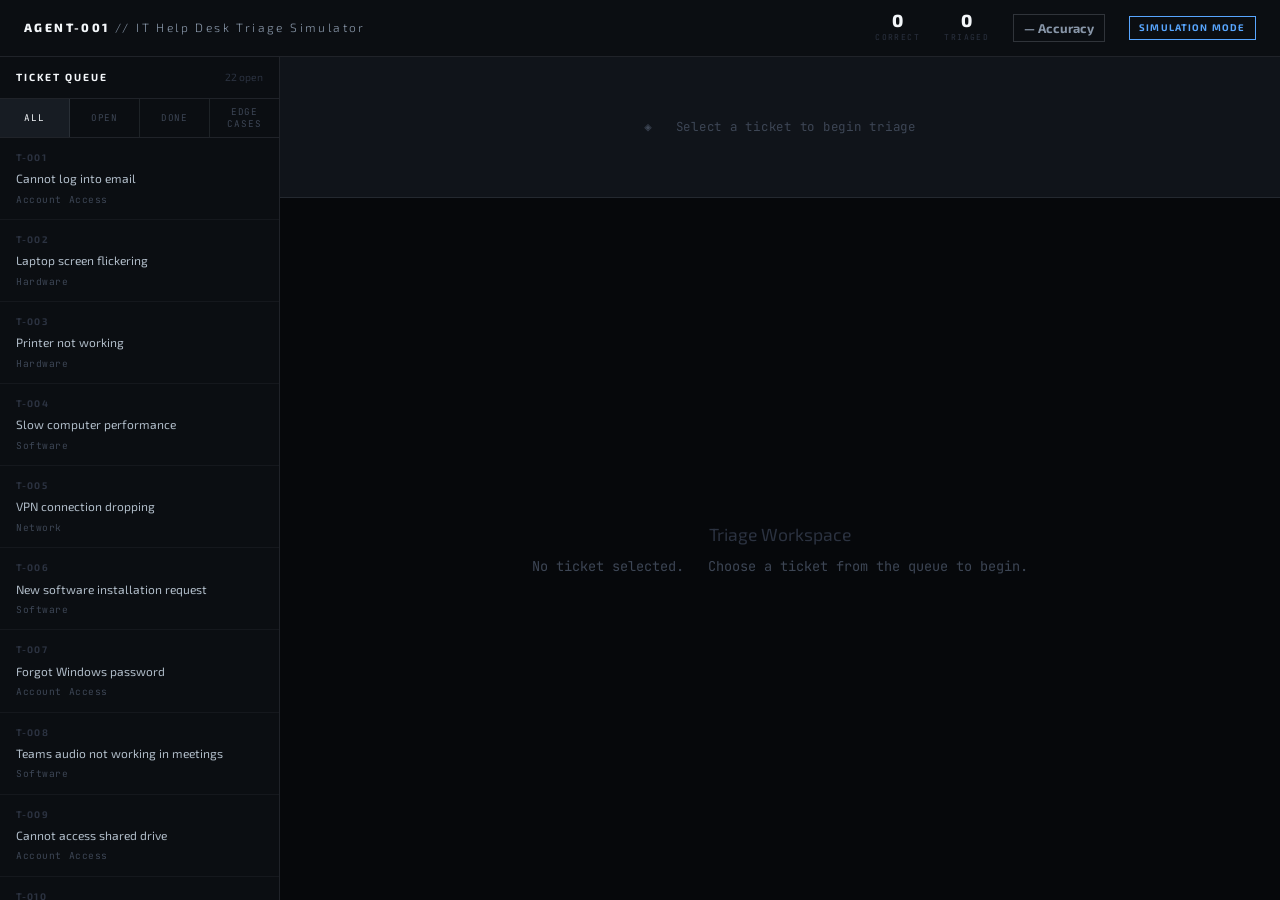
==== commit b8c18b28: "Refactor badge rendering logic in agent-001.html" ====
--- a/agent-001.html
+++ b/agent-001.html
@@ -300,12 +300,12 @@
     const done = state.results[t.id];
     const active = state.selected === t.id ? ' active' : '';
     const doneClass = done ? ' done' : '';
-    const badgeClass = t.edge ? 'badge-edge' : `badge-${t.priority.toLowerCase()}`;
-    const badgeText  = t.edge ? 'EDGE' : t.priority.toUpperCase();
+    const badgeClass = t.edge ? 'badge-edge' : '';
+    const badgeText  = t.edge ? 'EDGE' : '';
     return `<div class="ticket-item${active}${doneClass}" data-id="${t.id}">
       <div class="ti-top">
         <span class="ti-id">${t.id}</span>
-        <span class="ti-badge ${badgeClass}">${badgeText}</span>
+        ${t.edge ? `<span class="ti-badge badge-edge">EDGE</span>` : ''}
       </div>
       <div class="ti-title">${t.title}</div>
       <div class="ti-cat">${t.cat}</div>
